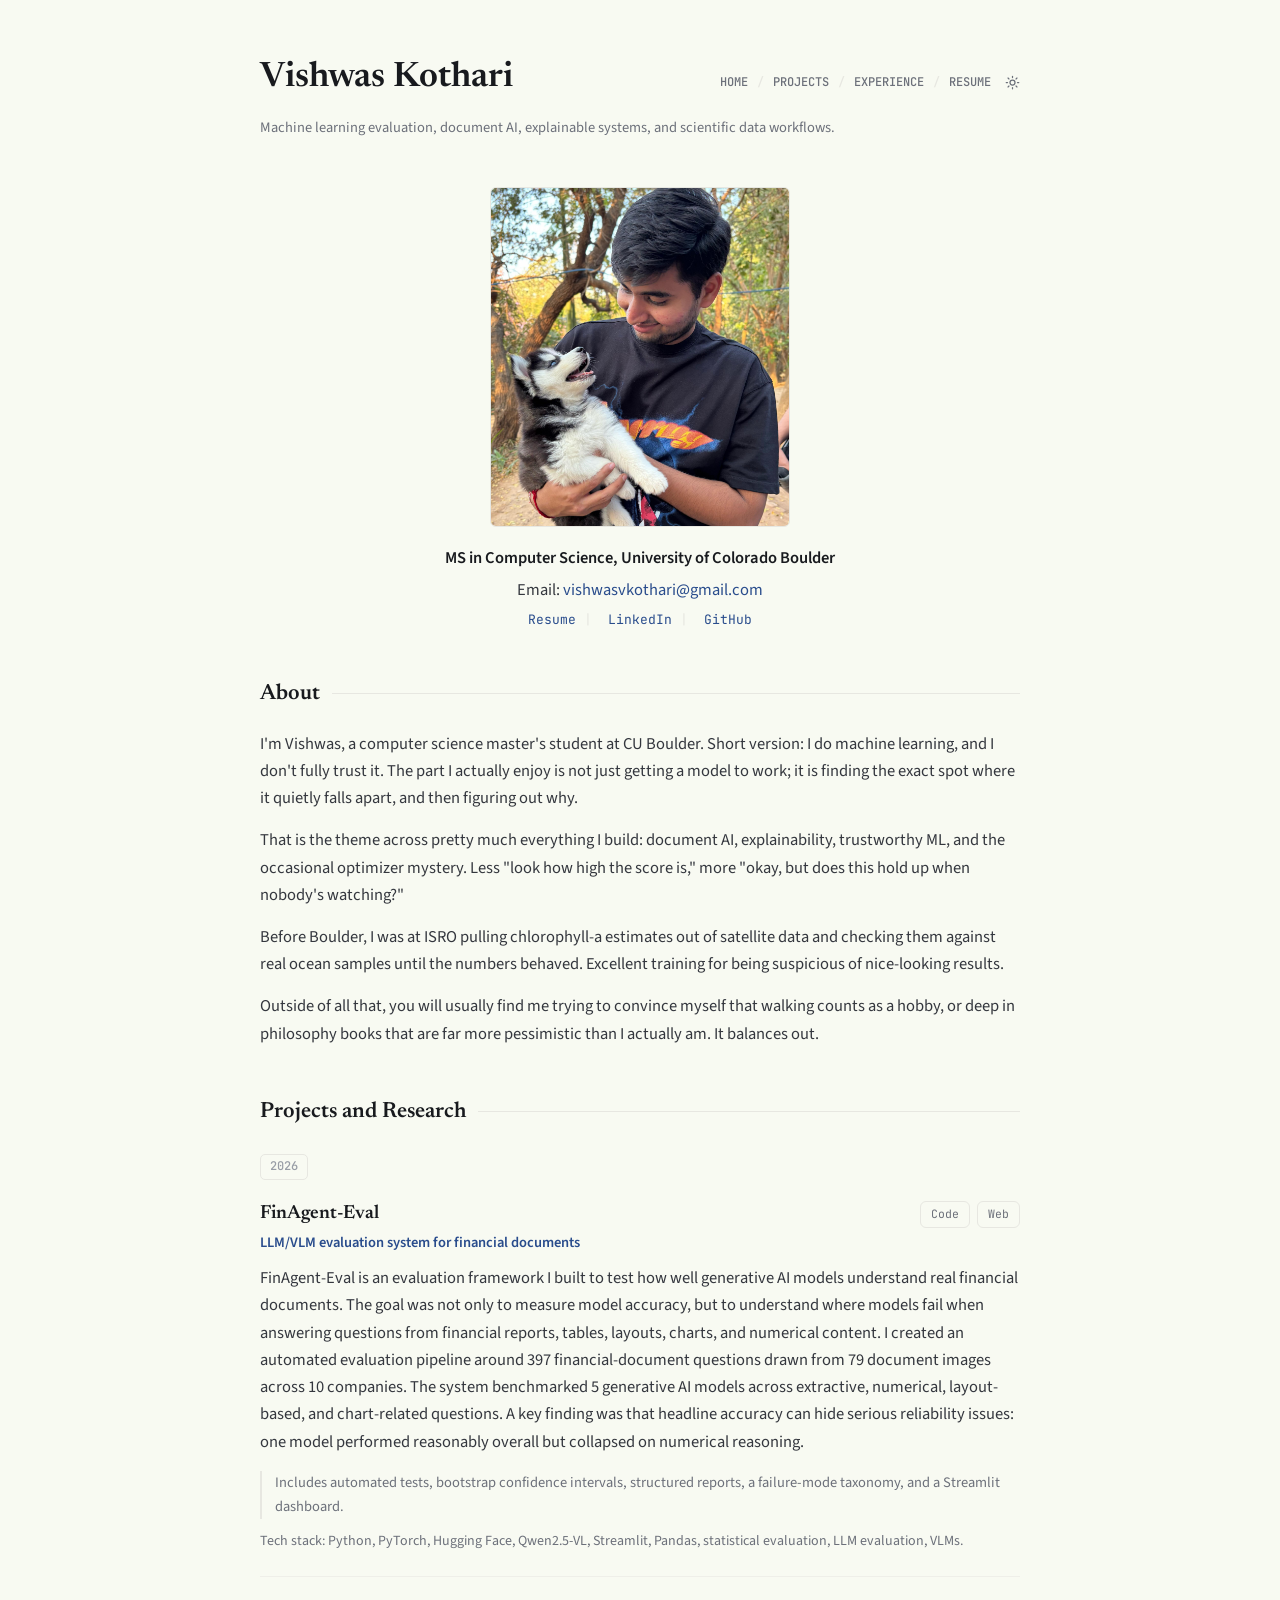
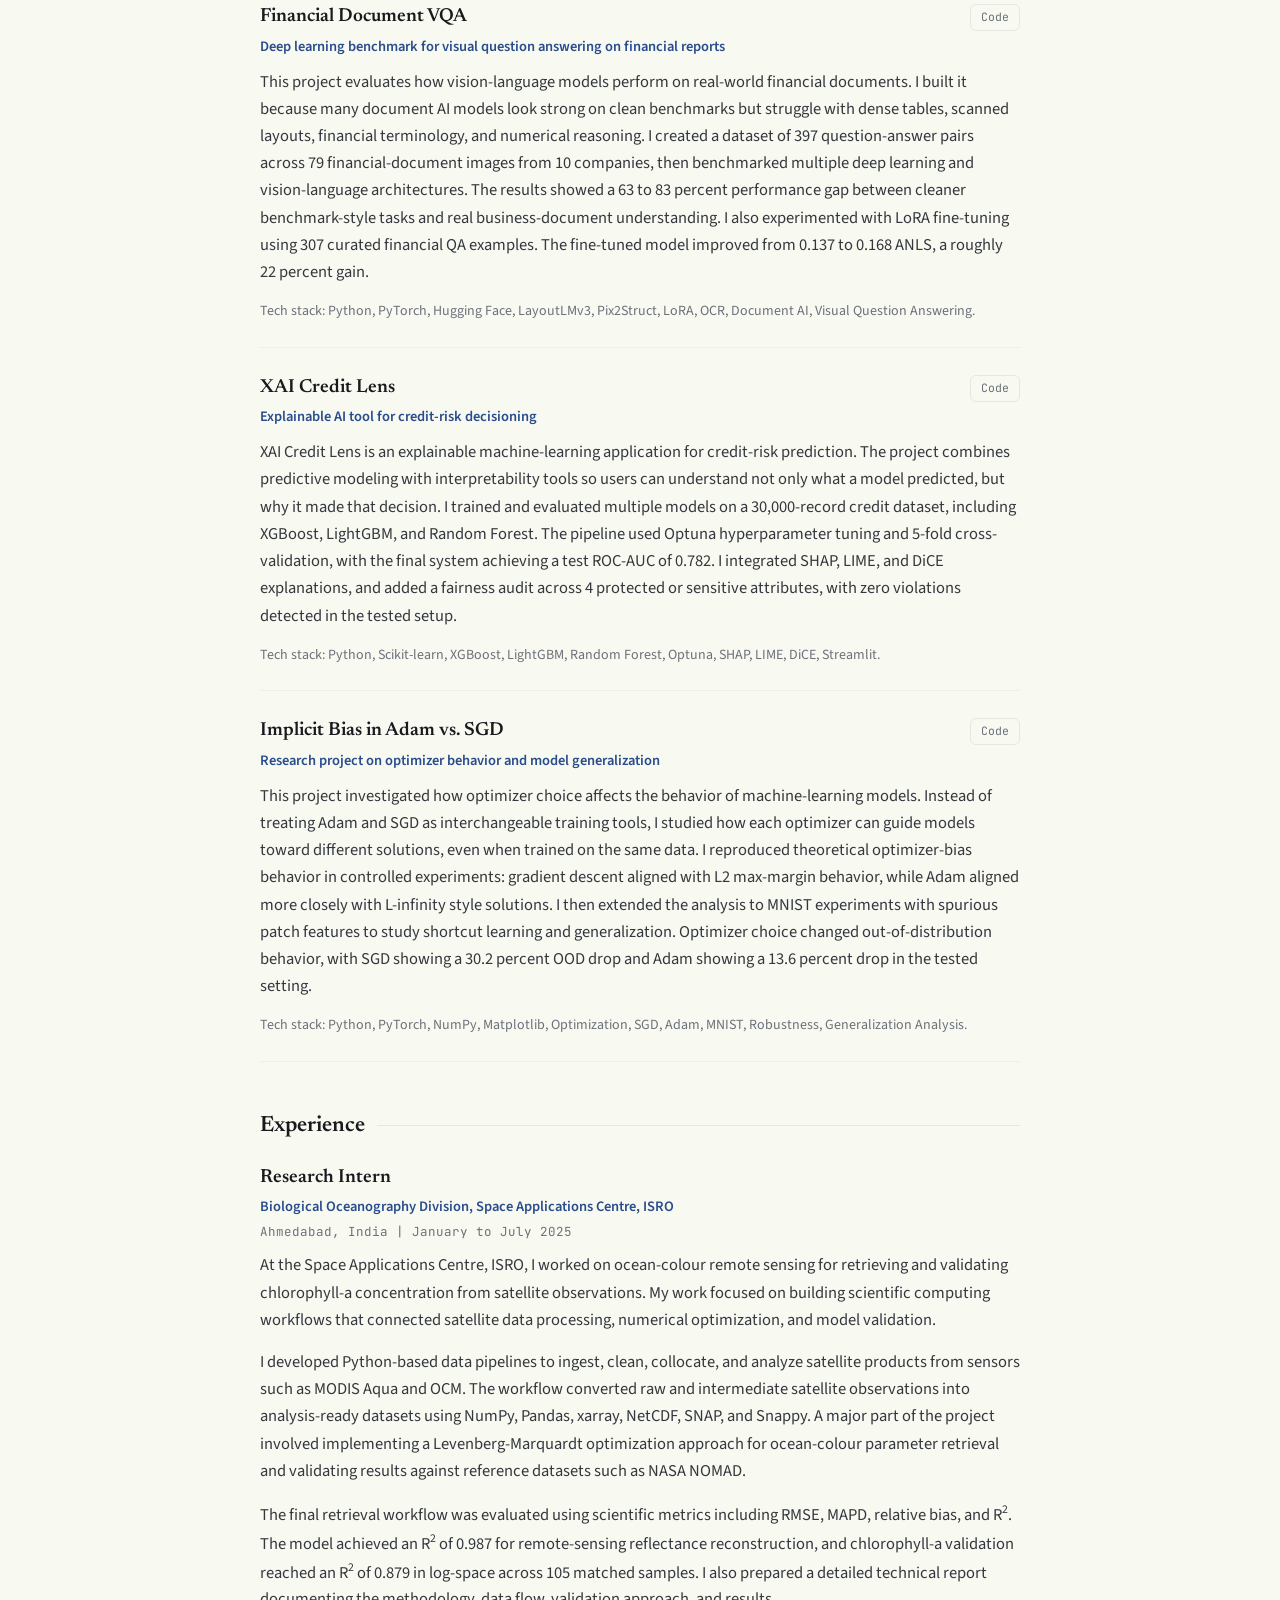
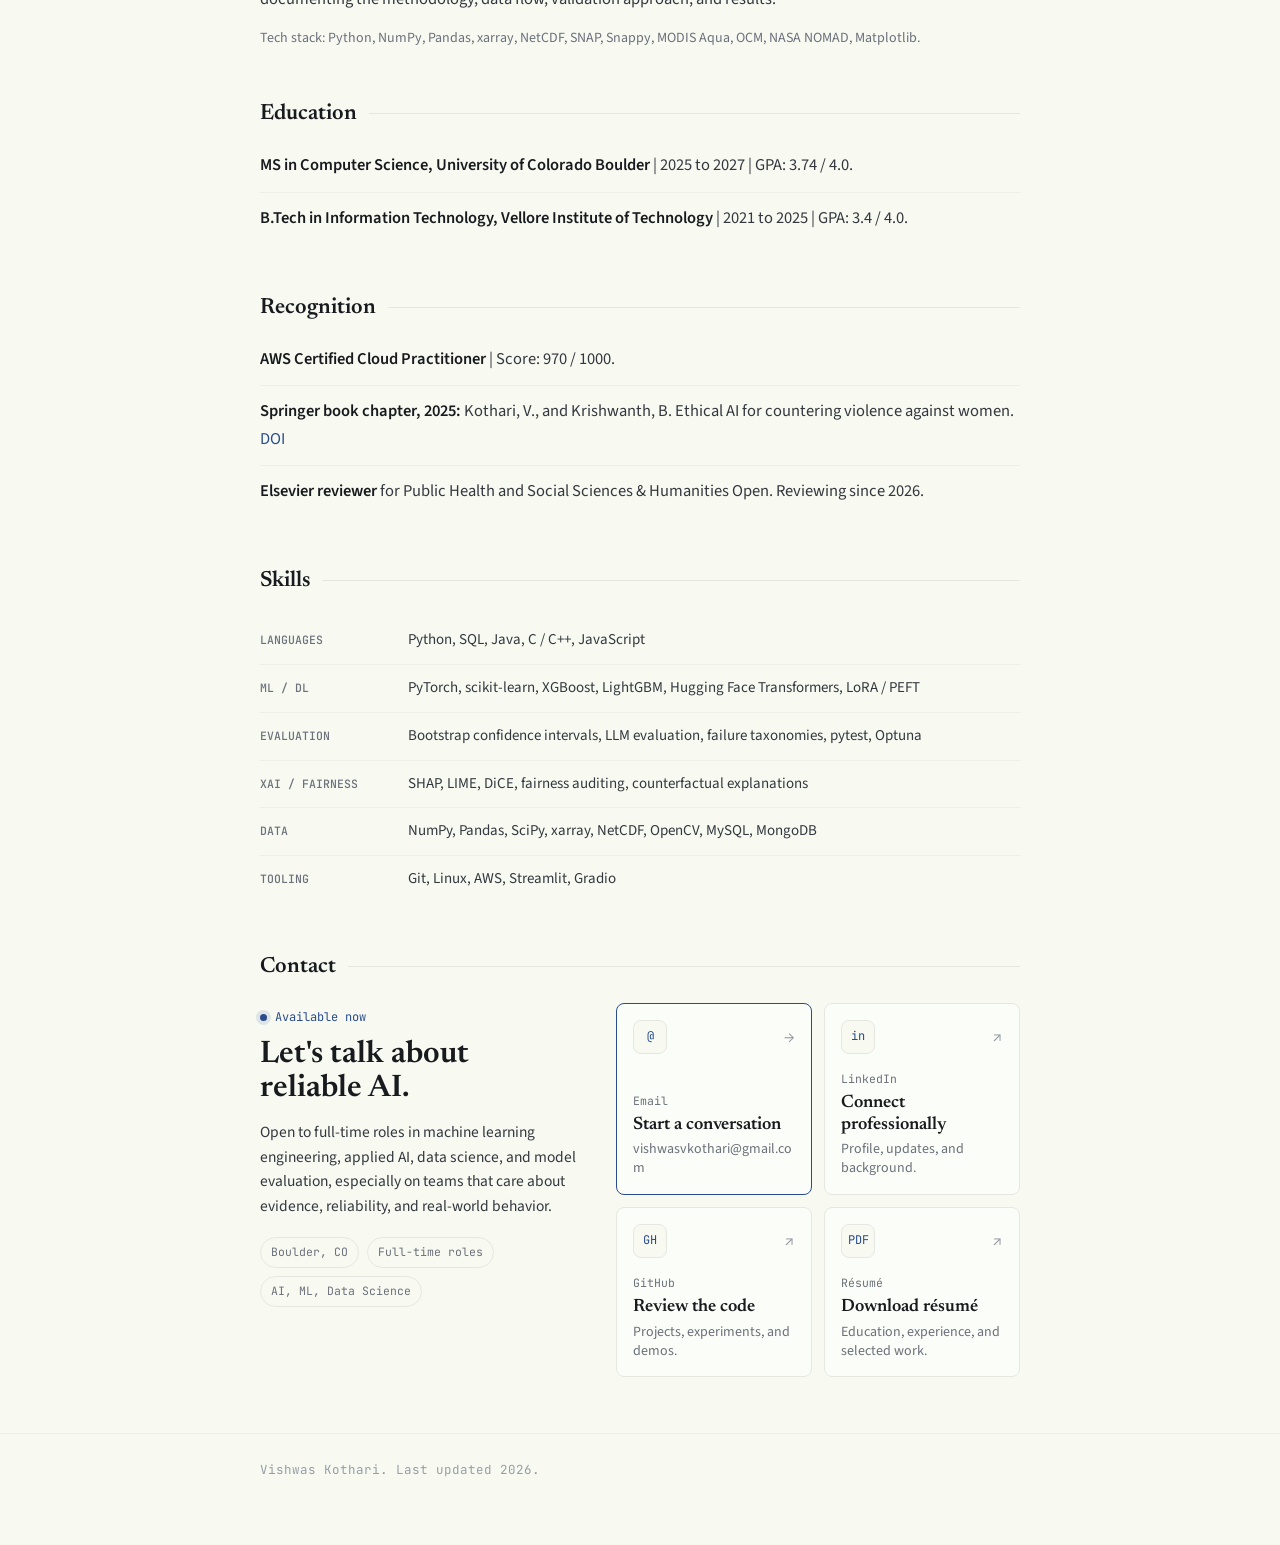
==== index.html @ 43fb2f76 "update Updated various text elements for clarity and consistency." ====
<!doctype html>
<html lang="en">
<head>
<meta charset="utf-8">
<meta name="viewport" content="width=device-width, initial-scale=1">
<title>Vishwas Kothari</title>
<meta name="description" content="Vishwas Kothari. MS Computer Science at CU Boulder. Machine learning, model evaluation, document intelligence, trustworthy AI, and scientific data systems.">
<meta property="og:title" content="Vishwas Kothari">
<meta property="og:description" content="Machine learning, model evaluation, document intelligence, trustworthy AI, and scientific data systems.">
<meta property="og:type" content="website">
<meta name="theme-color" content="#F8FAF2">
<link rel="preconnect" href="https://fonts.googleapis.com">
<link rel="preconnect" href="https://fonts.gstatic.com" crossorigin>
<link href="https://fonts.googleapis.com/css2?family=Newsreader:opsz,wght@6..72,400;6..72,500;6..72,600;6..72,700&family=Source+Sans+3:wght@400;500;600;700&family=JetBrains+Mono:wght@500&display=swap" rel="stylesheet">
<style>
  :root {
    --bg: #F8FAF2;
    --ink: #181a1e;
    --body: #34373e;
    --muted: #6c707a;
    --faint: #989da6;
    --line: #e7e7e1;
    --line-soft: #efefe9;
    --accent: #294c8c;
    --accent-hover: #1b3568;
    --card: rgba(255, 255, 255, 0.42);
    --card-hover: rgba(255, 255, 255, 0.72);

    --serif: "Newsreader", Georgia, "Times New Roman", serif;
    --sans: "Source Sans 3", -apple-system, BlinkMacSystemFont, "Segoe UI", Helvetica, Arial, sans-serif;
    --mono: "JetBrains Mono", ui-monospace, SFMono-Regular, Menlo, Consolas, monospace;
  }

  html[data-theme="dark"] {
    --bg: #111318;
    --ink: #ecedf0;
    --body: #bcc0c8;
    --muted: #8b909a;
    --faint: #6f747e;
    --line: #282c34;
    --line-soft: #20242b;
    --accent: #92aaff;
    --accent-hover: #b2c2ff;
    --card: rgba(255, 255, 255, 0.04);
    --card-hover: rgba(146, 170, 255, 0.08);
  }

  * { box-sizing: border-box; }

  html {
    scroll-behavior: smooth;
    -webkit-text-size-adjust: 100%;
    scroll-padding-top: 24px;
  }

  body {
    margin: 0;
    color: var(--body);
    background: var(--bg);
    font-family: var(--sans);
    font-size: 16.5px;
    line-height: 1.65;
    -webkit-font-smoothing: antialiased;
    text-rendering: optimizeLegibility;
    transition: background .25s ease, color .25s ease;
  }

  a { color: var(--accent); text-decoration: none; }
  a:hover { color: var(--accent-hover); text-decoration: underline; text-underline-offset: 2px; }

  p { margin: 0 0 15px; }
  sup { font-size: .72em; }

  :focus-visible { outline: 2px solid var(--accent); outline-offset: 3px; border-radius: 3px; }

  .wrapper { width: 760px; margin: 0 auto; }

  /* ---------- header ---------- */
  .site-header { padding-top: 60px; }
  .header-row {
    display: flex;
    align-items: baseline;
    justify-content: space-between;
    gap: 24px;
  }
  .site-title {
    color: var(--ink);
    font-family: var(--serif);
    font-size: 35px;
    font-weight: 600;
    line-height: 1.05;
    letter-spacing: 0;
  }
  .site-title:hover { color: var(--ink); text-decoration: none; }

  .site-nav {
    display: flex;
    align-items: center;
    gap: 0;
    font-family: var(--mono);
    font-size: 12px;
    font-weight: 500;
    letter-spacing: 0;
    text-transform: uppercase;
    white-space: nowrap;
    color: var(--faint);
  }
  .site-nav a { color: var(--muted); }
  .site-nav a:hover { color: var(--accent); text-decoration: none; }
  .site-nav .sep { margin: 0 9px; color: var(--line); }

  .theme-toggle {
    display: inline-flex;
    align-items: center;
    margin-left: 14px;
    padding: 0;
    color: var(--muted);
    background: none;
    border: 0;
    cursor: pointer;
    line-height: 0;
  }
  .theme-toggle:hover { color: var(--accent); }
  .theme-toggle svg { width: 15px; height: 15px; }

  .site-description {
    margin-top: 20px;
    color: var(--muted);
    font-size: 14.5px;
    line-height: 1.5;
  }

  /* ---------- intro ---------- */
  .intro { padding-top: 16px; padding-bottom: 56px; }

  .portrait {
    display: block;
    width: 300px;
    height: 340px;
    object-fit: cover;
    object-position: 50% 38%;
    margin: 32px auto 18px;
    border: 1px solid var(--line);
    border-radius: 6px;
    background: var(--line-soft);
  }
  .portrait-fallback {
    display: grid;
    place-items: center;
    width: 300px;
    height: 300px;
    color: var(--muted);
    font-family: var(--serif);
    font-size: 50px;
    font-weight: 600;
  }

  .profile-lines { text-align: center; margin-bottom: 6px; }
  .profile-lines p { margin-bottom: 5px; }
  .profile-lines .role { color: var(--ink); font-weight: 600; }
  .profile-links { color: var(--faint); font-family: var(--mono); font-size: 13px; }
  .profile-links span { margin: 0 8px; color: var(--line); }

  /* ---------- sections ---------- */
  .section-title {
    display: flex;
    align-items: baseline;
    gap: 12px;
    margin: 46px 0 18px;
    font-family: var(--serif);
    font-size: 22px;
    font-weight: 600;
    letter-spacing: 0;
    color: var(--ink);
  }
  .section-title::after {
    content: "";
    flex: 1;
    height: 1px;
    background: var(--line);
    transform: translateY(-5px);
  }

  .about-lead { color: var(--body); }

  .year {
    display: inline-block;
    margin: 6px 0 18px;
    font-family: var(--mono);
    font-size: 12px;
    font-weight: 500;
    letter-spacing: 0;
    color: var(--faint);
    padding: 2px 9px;
    border: 1px solid var(--line);
    border-radius: 5px;
  }

  /* project / work entries */
  .work-item { margin: 0 0 24px; padding-bottom: 24px; border-bottom: 1px solid var(--line-soft); }
  .work-item:last-of-type { border-bottom: 0; }

  .work-heading {
    display: flex;
    align-items: baseline;
    justify-content: space-between;
    gap: 16px;
    flex-wrap: wrap;
    margin-bottom: 2px;
  }
  .work-title { font-family: var(--serif); font-size: 19px; font-weight: 600; color: var(--ink); letter-spacing: 0; }

  .work-links { display: inline-flex; gap: 7px; flex: none; }
  .work-links a {
    font-family: var(--mono);
    font-size: 11.5px;
    color: var(--muted);
    border: 1px solid var(--line);
    border-radius: 6px;
    padding: 3px 10px;
    transition: color .15s ease, border-color .15s ease;
  }
  .work-links a:hover { color: var(--accent); border-color: var(--accent); text-decoration: none; }

  .project-subtitle { display: block; margin: 0 0 10px; color: var(--accent); font-weight: 600; font-size: 14.5px; }

  .work-body { color: var(--body); }

  .work-venue {
    display: block;
    margin: 10px 0 0;
    padding-left: 13px;
    border-left: 2px solid var(--line);
    color: var(--muted);
    font-size: 14.5px;
  }

  .tech-stack {
    display: block;
    margin-top: 12px;
    color: var(--muted);
    font-size: 14px;
    line-height: 1.55;
  }

  /* experience block */
  .xp-head { margin-bottom: 10px; }
  .xp-title { display: block; color: var(--ink); font-family: var(--serif); font-size: 19px; font-weight: 600; }
  .xp-org { display: block; margin-top: 1px; color: var(--accent); font-weight: 600; font-size: 14.5px; }
  .xp-meta { display: block; margin-top: 3px; color: var(--muted); font-family: var(--mono); font-size: 12.5px; }

  /* simple lists */
  .plain-list { margin: 0; padding: 0; list-style: none; }
  .plain-list li {
    padding: 12px 0;
    border-bottom: 1px solid var(--line-soft);
    color: var(--body);
  }
  .plain-list li:first-child { padding-top: 2px; }
  .plain-list li:last-child { border-bottom: 0; }
  .plain-list .li-strong { color: var(--ink); font-weight: 600; }

  /* skills */
  .skills { margin: 0; padding: 0; list-style: none; }
  .skills li {
    display: grid;
    grid-template-columns: 132px 1fr;
    gap: 16px;
    padding: 11px 0;
    border-bottom: 1px solid var(--line-soft);
    align-items: baseline;
  }
  .skills li:last-child { border-bottom: 0; }
  .skills strong {
    font-family: var(--mono);
    font-size: 11.5px;
    font-weight: 500;
    letter-spacing: 0;
    text-transform: uppercase;
    color: var(--muted);
  }
  .skills .skill-val { color: var(--body); font-size: 15px; }

  /* contact */
  .contact-layout {
    display: grid;
    grid-template-columns: minmax(0, 0.9fr) minmax(320px, 1.1fr);
    gap: 26px;
    align-items: start;
  }
  .contact-kicker {
    display: inline-flex;
    align-items: center;
    gap: 8px;
    margin-bottom: 10px;
    color: var(--accent);
    font-family: var(--mono);
    font-size: 12px;
  }
  .live-dot {
    width: 7px;
    height: 7px;
    border-radius: 50%;
    background: var(--accent);
    box-shadow: 0 0 0 4px rgba(41, 76, 140, 0.12);
  }
  .contact-copy h3 {
    margin: 0;
    color: var(--ink);
    font-family: var(--serif);
    font-size: 31px;
    font-weight: 600;
    line-height: 1.1;
    letter-spacing: 0;
    max-width: 13ch;
  }
  .contact-intro {
    margin-top: 14px;
    color: var(--body);
    font-size: 15.5px;
    line-height: 1.6;
    max-width: 40ch;
  }
  .contact-availability {
    display: flex;
    flex-wrap: wrap;
    gap: 8px;
    margin-top: 18px;
  }
  .contact-availability span {
    display: inline-flex;
    align-items: center;
    border: 1px solid var(--line);
    border-radius: 999px;
    padding: 5px 10px;
    color: var(--muted);
    font-family: var(--mono);
    font-size: 11.5px;
  }
  .contact-actions {
    display: grid;
    grid-template-columns: repeat(2, minmax(0, 1fr));
    gap: 12px;
  }
  .contact-card {
    min-height: 142px;
    display: flex;
    flex-direction: column;
    justify-content: space-between;
    gap: 16px;
    padding: 16px;
    border: 1px solid var(--line);
    border-radius: 8px;
    color: var(--ink);
    background: var(--card);
    text-decoration: none;
    transition: transform .18s ease, border-color .18s ease, background .18s ease;
  }
  .contact-card.primary {
    border-color: var(--accent);
  }
  .contact-card:hover {
    transform: translateY(-2px);
    border-color: var(--accent);
    background: var(--card-hover);
    text-decoration: none;
  }
  .contact-card-top {
    display: flex;
    align-items: center;
    justify-content: space-between;
    gap: 12px;
  }
  .contact-icon {
    width: 34px;
    height: 34px;
    display: inline-grid;
    place-items: center;
    flex: none;
    border: 1px solid var(--line);
    border-radius: 8px;
    color: var(--accent);
    background: var(--bg);
    font-family: var(--mono);
    font-size: 12px;
  }
  .contact-arrow {
    color: var(--faint);
    font-size: 17px;
    transition: transform .18s ease, color .18s ease;
  }
  .contact-card:hover .contact-arrow {
    color: var(--accent);
    transform: translateX(3px);
  }
  .contact-label {
    display: block;
    margin-bottom: 4px;
    color: var(--muted);
    font-family: var(--mono);
    font-size: 11.5px;
  }
  .contact-title {
    display: block;
    color: var(--ink);
    font-family: var(--serif);
    font-size: 18px;
    font-weight: 600;
    line-height: 1.2;
  }
  .contact-note {
    display: block;
    margin-top: 4px;
    color: var(--muted);
    font-size: 14px;
    line-height: 1.35;
    overflow-wrap: anywhere;
  }

  /* footer */
  .site-footer {
    border-top: 1px solid var(--line-soft);
    padding: 26px 0 64px;
    color: var(--faint);
    font-family: var(--mono);
    font-size: 12.5px;
  }

  /* reveal */
  .reveal { opacity: 0; transform: translateY(12px); transition: opacity .55s ease, transform .55s ease; }
  .reveal.in { opacity: 1; transform: none; }
  @media (prefers-reduced-motion: reduce) {
    html { scroll-behavior: auto; }
    .reveal { opacity: 1; transform: none; transition: none; }
  }

  /* responsive */
  @media (max-width: 820px) {
    .wrapper { width: auto; margin: 0 26px; }
    .site-header { padding-top: 38px; }
    .header-row { display: block; }
    .site-nav { margin-top: 14px; flex-wrap: wrap; white-space: normal; }
    .portrait { width: 240px; height: 274px; }
    .portrait-fallback { width: 240px; height: 240px; }
    .contact-layout { grid-template-columns: 1fr; gap: 20px; }
  }

  @media (max-width: 460px) {
    .wrapper { margin: 0 18px; }
    .site-title { font-size: 29px; }
    .portrait { width: 190px; height: 220px; }
    .portrait-fallback { width: 190px; height: 190px; }
    .skills li { grid-template-columns: 1fr; gap: 5px; }
    .work-heading { gap: 8px; }
    .contact-actions { grid-template-columns: 1fr; }
    .contact-copy h3 { font-size: 28px; max-width: none; }
  }
</style>
</head>
<body>
  <header class="site-header">
    <div class="wrapper header-row">
      <a class="site-title" href="#top">Vishwas Kothari</a>
      <nav class="site-nav" aria-label="Primary navigation">
        <a href="#top">Home</a><span class="sep">/</span>
        <a href="#research">Projects</a><span class="sep">/</span>
        <a href="#experience">Experience</a><span class="sep">/</span>
        <a href="resume_vk.pdf" target="_blank" rel="noopener">Resume</a>
        <button class="theme-toggle" id="themeToggle" type="button" aria-label="Toggle dark mode">
          <svg id="themeIcon" viewBox="0 0 24 24" fill="none" stroke="currentColor" stroke-width="2" stroke-linecap="round" stroke-linejoin="round" aria-hidden="true"><circle cx="12" cy="12" r="4"></circle><path d="M12 2v2M12 20v2M4.9 4.9l1.4 1.4M17.7 17.7l1.4 1.4M2 12h2M20 12h2M4.9 19.1l1.4-1.4M17.7 6.3l1.4-1.4"></path></svg>
        </button>
      </nav>
    </div>
  </header>

  <div class="wrapper site-description">
    Machine learning evaluation, document AI, explainable systems, and scientific data workflows.
  </div>

  <main id="top" class="wrapper">
    <article class="intro">
      <img class="portrait" src="profile_pic.jpeg" alt="Vishwas Kothari"
           onerror="this.outerHTML='&lt;div class=&quot;portrait portrait-fallback&quot; aria-label=&quot;Vishwas Kothari&quot;&gt;VK&lt;/div&gt;'">

      <div class="profile-lines">
        <p class="role">MS in Computer Science, University of Colorado Boulder</p>
        <p>Email: <a href="mailto:vishwasvkothari@gmail.com">vishwasvkothari@gmail.com</a></p>
        <p class="profile-links">
          <a href="resume_vk.pdf" target="_blank" rel="noopener">Resume</a><span>|</span>
          <a href="https://linkedin.com/in/vishwas-kothari" target="_blank" rel="noopener">LinkedIn</a><span>|</span>
          <a href="https://github.com/vishwas182002" target="_blank" rel="noopener">GitHub</a>
        </p>
      </div>

      <h2 class="section-title" id="about">About</h2>
      <p class="about-lead">I'm Vishwas, a computer science master's student at CU Boulder. Short version: I do machine learning, and I don't fully trust it. The part I actually enjoy is not just getting a model to work; it is finding the exact spot where it quietly falls apart, and then figuring out why.</p>
      <p class="about-lead">That is the theme across pretty much everything I build: document AI, explainability, trustworthy ML, and the occasional optimizer mystery. Less "look how high the score is," more "okay, but does this hold up when nobody's watching?"</p>
      <p class="about-lead">Before Boulder, I was at ISRO pulling chlorophyll-a estimates out of satellite data and checking them against real ocean samples until the numbers behaved. Excellent training for being suspicious of nice-looking results.</p>
      <p class="about-lead">Outside of all that, you will usually find me trying to convince myself that walking counts as a hobby, or deep in philosophy books that are far more pessimistic than I actually am. It balances out.</p>

      <h2 class="section-title" id="research">Projects and Research</h2>
      <span class="year">2026</span>

      <div class="work-item reveal">
        <div class="work-heading">
          <span class="work-title">FinAgent-Eval</span>
          <span class="work-links">
            <a href="https://github.com/vishwas182002/FinAgent-Eval" target="_blank" rel="noopener">Code</a>
            <a href="https://finagent-eval.streamlit.app" target="_blank" rel="noopener">Web</a>
          </span>
        </div>
        <span class="project-subtitle">LLM/VLM evaluation system for financial documents</span>
        <p class="work-body">FinAgent-Eval is an evaluation framework I built to test how well generative AI models understand real financial documents. The goal was not only to measure model accuracy, but to understand where models fail when answering questions from financial reports, tables, layouts, charts, and numerical content.
        I created an automated evaluation pipeline around 397 financial-document questions drawn from 79 document images across 10 companies. The system benchmarked 5 generative AI models across extractive, numerical, layout-based, and chart-related questions. A key finding was that headline accuracy can hide serious reliability issues: one model performed reasonably overall but collapsed on numerical reasoning.</p>
        <span class="work-venue">Includes automated tests, bootstrap confidence intervals, structured reports, a failure-mode taxonomy, and a Streamlit dashboard.</span>
        <span class="tech-stack">Tech stack: Python, PyTorch, Hugging Face, Qwen2.5-VL, Streamlit, Pandas, statistical evaluation, LLM evaluation, VLMs.</span>
      </div>

      <div class="work-item reveal">
        <div class="work-heading">
          <span class="work-title">Financial Document VQA</span>
          <span class="work-links">
            <a href="https://github.com/vishwas182002/financial-document-vqa" target="_blank" rel="noopener">Code</a>
          </span>
        </div>
        <span class="project-subtitle">Deep learning benchmark for visual question answering on financial reports</span>
        <p class="work-body">This project evaluates how vision-language models perform on real-world financial documents. I built it because many document AI models look strong on clean benchmarks but struggle with dense tables, scanned layouts, financial terminology, and numerical reasoning.
        I created a dataset of 397 question-answer pairs across 79 financial-document images from 10 companies, then benchmarked multiple deep learning and vision-language architectures. The results showed a 63 to 83 percent performance gap between cleaner benchmark-style tasks and real business-document understanding.
        I also experimented with LoRA fine-tuning using 307 curated financial QA examples. The fine-tuned model improved from 0.137 to 0.168 ANLS, a roughly 22 percent gain.</p>
        <span class="tech-stack">Tech stack: Python, PyTorch, Hugging Face, LayoutLMv3, Pix2Struct, LoRA, OCR, Document AI, Visual Question Answering.</span>
      </div>

      <div class="work-item reveal">
        <div class="work-heading">
          <span class="work-title">XAI Credit Lens</span>
          <span class="work-links">
            <a href="https://github.com/vishwas182002/xai-credit-lens" target="_blank" rel="noopener">Code</a>
          </span>
        </div>
        <span class="project-subtitle">Explainable AI tool for credit-risk decisioning</span>
        <p class="work-body">XAI Credit Lens is an explainable machine-learning application for credit-risk prediction. The project combines predictive modeling with interpretability tools so users can understand not only what a model predicted, but why it made that decision.
        I trained and evaluated multiple models on a 30,000-record credit dataset, including XGBoost, LightGBM, and Random Forest. The pipeline used Optuna hyperparameter tuning and 5-fold cross-validation, with the final system achieving a test ROC-AUC of 0.782. I integrated SHAP, LIME, and DiCE explanations, and added a fairness audit across 4 protected or sensitive attributes, with zero violations detected in the tested setup.</p>
        <span class="tech-stack">Tech stack: Python, Scikit-learn, XGBoost, LightGBM, Random Forest, Optuna, SHAP, LIME, DiCE, Streamlit.</span>
      </div>

      <div class="work-item reveal">
        <div class="work-heading">
          <span class="work-title">Implicit Bias in Adam vs. SGD</span>
          <span class="work-links">
            <a href="https://github.com/vishwas182002/implicit-bias-adam-sgd" target="_blank" rel="noopener">Code</a>
          </span>
        </div>
        <span class="project-subtitle">Research project on optimizer behavior and model generalization</span>
        <p class="work-body">This project investigated how optimizer choice affects the behavior of machine-learning models. Instead of treating Adam and SGD as interchangeable training tools, I studied how each optimizer can guide models toward different solutions, even when trained on the same data.
        I reproduced theoretical optimizer-bias behavior in controlled experiments: gradient descent aligned with L2 max-margin behavior, while Adam aligned more closely with L-infinity style solutions. I then extended the analysis to MNIST experiments with spurious patch features to study shortcut learning and generalization. Optimizer choice changed out-of-distribution behavior, with SGD showing a 30.2 percent OOD drop and Adam showing a 13.6 percent drop in the tested setting.</p>
        <span class="tech-stack">Tech stack: Python, PyTorch, NumPy, Matplotlib, Optimization, SGD, Adam, MNIST, Robustness, Generalization Analysis.</span>
      </div>

      <h2 class="section-title" id="experience">Experience</h2>
      <div class="work-item reveal" style="border-bottom:0; padding-bottom:0;">
        <div class="xp-head">
          <span class="xp-title">Research Intern</span>
          <span class="xp-org">Biological Oceanography Division, Space Applications Centre, ISRO</span>
          <span class="xp-meta">Ahmedabad, India | January to July 2025</span>
        </div>
        <p>At the Space Applications Centre, ISRO, I worked on ocean-colour remote sensing for retrieving and validating chlorophyll-a concentration from satellite observations. My work focused on building scientific computing workflows that connected satellite data processing, numerical optimization, and model validation.</p>
        <p>I developed Python-based data pipelines to ingest, clean, collocate, and analyze satellite products from sensors such as MODIS Aqua and OCM. The workflow converted raw and intermediate satellite observations into analysis-ready datasets using NumPy, Pandas, xarray, NetCDF, SNAP, and Snappy. A major part of the project involved implementing a Levenberg-Marquardt optimization approach for ocean-colour parameter retrieval and validating results against reference datasets such as NASA NOMAD.</p>
        <p>The final retrieval workflow was evaluated using scientific metrics including RMSE, MAPD, relative bias, and R<sup>2</sup>. The model achieved an R<sup>2</sup> of 0.987 for remote-sensing reflectance reconstruction, and chlorophyll-a validation reached an R<sup>2</sup> of 0.879 in log-space across 105 matched samples. I also prepared a detailed technical report documenting the methodology, data flow, validation approach, and results.</p>
        <span class="tech-stack">Tech stack: Python, NumPy, Pandas, xarray, NetCDF, SNAP, Snappy, MODIS Aqua, OCM, NASA NOMAD, Matplotlib.</span>
      </div>

      <h2 class="section-title" id="education">Education</h2>
      <ul class="plain-list reveal">
        <li><span class="li-strong">MS in Computer Science, University of Colorado Boulder</span> | 2025 to 2027 | GPA: 3.74 / 4.0.</li>
        <li><span class="li-strong">B.Tech in Information Technology, Vellore Institute of Technology</span> | 2021 to 2025 | GPA: 3.4 / 4.0.</li>
      </ul>

      <h2 class="section-title" id="recognition">Recognition</h2>
      <ul class="plain-list reveal">
        <li><span class="li-strong">AWS Certified Cloud Practitioner</span> | Score: 970 / 1000.</li>
        <li><span class="li-strong">Springer book chapter, 2025:</span> Kothari, V., and Krishwanth, B. Ethical AI for countering violence against women. <a href="https://doi.org/10.1007/978-981-96-6046-9_26" target="_blank" rel="noopener">DOI</a></li>
        <li><span class="li-strong">Elsevier reviewer</span> for Public Health and Social Sciences &amp; Humanities Open. Reviewing since 2026.</li>
      </ul>

      <h2 class="section-title" id="skills">Skills</h2>
      <ul class="skills reveal">
        <li><strong>Languages</strong><span class="skill-val">Python, SQL, Java, C / C++, JavaScript</span></li>
        <li><strong>ML / DL</strong><span class="skill-val">PyTorch, scikit-learn, XGBoost, LightGBM, Hugging Face Transformers, LoRA / PEFT</span></li>
        <li><strong>Evaluation</strong><span class="skill-val">Bootstrap confidence intervals, LLM evaluation, failure taxonomies, pytest, Optuna</span></li>
        <li><strong>XAI / Fairness</strong><span class="skill-val">SHAP, LIME, DiCE, fairness auditing, counterfactual explanations</span></li>
        <li><strong>Data</strong><span class="skill-val">NumPy, Pandas, SciPy, xarray, NetCDF, OpenCV, MySQL, MongoDB</span></li>
        <li><strong>Tooling</strong><span class="skill-val">Git, Linux, AWS, Streamlit, Gradio</span></li>
      </ul>

      <h2 class="section-title" id="contact">Contact</h2>
      <div class="contact-layout reveal">
        <div class="contact-copy">
          <span class="contact-kicker"><span class="live-dot" aria-hidden="true"></span>Available now</span>
          <h3>Let's talk about reliable AI.</h3>
          <p class="contact-intro">Open to full-time roles in machine learning engineering, applied AI, data science, and model evaluation, especially on teams that care about evidence, reliability, and real-world behavior.</p>
          <div class="contact-availability" aria-label="Availability">
            <span>Boulder, CO</span>
            <span>Full-time roles</span>
            <span>AI, ML, Data Science</span>
          </div>
        </div>

        <div class="contact-actions" aria-label="Contact links">
          <a class="contact-card primary" href="mailto:vishwasvkothari@gmail.com">
            <span class="contact-card-top"><span class="contact-icon" aria-hidden="true">@</span><span class="contact-arrow" aria-hidden="true">→</span></span>
            <span><span class="contact-label">Email</span><span class="contact-title">Start a conversation</span><span class="contact-note">vishwasvkothari@gmail.com</span></span>
          </a>

          <a class="contact-card" href="https://linkedin.com/in/vishwas-kothari" target="_blank" rel="noopener">
            <span class="contact-card-top"><span class="contact-icon" aria-hidden="true">in</span><span class="contact-arrow" aria-hidden="true">↗</span></span>
            <span><span class="contact-label">LinkedIn</span><span class="contact-title">Connect professionally</span><span class="contact-note">Profile, updates, and background.</span></span>
          </a>

          <a class="contact-card" href="https://github.com/vishwas182002" target="_blank" rel="noopener">
            <span class="contact-card-top"><span class="contact-icon" aria-hidden="true">GH</span><span class="contact-arrow" aria-hidden="true">↗</span></span>
            <span><span class="contact-label">GitHub</span><span class="contact-title">Review the code</span><span class="contact-note">Projects, experiments, and demos.</span></span>
          </a>

          <a class="contact-card" href="resume_vk.pdf" target="_blank" rel="noopener">
            <span class="contact-card-top"><span class="contact-icon" aria-hidden="true">PDF</span><span class="contact-arrow" aria-hidden="true">↗</span></span>
            <span><span class="contact-label">Résumé</span><span class="contact-title">Download résumé</span><span class="contact-note">Education, experience, and selected work.</span></span>
          </a>
        </div>
      </div>
    </article>
  </main>

  <footer class="site-footer">
    <div class="wrapper">
      Vishwas Kothari. Last updated 2026.
    </div>
  </footer>

  <script>
    (function () {
      var root = document.documentElement;
      var stored = null;
      try { stored = localStorage.getItem("theme"); } catch (e) {}
      apply(stored || "light");
      document.getElementById("themeToggle").addEventListener("click", function () {
        var t = (root.getAttribute("data-theme") === "dark") ? "light" : "dark";
        apply(t);
        try { localStorage.setItem("theme", t); } catch (e) {}
      });
      function apply(t) {
        root.setAttribute("data-theme", t);
        var icon = document.getElementById("themeIcon");
        if (t === "dark") {
          icon.innerHTML = '<path d="M21 12.8A9 9 0 1 1 11.2 3a7 7 0 0 0 9.8 9.8z"></path>';
        } else {
          icon.innerHTML = '<circle cx="12" cy="12" r="4"></circle><path d="M12 2v2M12 20v2M4.9 4.9l1.4 1.4M17.7 17.7l1.4 1.4M2 12h2M20 12h2M4.9 19.1l1.4-1.4M17.7 6.3l1.4-1.4"></path>';
        }
        var meta = document.querySelector('meta[name="theme-color"]');
        if (meta) meta.setAttribute("content", t === "dark" ? "#111318" : "#F8FAF2");
      }
    })();

    (function () {
      var els = document.querySelectorAll(".reveal");
      if (!("IntersectionObserver" in window)) { els.forEach(function (el){ el.classList.add("in"); }); return; }
      var io = new IntersectionObserver(function (entries) {
        entries.forEach(function (e) { if (e.isIntersecting) { e.target.classList.add("in"); io.unobserve(e.target); } });
      }, { rootMargin: "0px 0px -8% 0px", threshold: 0.06 });
      els.forEach(function (el) { io.observe(el); });
    })();
  </script>
</body>
</html>
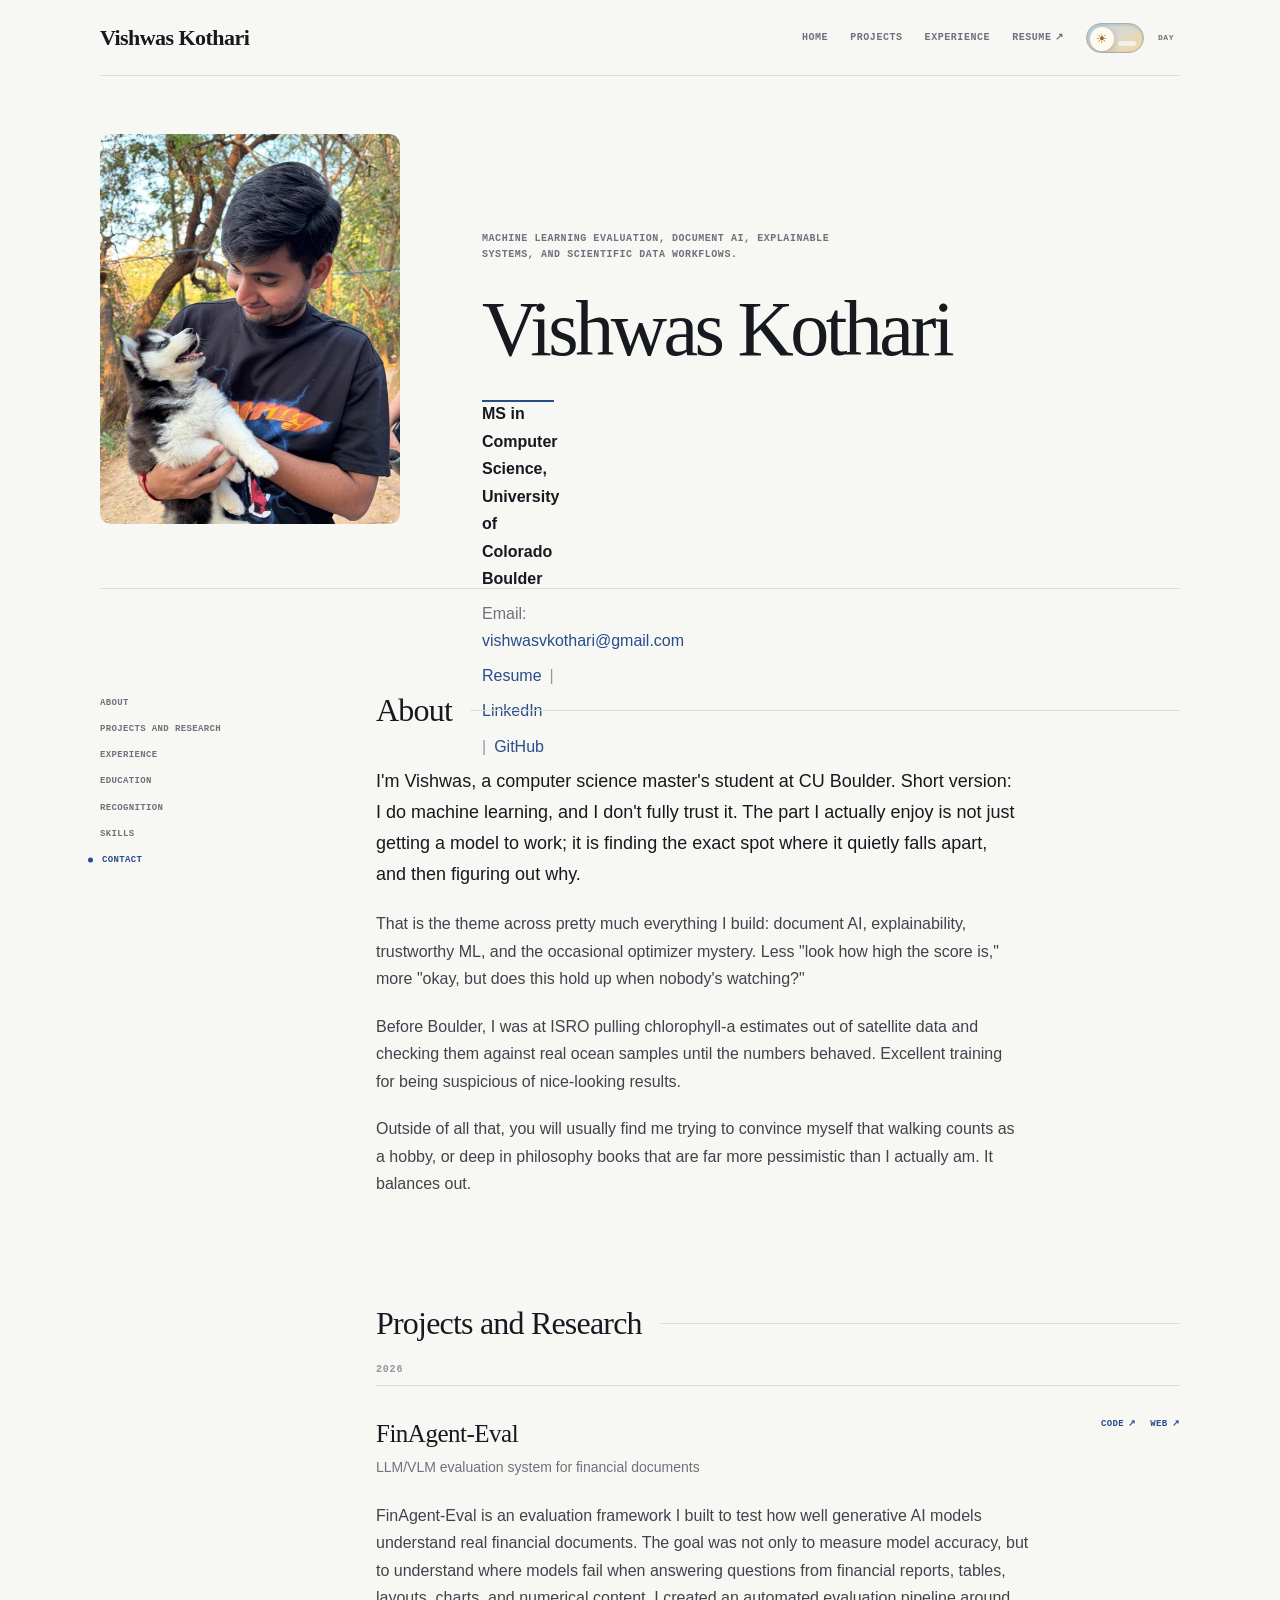
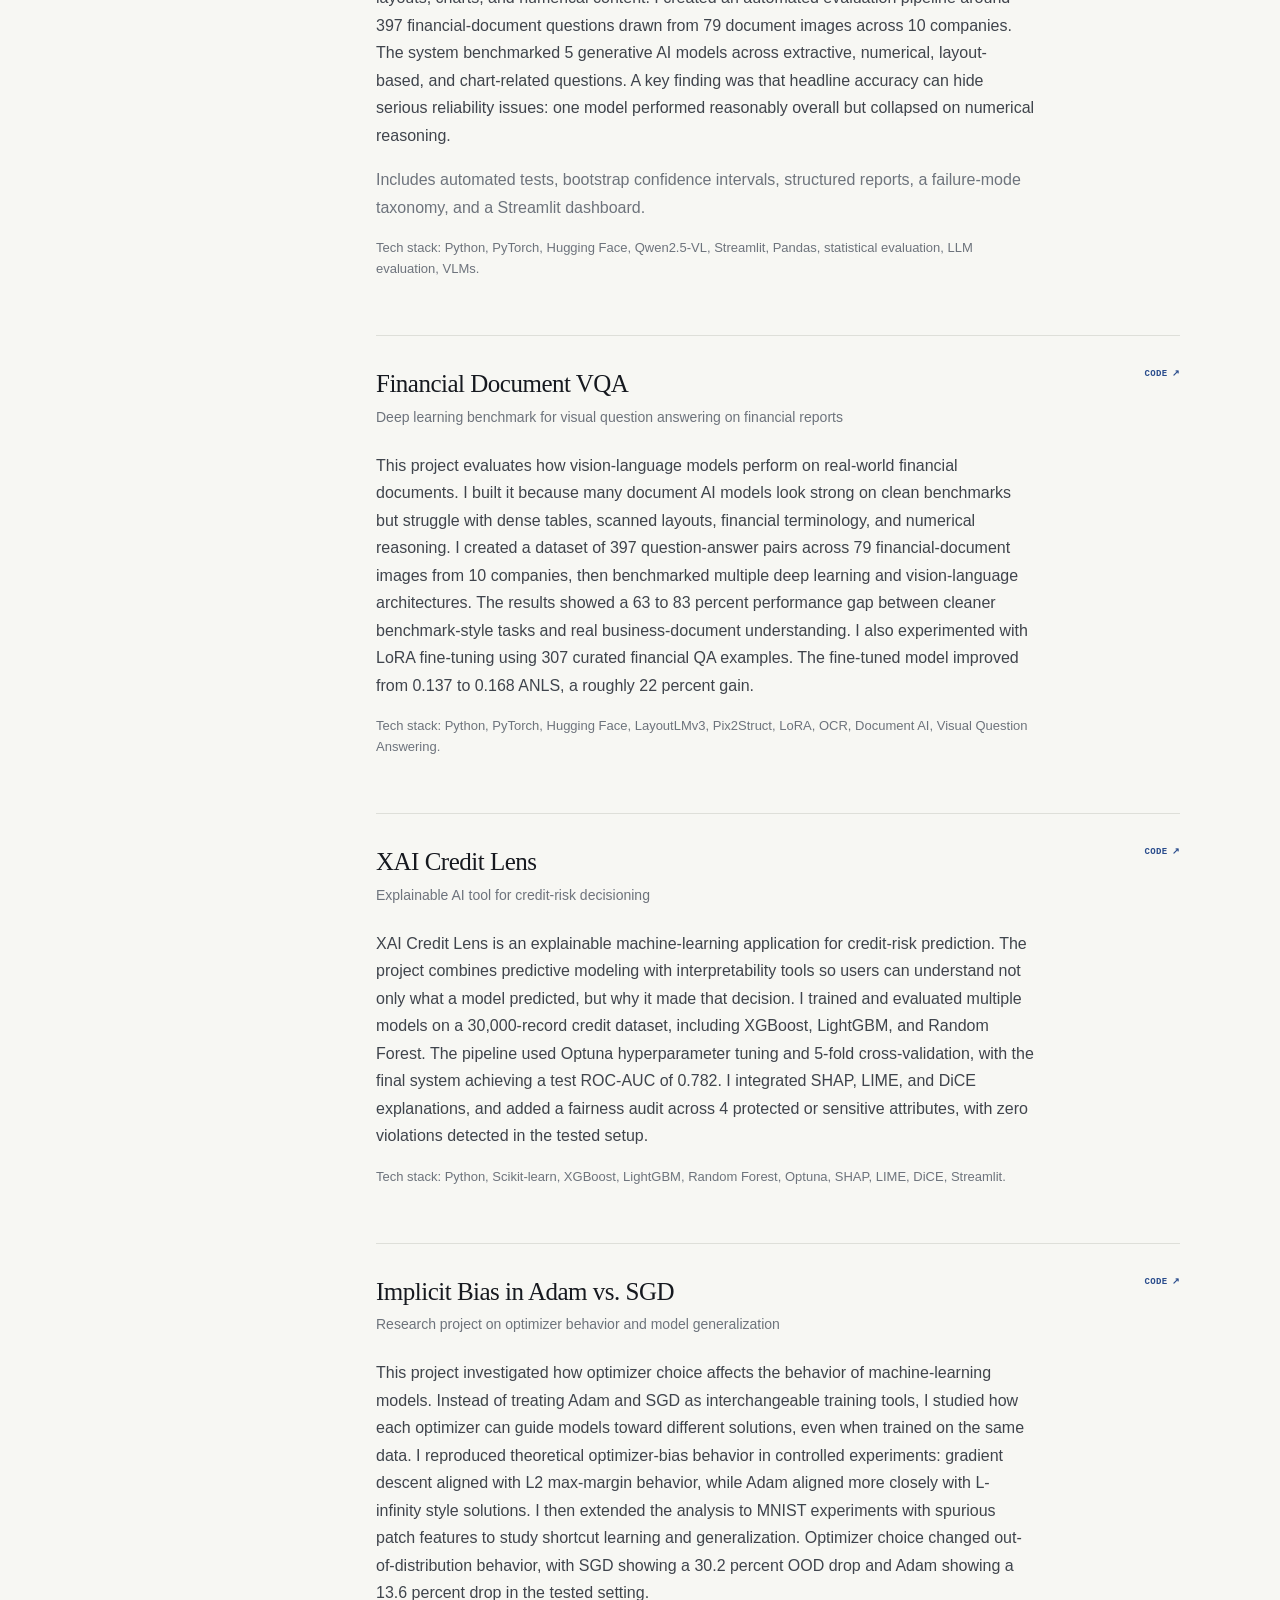
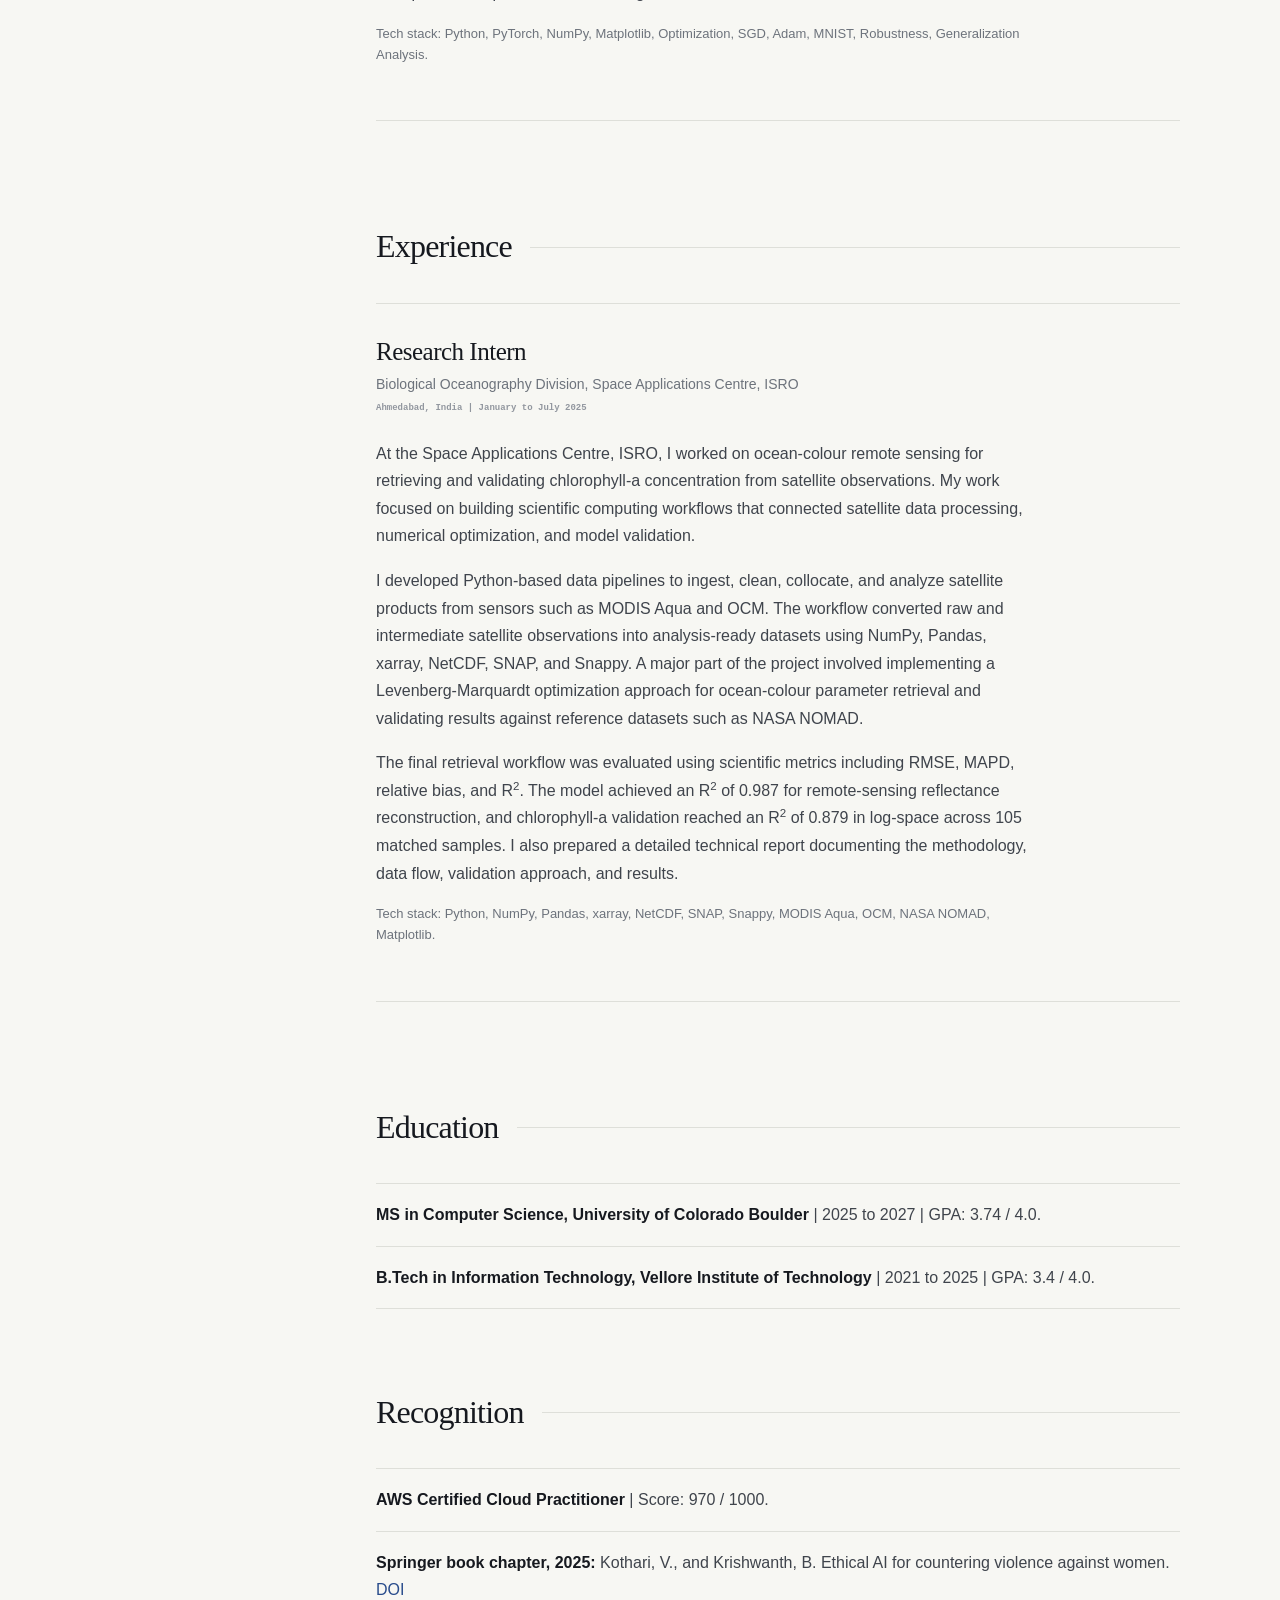
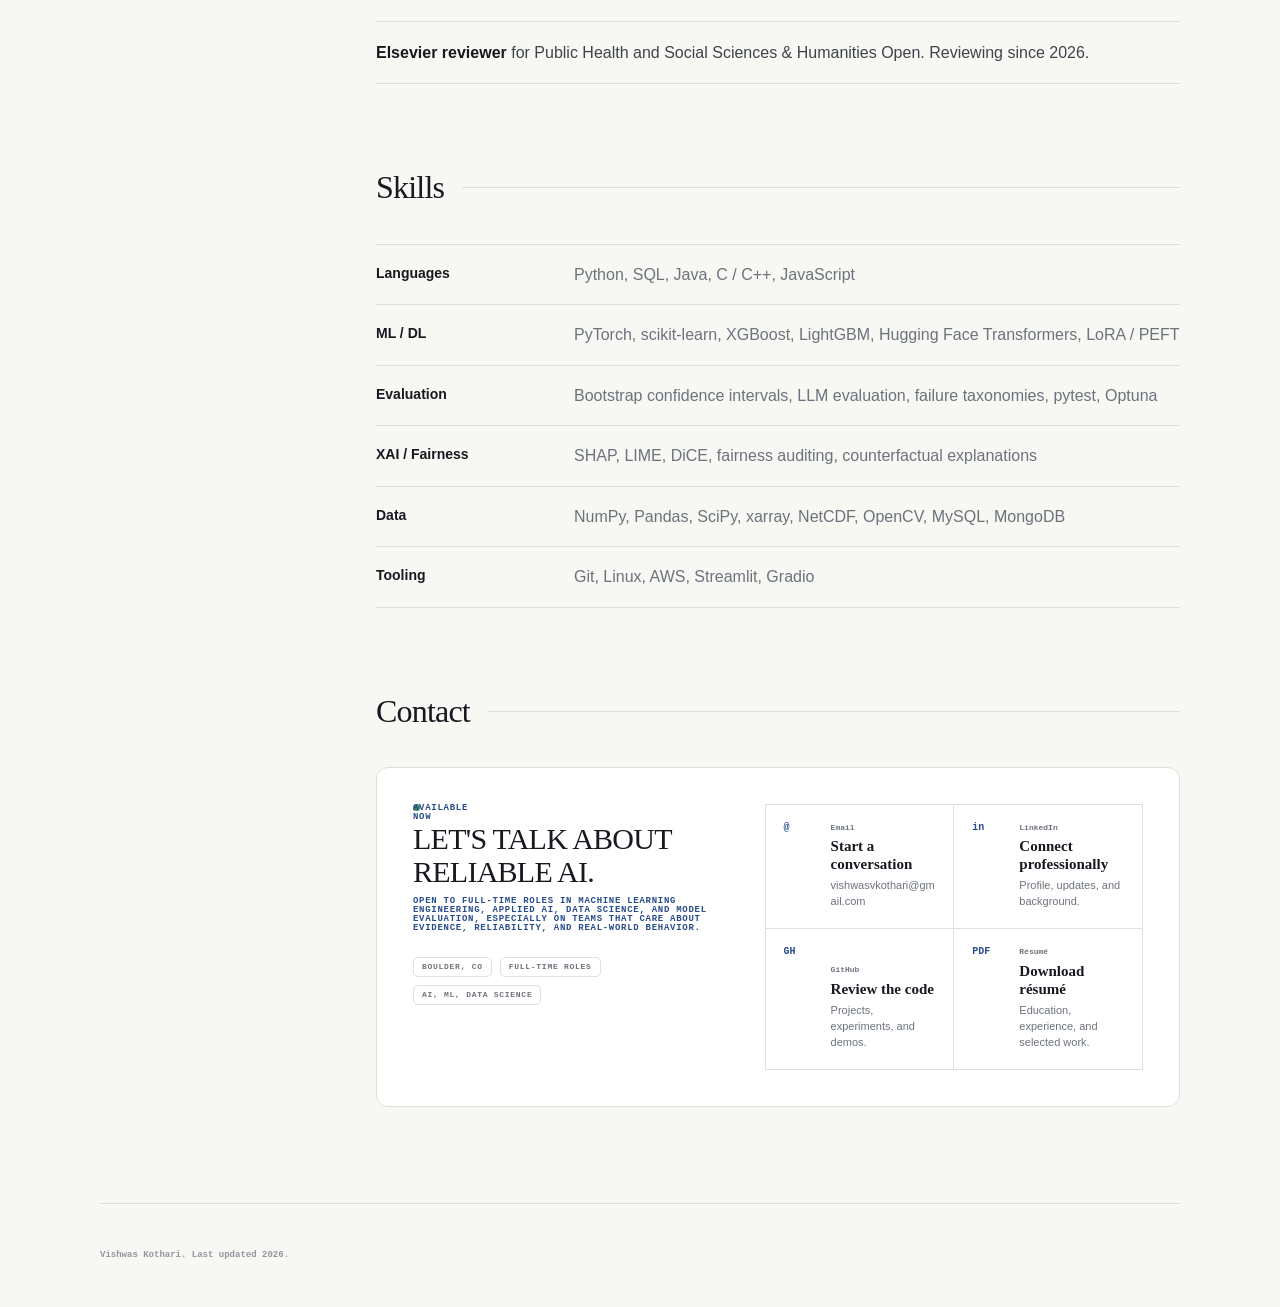
==== commit 154ccf9c: "Update index.html" ====
--- a/index.html
+++ b/index.html
@@ -1,673 +1,1231 @@
 <!doctype html>
 <html lang="en">
 <head>
-<meta charset="utf-8">
-<meta name="viewport" content="width=device-width, initial-scale=1">
-<title>Vishwas Kothari</title>
-<meta name="description" content="Vishwas Kothari. MS Computer Science at CU Boulder. Machine learning, model evaluation, document intelligence, trustworthy AI, and scientific data systems.">
-<meta property="og:title" content="Vishwas Kothari">
-<meta property="og:description" content="Machine learning, model evaluation, document intelligence, trustworthy AI, and scientific data systems.">
-<meta property="og:type" content="website">
-<meta name="theme-color" content="#F8FAF2">
-<link rel="preconnect" href="https://fonts.googleapis.com">
-<link rel="preconnect" href="https://fonts.gstatic.com" crossorigin>
-<link href="https://fonts.googleapis.com/css2?family=Newsreader:opsz,wght@6..72,400;6..72,500;6..72,600;6..72,700&family=Source+Sans+3:wght@400;500;600;700&family=JetBrains+Mono:wght@500&display=swap" rel="stylesheet">
-<style>
-  :root {
-    --bg: #F8FAF2;
-    --ink: #181a1e;
-    --body: #34373e;
-    --muted: #6c707a;
-    --faint: #989da6;
-    --line: #e7e7e1;
-    --line-soft: #efefe9;
-    --accent: #294c8c;
-    --accent-hover: #1b3568;
-    --card: rgba(255, 255, 255, 0.42);
-    --card-hover: rgba(255, 255, 255, 0.72);
-
-    --serif: "Newsreader", Georgia, "Times New Roman", serif;
-    --sans: "Source Sans 3", -apple-system, BlinkMacSystemFont, "Segoe UI", Helvetica, Arial, sans-serif;
-    --mono: "JetBrains Mono", ui-monospace, SFMono-Regular, Menlo, Consolas, monospace;
-  }
-
-  html[data-theme="dark"] {
-    --bg: #111318;
-    --ink: #ecedf0;
-    --body: #bcc0c8;
-    --muted: #8b909a;
-    --faint: #6f747e;
-    --line: #282c34;
-    --line-soft: #20242b;
-    --accent: #92aaff;
-    --accent-hover: #b2c2ff;
-    --card: rgba(255, 255, 255, 0.04);
-    --card-hover: rgba(146, 170, 255, 0.08);
-  }
-
-  * { box-sizing: border-box; }
-
+  <meta charset="utf-8">
+  <meta name="viewport" content="width=device-width, initial-scale=1">
+  <title>Vishwas Kothari — ML Engineer &amp; Researcher</title>
+  <meta name="description" content="Vishwas Kothari. MS Computer Science at CU Boulder. Machine learning, model evaluation, document intelligence, trustworthy AI, and scientific data systems.">
+  <meta name="theme-color" content="#f7f7f3">
+  <script>
+    try {
+      const stored = localStorage.getItem('theme');
+      const dark = stored ? stored === 'dark' : matchMedia('(prefers-color-scheme: dark)').matches;
+      document.documentElement.dataset.theme = dark ? 'dark' : 'light';
+    } catch (_) {}
+  </script>
+  <style>
+:root {
+  --page: #f7f7f3;
+  --surface: #ffffff;
+  --ink: #16191f;
+  --body: #3f444c;
+  --muted: #6d737c;
+  --faint: #92979f;
+  --line: #dedfd9;
+  --soft: #ecece7;
+  --accent: #294c8c;
+  --serif: Georgia, 'Times New Roman', serif;
+  --sans: Arial, Helvetica, sans-serif;
+  --mono: ui-monospace, SFMono-Regular, Menlo, Consolas, monospace;
+}
+
+html[data-theme='dark'] {
+  color-scheme: dark;
+  --page: #111318;
+  --surface: #181b21;
+  --ink: #eef0f3;
+  --body: #c5c9cf;
+  --muted: #9ca2ab;
+  --faint: #747b85;
+  --line: #30343c;
+  --soft: #20242b;
+  --accent: #9eb5ff;
+}
+
+* {
+  box-sizing: border-box;
+}
+
+html {
+  scroll-padding-top: 96px;
+}
+
+body {
+  margin: 0;
+  background: var(--page);
+  color: var(--body);
+  font-family: var(--sans);
+  font-size: 16px;
+  line-height: 1.72;
+  -webkit-font-smoothing: antialiased;
+  text-rendering: optimizeLegibility;
+  transition: background-color .35s ease, color .35s ease;
+}
+
+::view-transition-old(root),
+::view-transition-new(root) {
+  animation: none;
+  mix-blend-mode: normal;
+}
+
+::view-transition-new(root) {
+  z-index: 999;
+  animation: theme-reveal .58s cubic-bezier(.2, .75, .2, 1) both;
+}
+
+@keyframes theme-reveal {
+  from { clip-path: circle(0 at var(--theme-x, 92%) var(--theme-y, 38px)); }
+  to { clip-path: circle(150vmax at var(--theme-x, 92%) var(--theme-y, 38px)); }
+}
+
+a {
+  color: var(--accent);
+  text-decoration: none;
+}
+
+a:hover {
+  text-decoration: underline;
+  text-underline-offset: 3px;
+}
+
+a:focus-visible {
+  outline: 2px solid var(--accent);
+  outline-offset: 4px;
+}
+
+sup {
+  font-size: .72em;
+}
+
+.shell {
+  width: min(1080px, calc(100% - 48px));
+  margin-inline: auto;
+}
+
+.site-header {
+  position: sticky;
+  z-index: 20;
+  top: 0;
+  width: min(1080px, calc(100% - 48px));
+  min-height: 76px;
+  display: flex;
+  align-items: center;
+  justify-content: space-between;
+  gap: 24px;
+  margin-inline: auto;
+  border-bottom: 1px solid var(--line);
+  background: color-mix(in srgb, var(--page) 94%, transparent);
+  backdrop-filter: blur(14px);
+  transition: border-color .35s ease, background-color .35s ease;
+}
+
+.wordmark {
+  color: var(--ink);
+  font: 600 22px/1 var(--serif);
+  letter-spacing: -.025em;
+}
+
+.wordmark:hover {
+  text-decoration: none;
+}
+
+.site-header nav {
+  display: flex;
+  align-items: center;
+  gap: 22px;
+}
+
+.site-header nav > a {
+  position: relative;
+  color: var(--muted);
+  font: 600 10px/1 var(--mono);
+  letter-spacing: .055em;
+  text-transform: uppercase;
+}
+
+.site-header nav > a::after {
+  content: '';
+  position: absolute;
+  right: 0;
+  bottom: -7px;
+  left: 0;
+  height: 1px;
+  background: var(--accent);
+  transform: scaleX(0);
+  transform-origin: left;
+  transition: transform .28s ease;
+}
+
+.site-header nav > a:hover {
+  color: var(--accent);
+  text-decoration: none;
+}
+
+.site-header nav > a:hover::after {
+  transform: scaleX(1);
+}
+
+.nav-resume {
+  display: inline-flex;
+  align-items: center;
+  gap: 4px;
+}
+
+.theme-toggle {
+  display: inline-flex;
+  align-items: center;
+  gap: 8px;
+  padding: 0;
+  color: var(--muted);
+  border: 0;
+  background: transparent;
+  cursor: pointer;
+}
+
+.toggle-track {
+  position: relative;
+  width: 58px;
+  height: 30px;
+  overflow: hidden;
+  border: 1px solid color-mix(in srgb, var(--line) 75%, var(--ink));
+  border-radius: 999px;
+  background: linear-gradient(145deg, #bfdcf0, #f6d7a4);
+  box-shadow: inset 0 1px 3px rgba(30, 45, 65, .18);
+  transition: background .45s ease, border-color .35s ease, box-shadow .35s ease;
+}
+
+.toggle-sky {
+  position: absolute;
+  inset: 0;
+  background: linear-gradient(145deg, #151c31, #34466f);
+  opacity: 0;
+  transition: opacity .45s ease;
+}
+
+.toggle-star {
+  position: absolute;
+  width: 2px;
+  height: 2px;
+  border-radius: 50%;
+  background: #fff;
+  box-shadow: 0 0 4px #fff;
+}
+
+.toggle-star:nth-child(1) { top: 8px; left: 11px; }
+.toggle-star:nth-child(2) { top: 19px; left: 17px; }
+.toggle-star:nth-child(3) { top: 7px; left: 28px; }
+.toggle-star:nth-child(4) { top: 20px; left: 35px; }
+
+.toggle-cloud {
+  position: absolute;
+  right: 7px;
+  bottom: 6px;
+  width: 18px;
+  height: 5px;
+  border-radius: 999px;
+  background: rgba(255, 255, 255, .62);
+  transition: opacity .3s ease, transform .45s ease;
+}
+
+.toggle-knob {
+  position: absolute;
+  top: 3px;
+  left: 3px;
+  width: 24px;
+  height: 24px;
+  display: grid;
+  place-items: center;
+  color: #9d651b;
+  border-radius: 50%;
+  background: #fffaf0;
+  box-shadow: 0 2px 7px rgba(20, 30, 50, .22);
+  transform: translateX(0) rotate(0);
+  transition: transform .52s cubic-bezier(.2, .8, .2, 1), color .35s ease, background .35s ease;
+}
+
+.toggle-label {
+  min-width: 28px;
+  font: 600 8px/1 var(--mono);
+  letter-spacing: .06em;
+  text-transform: uppercase;
+}
+
+.theme-toggle:hover .toggle-knob {
+  transform: translateX(2px) rotate(18deg);
+}
+
+[data-theme='dark'] .toggle-sky { opacity: 1; }
+[data-theme='dark'] .toggle-cloud { opacity: 0; transform: translateX(10px); }
+[data-theme='dark'] .toggle-knob {
+  color: #d8e2ff;
+  background: #222a3c;
+  transform: translateX(28px) rotate(155deg);
+}
+[data-theme='dark'] .theme-toggle:hover .toggle-knob {
+  transform: translateX(26px) rotate(138deg);
+}
+
+.dossier {
+  display: grid;
+  grid-template-columns: minmax(220px, 300px) minmax(0, 1fr);
+  align-items: center;
+  gap: clamp(42px, 7vw, 82px);
+  margin-top: 58px;
+  margin-bottom: 104px;
+  padding: 0 0 64px;
+  border-bottom: 1px solid var(--line);
+  animation: hero-shell-in .72s ease-out both;
+}
+
+.dossier-photo {
+  position: relative;
+  min-width: 0;
+  overflow: hidden;
+  border-radius: 10px;
+  animation: portrait-in .78s .08s cubic-bezier(.2, .75, .2, 1) both;
+}
+
+.dossier-photo::after {
+  content: '';
+  position: absolute;
+  inset: -30% auto -30% -55%;
+  width: 34%;
+  pointer-events: none;
+  background: linear-gradient(90deg, transparent, rgba(255,255,255,.23), transparent);
+  transform: skewX(-18deg);
+  transition: left .7s ease;
+}
+
+.dossier-photo:hover::after { left: 125%; }
+
+.dossier-photo img {
+  width: 100%;
+  height: 390px;
+  display: block;
+  border-radius: 10px;
+  object-fit: cover;
+  object-position: 50% 28%;
+  background: var(--soft);
+  transition: transform .55s cubic-bezier(.2, .75, .2, 1), filter .35s ease;
+}
+
+.dossier-photo:hover img {
+  transform: scale(1.025);
+  filter: saturate(1.04) contrast(1.015);
+}
+
+.dossier-copy {
+  max-width: 690px;
+  animation: hero-copy-in .78s .16s cubic-bezier(.2, .75, .2, 1) both;
+}
+
+.dossier-kicker {
+  max-width: 58ch;
+  margin: 0 0 28px;
+  color: var(--muted);
+  font: 600 10px/1.6 var(--mono);
+  letter-spacing: .055em;
+  text-transform: uppercase;
+}
+
+.dossier h1 {
+  margin: 0;
+  color: var(--ink);
+  font: 500 clamp(48px, 7vw, 78px)/.98 var(--serif);
+  letter-spacing: -.045em;
+}
+
+.dossier-rule {
+  width: 72px;
+  height: 2px;
+  margin: 32px 0 25px;
+  background: var(--accent);
+  transform-origin: left;
+  animation: rule-in .68s .46s cubic-bezier(.2, .75, .2, 1) both;
+}
+
+@keyframes hero-shell-in {
+  from { opacity: 0; }
+  to { opacity: 1; }
+}
+
+@keyframes portrait-in {
+  from { opacity: 0; transform: translateY(20px) scale(.975); }
+  to { opacity: 1; transform: translateY(0) scale(1); }
+}
+
+@keyframes hero-copy-in {
+  from { opacity: 0; transform: translateY(18px); }
+  to { opacity: 1; transform: translateY(0); }
+}
+
+@keyframes rule-in {
+  from { transform: scaleX(0); }
+  to { transform: scaleX(1); }
+}
+
+.dossier-details p {
+  margin: 7px 0;
+  color: var(--muted);
+}
+
+.dossier-details .role {
+  color: var(--ink);
+  font-weight: 600;
+}
+
+.profile-links {
+  display: flex;
+  flex-wrap: wrap;
+  gap: 8px;
+}
+
+.profile-links span {
+  color: var(--faint);
+}
+
+.editorial-shell {
+  display: grid;
+  grid-template-columns: 180px minmax(0, 1fr);
+  align-items: start;
+  gap: clamp(52px, 8vw, 96px);
+}
+
+.section-index {
+  position: sticky;
+  top: 104px;
+  display: flex;
+  flex-direction: column;
+  gap: 14px;
+  padding-top: 4px;
+}
+
+.section-index a {
+  position: relative;
+  color: var(--muted);
+  font: 600 9px/1.35 var(--mono);
+  letter-spacing: .04em;
+  text-transform: uppercase;
+  transition: color .2s ease, transform .2s ease;
+}
+
+.section-index a::before {
+  content: '';
+  position: absolute;
+  top: 50%;
+  left: -14px;
+  width: 5px;
+  height: 5px;
+  border-radius: 50%;
+  background: var(--accent);
+  opacity: 0;
+  transform: translateY(-50%) scale(.4);
+  transition: opacity .2s ease, transform .2s ease;
+}
+
+.section-index a:hover {
+  color: var(--accent);
+  text-decoration: none;
+  transform: translateX(2px);
+}
+
+.section-index a[aria-current='true'] {
+  color: var(--accent);
+  transform: translateX(2px);
+}
+
+.section-index a[aria-current='true']::before {
+  opacity: 1;
+  transform: translateY(-50%) scale(1);
+}
+
+.document-content {
+  min-width: 0;
+}
+
+body.motion-ready [data-reveal] {
+  opacity: 0;
+  transform: translateY(22px);
+  transition:
+    opacity .62s var(--reveal-delay, 0ms) cubic-bezier(.2, .75, .2, 1),
+    transform .62s var(--reveal-delay, 0ms) cubic-bezier(.2, .75, .2, 1);
+}
+
+body.motion-ready [data-reveal].is-visible {
+  opacity: 1;
+  transform: translateY(0);
+}
+
+.text-section {
+  margin: 0 0 108px;
+  scroll-margin-top: 96px;
+}
+
+.text-section > h2 {
+  display: flex;
+  align-items: center;
+  gap: 18px;
+  margin: 0 0 38px;
+  color: var(--ink);
+  font: 500 32px/1.1 var(--serif);
+  letter-spacing: -.025em;
+}
+
+.text-section > h2::after {
+  content: '';
+  flex: 1;
+  height: 1px;
+  background: var(--line);
+}
+
+.prose {
+  max-width: 72ch;
+}
+
+.prose p {
+  margin: 0 0 20px;
+}
+
+.about-prose p:first-child {
+  color: var(--ink);
+  font-size: 18px;
+}
+
+.year {
+  display: block;
+  margin: -14px 0 10px;
+  color: var(--faint);
+  font: 600 10px/1 var(--mono);
+  letter-spacing: .08em;
+}
+
+.work-item {
+  position: relative;
+  padding: 34px 0 38px;
+  border-top: 1px solid var(--line);
+}
+
+.work-item::before {
+  content: '';
+  position: absolute;
+  top: 32px;
+  bottom: 36px;
+  left: -18px;
+  width: 2px;
+  border-radius: 2px;
+  background: var(--accent);
+  opacity: 0;
+  transform: scaleY(.25);
+  transition: opacity .28s ease, transform .32s cubic-bezier(.2, .75, .2, 1);
+}
+
+.work-item:hover::before {
+  opacity: 1;
+  transform: scaleY(1);
+}
+
+.work-item:last-child {
+  border-bottom: 1px solid var(--line);
+}
+
+.work-heading {
+  display: flex;
+  align-items: flex-start;
+  justify-content: space-between;
+  gap: 28px;
+}
+
+.work-heading h3 {
+  margin: 0;
+  color: var(--ink);
+  font: 500 25px/1.15 var(--serif);
+  letter-spacing: -.02em;
+  transition: color .22s ease, transform .28s ease;
+}
+
+.work-item:hover .work-heading h3 {
+  color: var(--accent);
+  transform: translateX(3px);
+}
+
+.project-subtitle {
+  margin: 8px 0 0;
+  color: var(--muted);
+  font-size: 14px;
+  line-height: 1.5;
+}
+
+.experience-meta {
+  margin: 7px 0 0;
+  color: var(--faint);
+  font: 600 9px/1.5 var(--mono);
+}
+
+.work-links {
+  display: flex;
+  flex: none;
+  gap: 14px;
+}
+
+.work-links a {
+  display: inline-flex;
+  align-items: center;
+  gap: 4px;
+  font: 600 9px/1 var(--mono);
+  letter-spacing: .04em;
+  text-transform: uppercase;
+}
+
+.work-links a svg {
+  transition: transform .25s ease;
+}
+
+.work-links a:hover svg {
+  transform: translate(2px, -2px);
+}
+
+.work-copy {
+  max-width: 74ch;
+  margin-top: 24px;
+}
+
+.work-copy p {
+  margin: 0 0 17px;
+}
+
+.work-venue {
+  color: var(--muted);
+}
+
+.tech-stack {
+  color: var(--muted);
+  font-size: 13px;
+  line-height: 1.6;
+}
+
+.compact-section {
+  margin-bottom: 86px;
+}
+
+.plain-list,
+.skills-list {
+  padding: 0;
+  margin: 0;
+  list-style: none;
+}
+
+.plain-list li {
+  padding: 17px 0;
+  border-top: 1px solid var(--line);
+}
+
+.plain-list li:last-child {
+  border-bottom: 1px solid var(--line);
+}
+
+.plain-list strong {
+  color: var(--ink);
+}
+
+.skills-list {
+  border-top: 1px solid var(--line);
+}
+
+.skills-list li {
+  display: grid;
+  grid-template-columns: 170px minmax(0, 1fr);
+  gap: 28px;
+  padding: 16px 0;
+  border-bottom: 1px solid var(--line);
+}
+
+.skills-list strong {
+  color: var(--ink);
+  font-size: 14px;
+}
+
+.skills-list span {
+  color: var(--muted);
+}
+
+.contact-section {
+  margin-bottom: 96px;
+}
+
+.contact-layout {
+  display: grid;
+  grid-template-columns: minmax(0, .9fr) minmax(330px, 1.1fr);
+  gap: 42px;
+  padding: 36px;
+  border: 1px solid var(--line);
+  border-radius: 12px;
+  background: var(--surface);
+  transition: border-color .25s ease, box-shadow .3s ease, transform .3s ease, background-color .35s ease;
+}
+
+.contact-layout:hover {
+  border-color: color-mix(in srgb, var(--accent) 36%, var(--line));
+  box-shadow: 0 18px 42px color-mix(in srgb, var(--ink) 8%, transparent);
+  transform: translateY(-3px);
+}
+
+.contact-kicker {
+  display: block;
+  margin-bottom: 17px;
+  color: var(--accent);
+  font: 600 9px/1 var(--mono);
+  letter-spacing: .08em;
+  text-transform: uppercase;
+}
+
+.contact-kicker > span {
+  display: inline-block;
+  width: 7px;
+  height: 7px;
+  margin-right: 8px;
+  border-radius: 50%;
+  background: #3d8a5b;
+}
+
+.contact-copy h3 {
+  margin: 0;
+  color: var(--ink);
+  font: 500 30px/1.1 var(--serif);
+  letter-spacing: -.025em;
+}
+
+.contact-copy > p {
+  margin: 18px 0 0;
+  color: var(--muted);
+  font-size: 14px;
+}
+
+.availability {
+  display: flex;
+  flex-wrap: wrap;
+  gap: 8px;
+  margin-top: 24px;
+}
+
+.availability span {
+  padding: 5px 8px;
+  color: var(--muted);
+  border: 1px solid var(--line);
+  border-radius: 5px;
+  font: 600 8px/1 var(--mono);
+}
+
+.contact-actions {
+  display: grid;
+  grid-template-columns: 1fr 1fr;
+  border-top: 1px solid var(--line);
+  border-left: 1px solid var(--line);
+}
+
+.contact-actions > a {
+  min-height: 116px;
+  display: grid;
+  grid-template-columns: 34px minmax(0, 1fr);
+  gap: 13px;
+  padding: 18px;
+  color: inherit;
+  border-right: 1px solid var(--line);
+  border-bottom: 1px solid var(--line);
+  transition: background-color .2s ease, color .2s ease;
+}
+
+.contact-actions > a:hover {
+  text-decoration: none;
+  background: var(--page);
+}
+
+.contact-mark {
+  color: var(--accent);
+  font: 700 10px/1 var(--mono);
+}
+
+.contact-actions a > span:last-child {
+  display: flex;
+  min-width: 0;
+  flex-direction: column;
+  justify-content: flex-end;
+}
+
+.contact-actions small {
+  color: var(--muted);
+  font: 600 8px/1.2 var(--mono);
+}
+
+.contact-actions strong {
+  margin-top: 5px;
+  color: var(--ink);
+  font: 600 15px/1.2 var(--serif);
+}
+
+.contact-actions em {
+  margin-top: 5px;
+  color: var(--muted);
+  font-size: 11px;
+  font-style: normal;
+  line-height: 1.45;
+  overflow-wrap: anywhere;
+}
+
+.site-footer {
+  min-height: 104px;
+  display: flex;
+  align-items: center;
+  color: var(--faint);
+  border-top: 1px solid var(--line);
+  font: 600 9px/1.4 var(--mono);
+}
+
+@media (max-width: 900px) {
+  .dossier {
+    grid-template-columns: minmax(200px, 250px) minmax(0, 1fr);
+    gap: 44px;
+  }
+
+  .dossier-photo img {
+    height: 350px;
+  }
+
+  .editorial-shell {
+    grid-template-columns: 1fr;
+    gap: 48px;
+  }
+
+  .section-index {
+    position: sticky;
+    top: 76px;
+    z-index: 10;
+    flex-direction: row;
+    gap: 18px;
+    overflow-x: auto;
+    padding: 15px 0;
+    background: var(--page);
+  }
+
+  .section-index a {
+    flex: none;
+  }
+
+  .contact-layout {
+    grid-template-columns: 1fr;
+  }
+}
+
+@media (max-width: 680px) {
   html {
-    scroll-behavior: smooth;
-    -webkit-text-size-adjust: 100%;
-    scroll-padding-top: 24px;
-  }
-
-  body {
-    margin: 0;
-    color: var(--body);
-    background: var(--bg);
-    font-family: var(--sans);
-    font-size: 16.5px;
-    line-height: 1.65;
-    -webkit-font-smoothing: antialiased;
-    text-rendering: optimizeLegibility;
-    transition: background .25s ease, color .25s ease;
-  }
-
-  a { color: var(--accent); text-decoration: none; }
-  a:hover { color: var(--accent-hover); text-decoration: underline; text-underline-offset: 2px; }
-
-  p { margin: 0 0 15px; }
-  sup { font-size: .72em; }
-
-  :focus-visible { outline: 2px solid var(--accent); outline-offset: 3px; border-radius: 3px; }
-
-  .wrapper { width: 760px; margin: 0 auto; }
-
-  /* ---------- header ---------- */
-  .site-header { padding-top: 60px; }
-  .header-row {
-    display: flex;
-    align-items: baseline;
-    justify-content: space-between;
-    gap: 24px;
-  }
-  .site-title {
-    color: var(--ink);
-    font-family: var(--serif);
-    font-size: 35px;
-    font-weight: 600;
-    line-height: 1.05;
-    letter-spacing: 0;
-  }
-  .site-title:hover { color: var(--ink); text-decoration: none; }
-
-  .site-nav {
-    display: flex;
-    align-items: center;
-    gap: 0;
-    font-family: var(--mono);
-    font-size: 12px;
-    font-weight: 500;
-    letter-spacing: 0;
-    text-transform: uppercase;
-    white-space: nowrap;
-    color: var(--faint);
-  }
-  .site-nav a { color: var(--muted); }
-  .site-nav a:hover { color: var(--accent); text-decoration: none; }
-  .site-nav .sep { margin: 0 9px; color: var(--line); }
-
-  .theme-toggle {
-    display: inline-flex;
-    align-items: center;
-    margin-left: 14px;
-    padding: 0;
-    color: var(--muted);
-    background: none;
-    border: 0;
-    cursor: pointer;
-    line-height: 0;
-  }
-  .theme-toggle:hover { color: var(--accent); }
-  .theme-toggle svg { width: 15px; height: 15px; }
-
-  .site-description {
-    margin-top: 20px;
-    color: var(--muted);
-    font-size: 14.5px;
-    line-height: 1.5;
-  }
-
-  /* ---------- intro ---------- */
-  .intro { padding-top: 16px; padding-bottom: 56px; }
-
-  .portrait {
+    scroll-padding-top: 78px;
+  }
+
+  .shell,
+  .site-header {
+    width: min(100% - 30px, 1080px);
+  }
+
+  .site-header {
+    min-height: 68px;
+  }
+
+  .site-header nav {
+    gap: 13px;
+  }
+
+  .site-header nav > a:not(.nav-resume) {
+    display: none;
+  }
+
+  .nav-resume {
+    font-size: 0 !important;
+  }
+
+  .nav-resume svg {
+    width: 16px;
+    height: 16px;
+  }
+
+  .toggle-label {
+    display: none;
+  }
+
+  .toggle-track {
+    width: 54px;
+  }
+
+  [data-theme='dark'] .toggle-knob {
+    transform: translateX(24px) rotate(155deg);
+  }
+
+  [data-theme='dark'] .theme-toggle:hover .toggle-knob {
+    transform: translateX(22px) rotate(138deg);
+  }
+
+  .dossier {
+    grid-template-columns: 1fr;
+    gap: 30px;
+    margin-top: 26px;
+    margin-bottom: 72px;
+    padding-bottom: 46px;
+  }
+
+  .dossier-photo {
+    max-width: 250px;
+  }
+
+  .dossier-photo img {
+    height: 330px;
+  }
+
+  .dossier h1 {
+    font-size: clamp(46px, 15vw, 64px);
+  }
+
+  .dossier-kicker {
+    margin-bottom: 22px;
+  }
+
+  .dossier-rule {
+    margin: 26px 0 21px;
+  }
+
+  .section-index {
+    margin-inline: -15px;
+    padding-inline: 15px;
+  }
+
+  .text-section {
+    margin-bottom: 78px;
+  }
+
+  .text-section > h2 {
+    font-size: 28px;
+  }
+
+  .work-heading {
     display: block;
-    width: 300px;
-    height: 340px;
-    object-fit: cover;
-    object-position: 50% 38%;
-    margin: 32px auto 18px;
-    border: 1px solid var(--line);
-    border-radius: 6px;
-    background: var(--line-soft);
-  }
-  .portrait-fallback {
-    display: grid;
-    place-items: center;
-    width: 300px;
-    height: 300px;
-    color: var(--muted);
-    font-family: var(--serif);
-    font-size: 50px;
-    font-weight: 600;
-  }
-
-  .profile-lines { text-align: center; margin-bottom: 6px; }
-  .profile-lines p { margin-bottom: 5px; }
-  .profile-lines .role { color: var(--ink); font-weight: 600; }
-  .profile-links { color: var(--faint); font-family: var(--mono); font-size: 13px; }
-  .profile-links span { margin: 0 8px; color: var(--line); }
-
-  /* ---------- sections ---------- */
-  .section-title {
-    display: flex;
-    align-items: baseline;
-    gap: 12px;
-    margin: 46px 0 18px;
-    font-family: var(--serif);
-    font-size: 22px;
-    font-weight: 600;
-    letter-spacing: 0;
-    color: var(--ink);
-  }
-  .section-title::after {
-    content: "";
-    flex: 1;
-    height: 1px;
-    background: var(--line);
-    transform: translateY(-5px);
-  }
-
-  .about-lead { color: var(--body); }
-
-  .year {
-    display: inline-block;
-    margin: 6px 0 18px;
-    font-family: var(--mono);
-    font-size: 12px;
-    font-weight: 500;
-    letter-spacing: 0;
-    color: var(--faint);
-    padding: 2px 9px;
-    border: 1px solid var(--line);
-    border-radius: 5px;
-  }
-
-  /* project / work entries */
-  .work-item { margin: 0 0 24px; padding-bottom: 24px; border-bottom: 1px solid var(--line-soft); }
-  .work-item:last-of-type { border-bottom: 0; }
-
-  .work-heading {
-    display: flex;
-    align-items: baseline;
-    justify-content: space-between;
-    gap: 16px;
-    flex-wrap: wrap;
-    margin-bottom: 2px;
-  }
-  .work-title { font-family: var(--serif); font-size: 19px; font-weight: 600; color: var(--ink); letter-spacing: 0; }
-
-  .work-links { display: inline-flex; gap: 7px; flex: none; }
-  .work-links a {
-    font-family: var(--mono);
-    font-size: 11.5px;
-    color: var(--muted);
-    border: 1px solid var(--line);
-    border-radius: 6px;
-    padding: 3px 10px;
-    transition: color .15s ease, border-color .15s ease;
-  }
-  .work-links a:hover { color: var(--accent); border-color: var(--accent); text-decoration: none; }
-
-  .project-subtitle { display: block; margin: 0 0 10px; color: var(--accent); font-weight: 600; font-size: 14.5px; }
-
-  .work-body { color: var(--body); }
-
-  .work-venue {
-    display: block;
-    margin: 10px 0 0;
-    padding-left: 13px;
-    border-left: 2px solid var(--line);
-    color: var(--muted);
-    font-size: 14.5px;
-  }
-
-  .tech-stack {
-    display: block;
-    margin-top: 12px;
-    color: var(--muted);
-    font-size: 14px;
-    line-height: 1.55;
-  }
-
-  /* experience block */
-  .xp-head { margin-bottom: 10px; }
-  .xp-title { display: block; color: var(--ink); font-family: var(--serif); font-size: 19px; font-weight: 600; }
-  .xp-org { display: block; margin-top: 1px; color: var(--accent); font-weight: 600; font-size: 14.5px; }
-  .xp-meta { display: block; margin-top: 3px; color: var(--muted); font-family: var(--mono); font-size: 12.5px; }
-
-  /* simple lists */
-  .plain-list { margin: 0; padding: 0; list-style: none; }
-  .plain-list li {
-    padding: 12px 0;
-    border-bottom: 1px solid var(--line-soft);
-    color: var(--body);
-  }
-  .plain-list li:first-child { padding-top: 2px; }
-  .plain-list li:last-child { border-bottom: 0; }
-  .plain-list .li-strong { color: var(--ink); font-weight: 600; }
-
-  /* skills */
-  .skills { margin: 0; padding: 0; list-style: none; }
-  .skills li {
-    display: grid;
-    grid-template-columns: 132px 1fr;
-    gap: 16px;
-    padding: 11px 0;
-    border-bottom: 1px solid var(--line-soft);
-    align-items: baseline;
-  }
-  .skills li:last-child { border-bottom: 0; }
-  .skills strong {
-    font-family: var(--mono);
-    font-size: 11.5px;
-    font-weight: 500;
-    letter-spacing: 0;
-    text-transform: uppercase;
-    color: var(--muted);
-  }
-  .skills .skill-val { color: var(--body); font-size: 15px; }
-
-  /* contact */
-  .contact-layout {
-    display: grid;
-    grid-template-columns: minmax(0, 0.9fr) minmax(320px, 1.1fr);
-    gap: 26px;
-    align-items: start;
-  }
-  .contact-kicker {
-    display: inline-flex;
-    align-items: center;
-    gap: 8px;
-    margin-bottom: 10px;
-    color: var(--accent);
-    font-family: var(--mono);
-    font-size: 12px;
-  }
-  .live-dot {
-    width: 7px;
-    height: 7px;
-    border-radius: 50%;
-    background: var(--accent);
-    box-shadow: 0 0 0 4px rgba(41, 76, 140, 0.12);
-  }
-  .contact-copy h3 {
-    margin: 0;
-    color: var(--ink);
-    font-family: var(--serif);
-    font-size: 31px;
-    font-weight: 600;
-    line-height: 1.1;
-    letter-spacing: 0;
-    max-width: 13ch;
-  }
-  .contact-intro {
-    margin-top: 14px;
-    color: var(--body);
-    font-size: 15.5px;
-    line-height: 1.6;
-    max-width: 40ch;
-  }
-  .contact-availability {
-    display: flex;
-    flex-wrap: wrap;
-    gap: 8px;
-    margin-top: 18px;
-  }
-  .contact-availability span {
-    display: inline-flex;
-    align-items: center;
-    border: 1px solid var(--line);
-    border-radius: 999px;
-    padding: 5px 10px;
-    color: var(--muted);
-    font-family: var(--mono);
-    font-size: 11.5px;
-  }
-  .contact-actions {
-    display: grid;
-    grid-template-columns: repeat(2, minmax(0, 1fr));
-    gap: 12px;
-  }
-  .contact-card {
-    min-height: 142px;
-    display: flex;
-    flex-direction: column;
-    justify-content: space-between;
-    gap: 16px;
-    padding: 16px;
-    border: 1px solid var(--line);
-    border-radius: 8px;
-    color: var(--ink);
-    background: var(--card);
-    text-decoration: none;
-    transition: transform .18s ease, border-color .18s ease, background .18s ease;
-  }
-  .contact-card.primary {
-    border-color: var(--accent);
-  }
-  .contact-card:hover {
-    transform: translateY(-2px);
-    border-color: var(--accent);
-    background: var(--card-hover);
-    text-decoration: none;
-  }
-  .contact-card-top {
-    display: flex;
-    align-items: center;
-    justify-content: space-between;
-    gap: 12px;
-  }
-  .contact-icon {
-    width: 34px;
-    height: 34px;
-    display: inline-grid;
-    place-items: center;
-    flex: none;
-    border: 1px solid var(--line);
-    border-radius: 8px;
-    color: var(--accent);
-    background: var(--bg);
-    font-family: var(--mono);
-    font-size: 12px;
-  }
-  .contact-arrow {
-    color: var(--faint);
-    font-size: 17px;
-    transition: transform .18s ease, color .18s ease;
-  }
-  .contact-card:hover .contact-arrow {
-    color: var(--accent);
-    transform: translateX(3px);
-  }
-  .contact-label {
-    display: block;
-    margin-bottom: 4px;
-    color: var(--muted);
-    font-family: var(--mono);
-    font-size: 11.5px;
-  }
-  .contact-title {
-    display: block;
-    color: var(--ink);
-    font-family: var(--serif);
-    font-size: 18px;
-    font-weight: 600;
-    line-height: 1.2;
-  }
-  .contact-note {
-    display: block;
-    margin-top: 4px;
-    color: var(--muted);
-    font-size: 14px;
-    line-height: 1.35;
-    overflow-wrap: anywhere;
-  }
-
-  /* footer */
-  .site-footer {
-    border-top: 1px solid var(--line-soft);
-    padding: 26px 0 64px;
-    color: var(--faint);
-    font-family: var(--mono);
-    font-size: 12.5px;
-  }
-
-  /* reveal */
-  .reveal { opacity: 0; transform: translateY(12px); transition: opacity .55s ease, transform .55s ease; }
-  .reveal.in { opacity: 1; transform: none; }
-  @media (prefers-reduced-motion: reduce) {
-    html { scroll-behavior: auto; }
-    .reveal { opacity: 1; transform: none; transition: none; }
-  }
-
-  /* responsive */
-  @media (max-width: 820px) {
-    .wrapper { width: auto; margin: 0 26px; }
-    .site-header { padding-top: 38px; }
-    .header-row { display: block; }
-    .site-nav { margin-top: 14px; flex-wrap: wrap; white-space: normal; }
-    .portrait { width: 240px; height: 274px; }
-    .portrait-fallback { width: 240px; height: 240px; }
-    .contact-layout { grid-template-columns: 1fr; gap: 20px; }
-  }
-
-  @media (max-width: 460px) {
-    .wrapper { margin: 0 18px; }
-    .site-title { font-size: 29px; }
-    .portrait { width: 190px; height: 220px; }
-    .portrait-fallback { width: 190px; height: 190px; }
-    .skills li { grid-template-columns: 1fr; gap: 5px; }
-    .work-heading { gap: 8px; }
-    .contact-actions { grid-template-columns: 1fr; }
-    .contact-copy h3 { font-size: 28px; max-width: none; }
-  }
-</style>
+  }
+
+  .work-links {
+    margin-top: 15px;
+  }
+
+  .work-copy {
+    margin-top: 21px;
+  }
+
+
+.theme-toggle { font-family: var(--sans); }
+.toggle-knob { font-size: 14px; line-height: 1; }
+
+  </style>
 </head>
 <body>
-  <header class="site-header">
-    <div class="wrapper header-row">
-      <a class="site-title" href="#top">Vishwas Kothari</a>
-      <nav class="site-nav" aria-label="Primary navigation">
-        <a href="#top">Home</a><span class="sep">/</span>
-        <a href="#research">Projects</a><span class="sep">/</span>
-        <a href="#experience">Experience</a><span class="sep">/</span>
-        <a href="resume_vk.pdf" target="_blank" rel="noopener">Resume</a>
-        <button class="theme-toggle" id="themeToggle" type="button" aria-label="Toggle dark mode">
-          <svg id="themeIcon" viewBox="0 0 24 24" fill="none" stroke="currentColor" stroke-width="2" stroke-linecap="round" stroke-linejoin="round" aria-hidden="true"><circle cx="12" cy="12" r="4"></circle><path d="M12 2v2M12 20v2M4.9 4.9l1.4 1.4M17.7 17.7l1.4 1.4M2 12h2M20 12h2M4.9 19.1l1.4-1.4M17.7 6.3l1.4-1.4"></path></svg>
-        </button>
-      </nav>
-    </div>
-  </header>
-
-  <div class="wrapper site-description">
-    Machine learning evaluation, document AI, explainable systems, and scientific data workflows.
-  </div>
-
-  <main id="top" class="wrapper">
-    <article class="intro">
-      <img class="portrait" src="profile_pic.jpeg" alt="Vishwas Kothari"
-           onerror="this.outerHTML='&lt;div class=&quot;portrait portrait-fallback&quot; aria-label=&quot;Vishwas Kothari&quot;&gt;VK&lt;/div&gt;'">
-
-      <div class="profile-lines">
-        <p class="role">MS in Computer Science, University of Colorado Boulder</p>
-        <p>Email: <a href="mailto:vishwasvkothari@gmail.com">vishwasvkothari@gmail.com</a></p>
-        <p class="profile-links">
-          <a href="resume_vk.pdf" target="_blank" rel="noopener">Resume</a><span>|</span>
-          <a href="https://linkedin.com/in/vishwas-kothari" target="_blank" rel="noopener">LinkedIn</a><span>|</span>
-          <a href="https://github.com/vishwas182002" target="_blank" rel="noopener">GitHub</a>
-        </p>
-      </div>
-
-      <h2 class="section-title" id="about">About</h2>
-      <p class="about-lead">I'm Vishwas, a computer science master's student at CU Boulder. Short version: I do machine learning, and I don't fully trust it. The part I actually enjoy is not just getting a model to work; it is finding the exact spot where it quietly falls apart, and then figuring out why.</p>
-      <p class="about-lead">That is the theme across pretty much everything I build: document AI, explainability, trustworthy ML, and the occasional optimizer mystery. Less "look how high the score is," more "okay, but does this hold up when nobody's watching?"</p>
-      <p class="about-lead">Before Boulder, I was at ISRO pulling chlorophyll-a estimates out of satellite data and checking them against real ocean samples until the numbers behaved. Excellent training for being suspicious of nice-looking results.</p>
-      <p class="about-lead">Outside of all that, you will usually find me trying to convince myself that walking counts as a hobby, or deep in philosophy books that are far more pessimistic than I actually am. It balances out.</p>
-
-      <h2 class="section-title" id="research">Projects and Research</h2>
-      <span class="year">2026</span>
-
-      <div class="work-item reveal">
-        <div class="work-heading">
-          <span class="work-title">FinAgent-Eval</span>
-          <span class="work-links">
-            <a href="https://github.com/vishwas182002/FinAgent-Eval" target="_blank" rel="noopener">Code</a>
-            <a href="https://finagent-eval.streamlit.app" target="_blank" rel="noopener">Web</a>
-          </span>
+<main id="top">
+      <header class="site-header">
+        <a class="wordmark" href="#top">Vishwas Kothari</a>
+        <nav aria-label="Primary navigation">
+          <a href="#top">Home</a>
+          <a href="#research">Projects</a>
+          <a href="#experience">Experience</a>
+          <a
+            class="nav-resume"
+            href="https://vishwas182002.github.io/vishwas-kothari-portfolio/resume_vk.pdf"
+            target="_blank"
+            rel="noreferrer"
+          >
+            Resume <span aria-hidden="true">↗</span>
+          </a>
+          <button class="theme-toggle" id="theme-toggle" type="button" aria-label="Switch to dark mode" aria-pressed="false">
+            <span class="toggle-track" aria-hidden="true">
+              <span class="toggle-sky">
+                <b class="toggle-star"></b><b class="toggle-star"></b><b class="toggle-star"></b><b class="toggle-star"></b>
+              </span>
+              <span class="toggle-cloud"></span>
+              <span class="toggle-knob" id="theme-icon">☀</span>
+            </span>
+            <span class="toggle-label" id="theme-label">Day</span>
+          </button>
+        </nav>
+      </header>
+
+      <section class="dossier shell" aria-label="Profile">
+        <div class="dossier-photo">
+          <img
+            src="[data-uri]"
+            width="562"
+            height="1000"
+            alt="Vishwas Kothari"
+            fetchpriority="high"
+          />
         </div>
-        <span class="project-subtitle">LLM/VLM evaluation system for financial documents</span>
-        <p class="work-body">FinAgent-Eval is an evaluation framework I built to test how well generative AI models understand real financial documents. The goal was not only to measure model accuracy, but to understand where models fail when answering questions from financial reports, tables, layouts, charts, and numerical content.
-        I created an automated evaluation pipeline around 397 financial-document questions drawn from 79 document images across 10 companies. The system benchmarked 5 generative AI models across extractive, numerical, layout-based, and chart-related questions. A key finding was that headline accuracy can hide serious reliability issues: one model performed reasonably overall but collapsed on numerical reasoning.</p>
-        <span class="work-venue">Includes automated tests, bootstrap confidence intervals, structured reports, a failure-mode taxonomy, and a Streamlit dashboard.</span>
-        <span class="tech-stack">Tech stack: Python, PyTorch, Hugging Face, Qwen2.5-VL, Streamlit, Pandas, statistical evaluation, LLM evaluation, VLMs.</span>
-      </div>
-
-      <div class="work-item reveal">
-        <div class="work-heading">
-          <span class="work-title">Financial Document VQA</span>
-          <span class="work-links">
-            <a href="https://github.com/vishwas182002/financial-document-vqa" target="_blank" rel="noopener">Code</a>
-          </span>
-        </div>
-        <span class="project-subtitle">Deep learning benchmark for visual question answering on financial reports</span>
-        <p class="work-body">This project evaluates how vision-language models perform on real-world financial documents. I built it because many document AI models look strong on clean benchmarks but struggle with dense tables, scanned layouts, financial terminology, and numerical reasoning.
-        I created a dataset of 397 question-answer pairs across 79 financial-document images from 10 companies, then benchmarked multiple deep learning and vision-language architectures. The results showed a 63 to 83 percent performance gap between cleaner benchmark-style tasks and real business-document understanding.
-        I also experimented with LoRA fine-tuning using 307 curated financial QA examples. The fine-tuned model improved from 0.137 to 0.168 ANLS, a roughly 22 percent gain.</p>
-        <span class="tech-stack">Tech stack: Python, PyTorch, Hugging Face, LayoutLMv3, Pix2Struct, LoRA, OCR, Document AI, Visual Question Answering.</span>
-      </div>
-
-      <div class="work-item reveal">
-        <div class="work-heading">
-          <span class="work-title">XAI Credit Lens</span>
-          <span class="work-links">
-            <a href="https://github.com/vishwas182002/xai-credit-lens" target="_blank" rel="noopener">Code</a>
-          </span>
-        </div>
-        <span class="project-subtitle">Explainable AI tool for credit-risk decisioning</span>
-        <p class="work-body">XAI Credit Lens is an explainable machine-learning application for credit-risk prediction. The project combines predictive modeling with interpretability tools so users can understand not only what a model predicted, but why it made that decision.
-        I trained and evaluated multiple models on a 30,000-record credit dataset, including XGBoost, LightGBM, and Random Forest. The pipeline used Optuna hyperparameter tuning and 5-fold cross-validation, with the final system achieving a test ROC-AUC of 0.782. I integrated SHAP, LIME, and DiCE explanations, and added a fairness audit across 4 protected or sensitive attributes, with zero violations detected in the tested setup.</p>
-        <span class="tech-stack">Tech stack: Python, Scikit-learn, XGBoost, LightGBM, Random Forest, Optuna, SHAP, LIME, DiCE, Streamlit.</span>
-      </div>
-
-      <div class="work-item reveal">
-        <div class="work-heading">
-          <span class="work-title">Implicit Bias in Adam vs. SGD</span>
-          <span class="work-links">
-            <a href="https://github.com/vishwas182002/implicit-bias-adam-sgd" target="_blank" rel="noopener">Code</a>
-          </span>
-        </div>
-        <span class="project-subtitle">Research project on optimizer behavior and model generalization</span>
-        <p class="work-body">This project investigated how optimizer choice affects the behavior of machine-learning models. Instead of treating Adam and SGD as interchangeable training tools, I studied how each optimizer can guide models toward different solutions, even when trained on the same data.
-        I reproduced theoretical optimizer-bias behavior in controlled experiments: gradient descent aligned with L2 max-margin behavior, while Adam aligned more closely with L-infinity style solutions. I then extended the analysis to MNIST experiments with spurious patch features to study shortcut learning and generalization. Optimizer choice changed out-of-distribution behavior, with SGD showing a 30.2 percent OOD drop and Adam showing a 13.6 percent drop in the tested setting.</p>
-        <span class="tech-stack">Tech stack: Python, PyTorch, NumPy, Matplotlib, Optimization, SGD, Adam, MNIST, Robustness, Generalization Analysis.</span>
-      </div>
-
-      <h2 class="section-title" id="experience">Experience</h2>
-      <div class="work-item reveal" style="border-bottom:0; padding-bottom:0;">
-        <div class="xp-head">
-          <span class="xp-title">Research Intern</span>
-          <span class="xp-org">Biological Oceanography Division, Space Applications Centre, ISRO</span>
-          <span class="xp-meta">Ahmedabad, India | January to July 2025</span>
-        </div>
-        <p>At the Space Applications Centre, ISRO, I worked on ocean-colour remote sensing for retrieving and validating chlorophyll-a concentration from satellite observations. My work focused on building scientific computing workflows that connected satellite data processing, numerical optimization, and model validation.</p>
-        <p>I developed Python-based data pipelines to ingest, clean, collocate, and analyze satellite products from sensors such as MODIS Aqua and OCM. The workflow converted raw and intermediate satellite observations into analysis-ready datasets using NumPy, Pandas, xarray, NetCDF, SNAP, and Snappy. A major part of the project involved implementing a Levenberg-Marquardt optimization approach for ocean-colour parameter retrieval and validating results against reference datasets such as NASA NOMAD.</p>
-        <p>The final retrieval workflow was evaluated using scientific metrics including RMSE, MAPD, relative bias, and R<sup>2</sup>. The model achieved an R<sup>2</sup> of 0.987 for remote-sensing reflectance reconstruction, and chlorophyll-a validation reached an R<sup>2</sup> of 0.879 in log-space across 105 matched samples. I also prepared a detailed technical report documenting the methodology, data flow, validation approach, and results.</p>
-        <span class="tech-stack">Tech stack: Python, NumPy, Pandas, xarray, NetCDF, SNAP, Snappy, MODIS Aqua, OCM, NASA NOMAD, Matplotlib.</span>
-      </div>
-
-      <h2 class="section-title" id="education">Education</h2>
-      <ul class="plain-list reveal">
-        <li><span class="li-strong">MS in Computer Science, University of Colorado Boulder</span> | 2025 to 2027 | GPA: 3.74 / 4.0.</li>
-        <li><span class="li-strong">B.Tech in Information Technology, Vellore Institute of Technology</span> | 2021 to 2025 | GPA: 3.4 / 4.0.</li>
-      </ul>
-
-      <h2 class="section-title" id="recognition">Recognition</h2>
-      <ul class="plain-list reveal">
-        <li><span class="li-strong">AWS Certified Cloud Practitioner</span> | Score: 970 / 1000.</li>
-        <li><span class="li-strong">Springer book chapter, 2025:</span> Kothari, V., and Krishwanth, B. Ethical AI for countering violence against women. <a href="https://doi.org/10.1007/978-981-96-6046-9_26" target="_blank" rel="noopener">DOI</a></li>
-        <li><span class="li-strong">Elsevier reviewer</span> for Public Health and Social Sciences &amp; Humanities Open. Reviewing since 2026.</li>
-      </ul>
-
-      <h2 class="section-title" id="skills">Skills</h2>
-      <ul class="skills reveal">
-        <li><strong>Languages</strong><span class="skill-val">Python, SQL, Java, C / C++, JavaScript</span></li>
-        <li><strong>ML / DL</strong><span class="skill-val">PyTorch, scikit-learn, XGBoost, LightGBM, Hugging Face Transformers, LoRA / PEFT</span></li>
-        <li><strong>Evaluation</strong><span class="skill-val">Bootstrap confidence intervals, LLM evaluation, failure taxonomies, pytest, Optuna</span></li>
-        <li><strong>XAI / Fairness</strong><span class="skill-val">SHAP, LIME, DiCE, fairness auditing, counterfactual explanations</span></li>
-        <li><strong>Data</strong><span class="skill-val">NumPy, Pandas, SciPy, xarray, NetCDF, OpenCV, MySQL, MongoDB</span></li>
-        <li><strong>Tooling</strong><span class="skill-val">Git, Linux, AWS, Streamlit, Gradio</span></li>
-      </ul>
-
-      <h2 class="section-title" id="contact">Contact</h2>
-      <div class="contact-layout reveal">
-        <div class="contact-copy">
-          <span class="contact-kicker"><span class="live-dot" aria-hidden="true"></span>Available now</span>
-          <h3>Let's talk about reliable AI.</h3>
-          <p class="contact-intro">Open to full-time roles in machine learning engineering, applied AI, data science, and model evaluation, especially on teams that care about evidence, reliability, and real-world behavior.</p>
-          <div class="contact-availability" aria-label="Availability">
-            <span>Boulder, CO</span>
-            <span>Full-time roles</span>
-            <span>AI, ML, Data Science</span>
+        <div class="dossier-copy">
+          <p class="dossier-kicker">Machine learning evaluation, document AI, explainable systems, and scientific data workflows.</p>
+          <h1>Vishwas Kothari</h1>
+          <div class="dossier-rule" />
+          <div class="dossier-details">
+            <p class="role">MS in Computer Science, University of Colorado Boulder</p>
+            <p>Email: <a href="mailto:vishwasvkothari@gmail.com">vishwasvkothari@gmail.com</a></p>
+            <p class="profile-links">
+              <a href="https://vishwas182002.github.io/vishwas-kothari-portfolio/resume_vk.pdf" target="_blank" rel="noreferrer">Resume</a>
+              <span>|</span>
+              <a href="https://linkedin.com/in/vishwas-kothari" target="_blank" rel="noreferrer">LinkedIn</a>
+              <span>|</span>
+              <a href="https://github.com/vishwas182002" target="_blank" rel="noreferrer">GitHub</a>
+            </p>
           </div>
         </div>
-
-        <div class="contact-actions" aria-label="Contact links">
-          <a class="contact-card primary" href="mailto:vishwasvkothari@gmail.com">
-            <span class="contact-card-top"><span class="contact-icon" aria-hidden="true">@</span><span class="contact-arrow" aria-hidden="true">→</span></span>
-            <span><span class="contact-label">Email</span><span class="contact-title">Start a conversation</span><span class="contact-note">vishwasvkothari@gmail.com</span></span>
-          </a>
-
-          <a class="contact-card" href="https://linkedin.com/in/vishwas-kothari" target="_blank" rel="noopener">
-            <span class="contact-card-top"><span class="contact-icon" aria-hidden="true">in</span><span class="contact-arrow" aria-hidden="true">↗</span></span>
-            <span><span class="contact-label">LinkedIn</span><span class="contact-title">Connect professionally</span><span class="contact-note">Profile, updates, and background.</span></span>
-          </a>
-
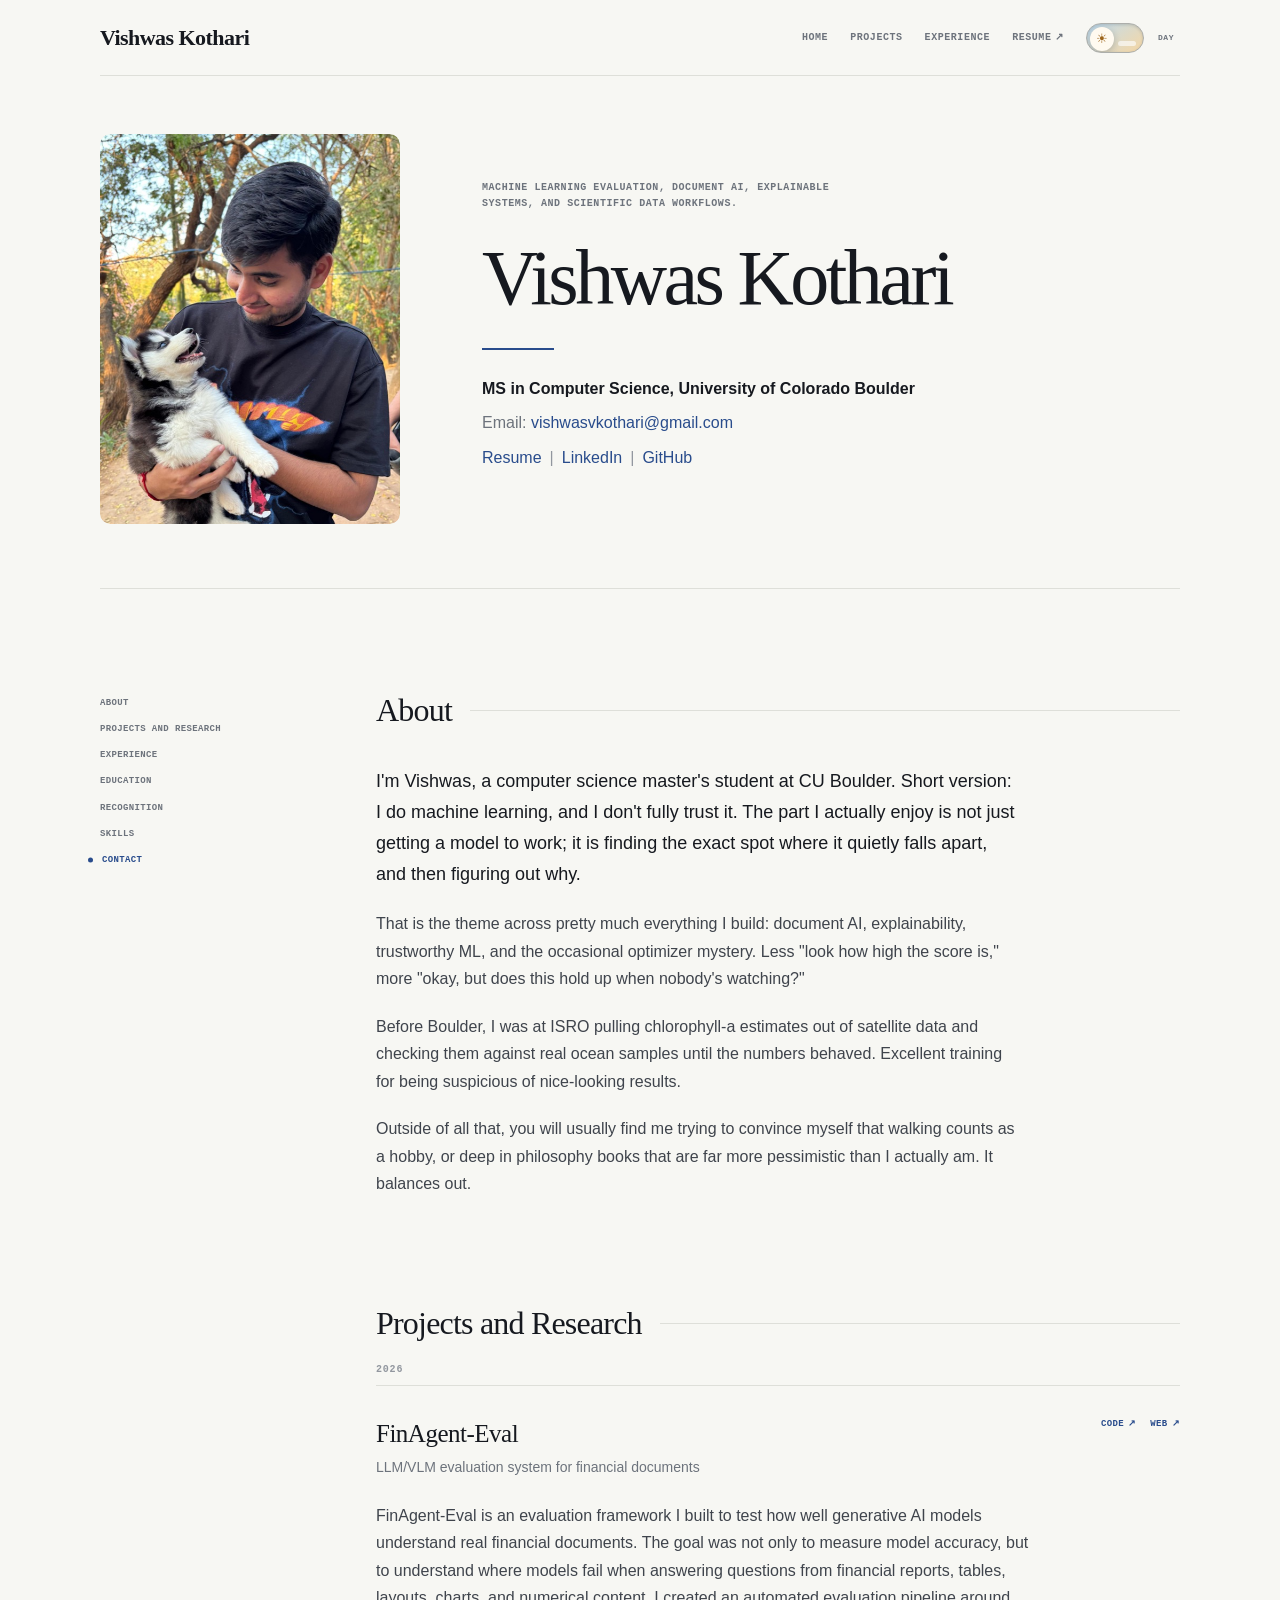
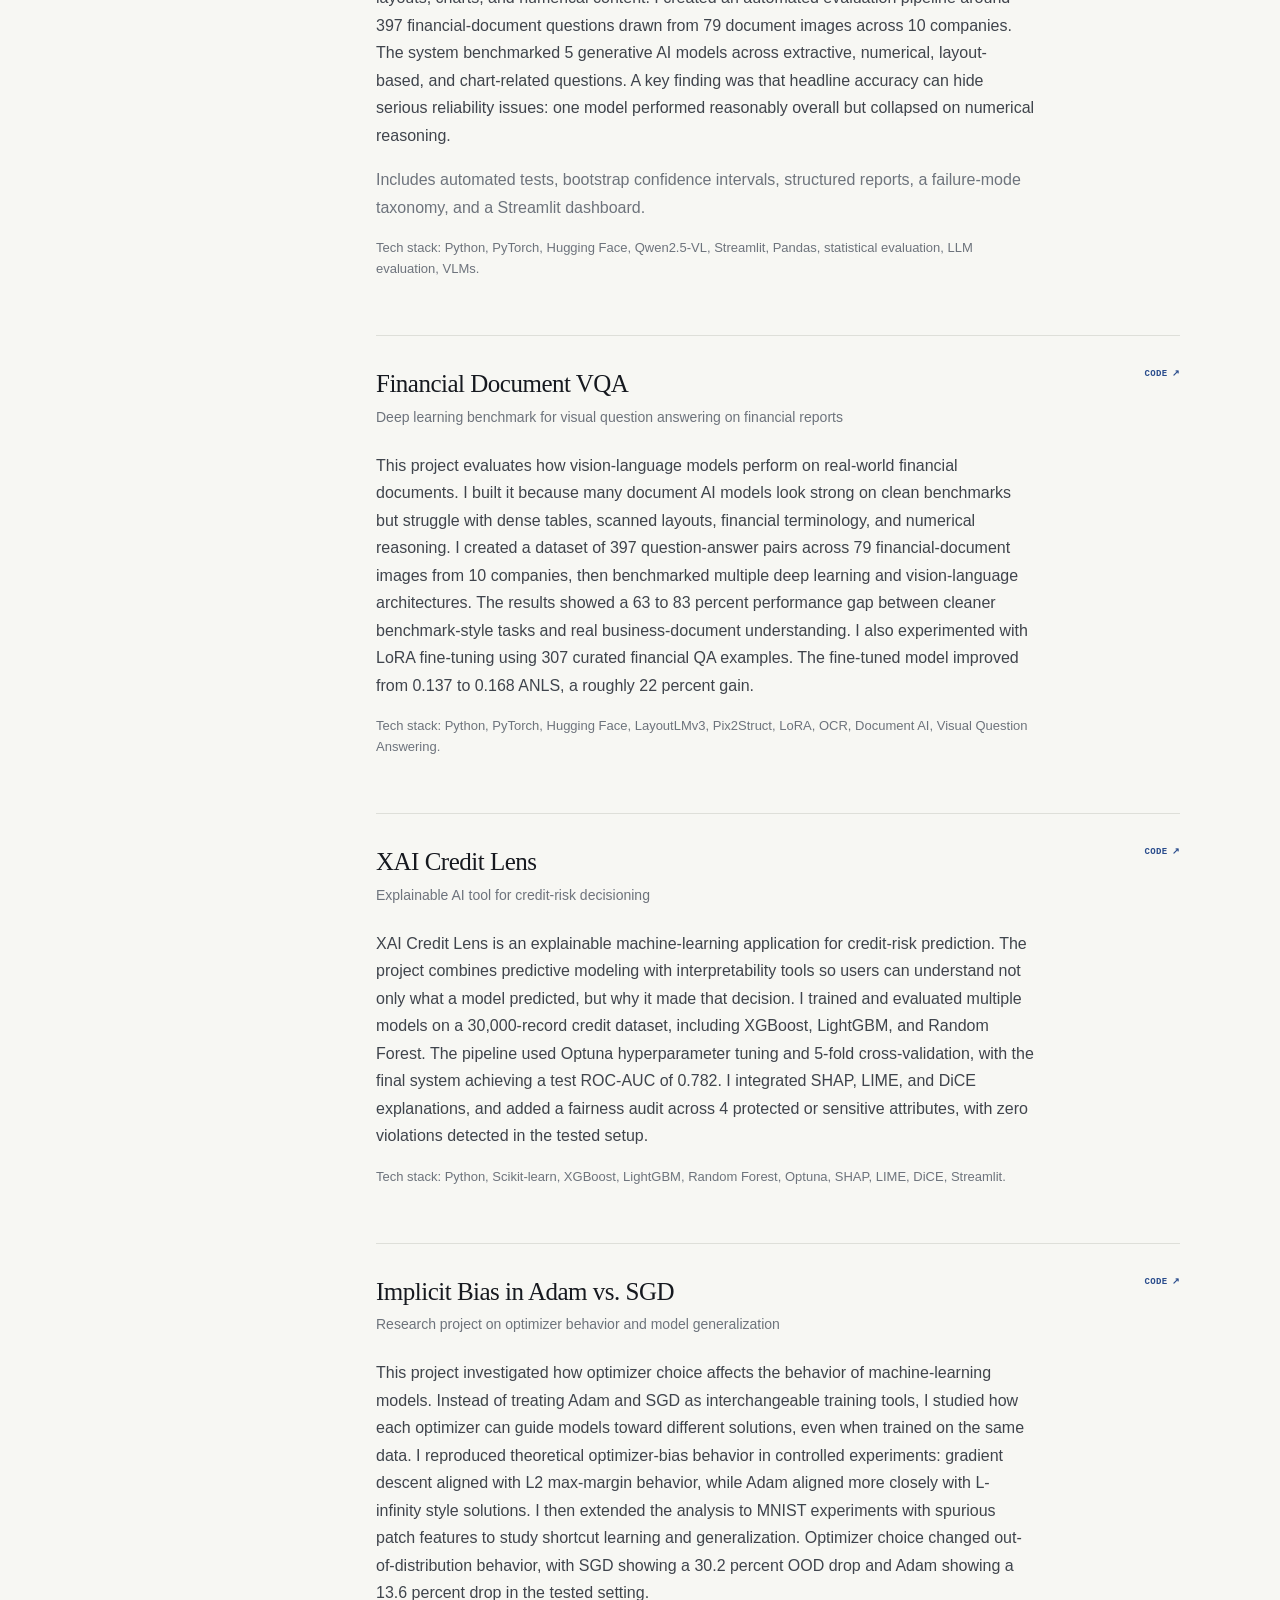
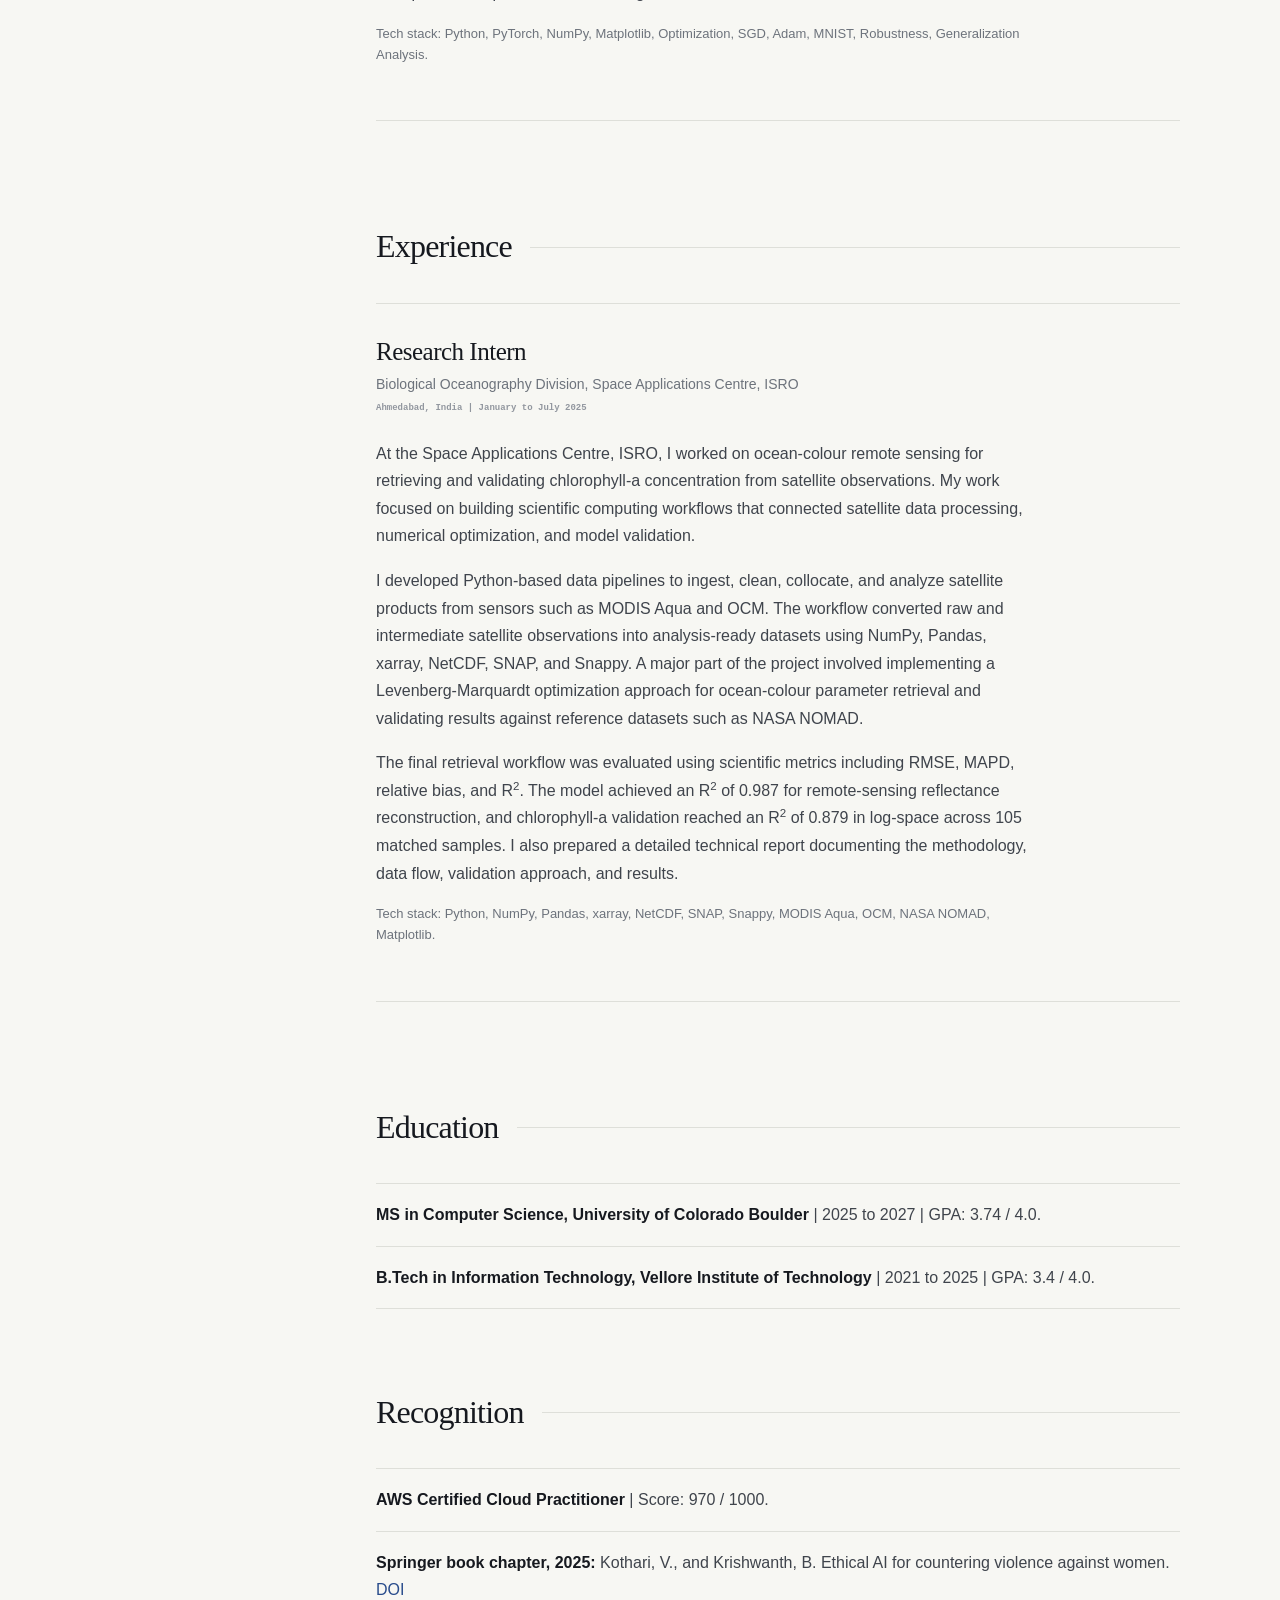
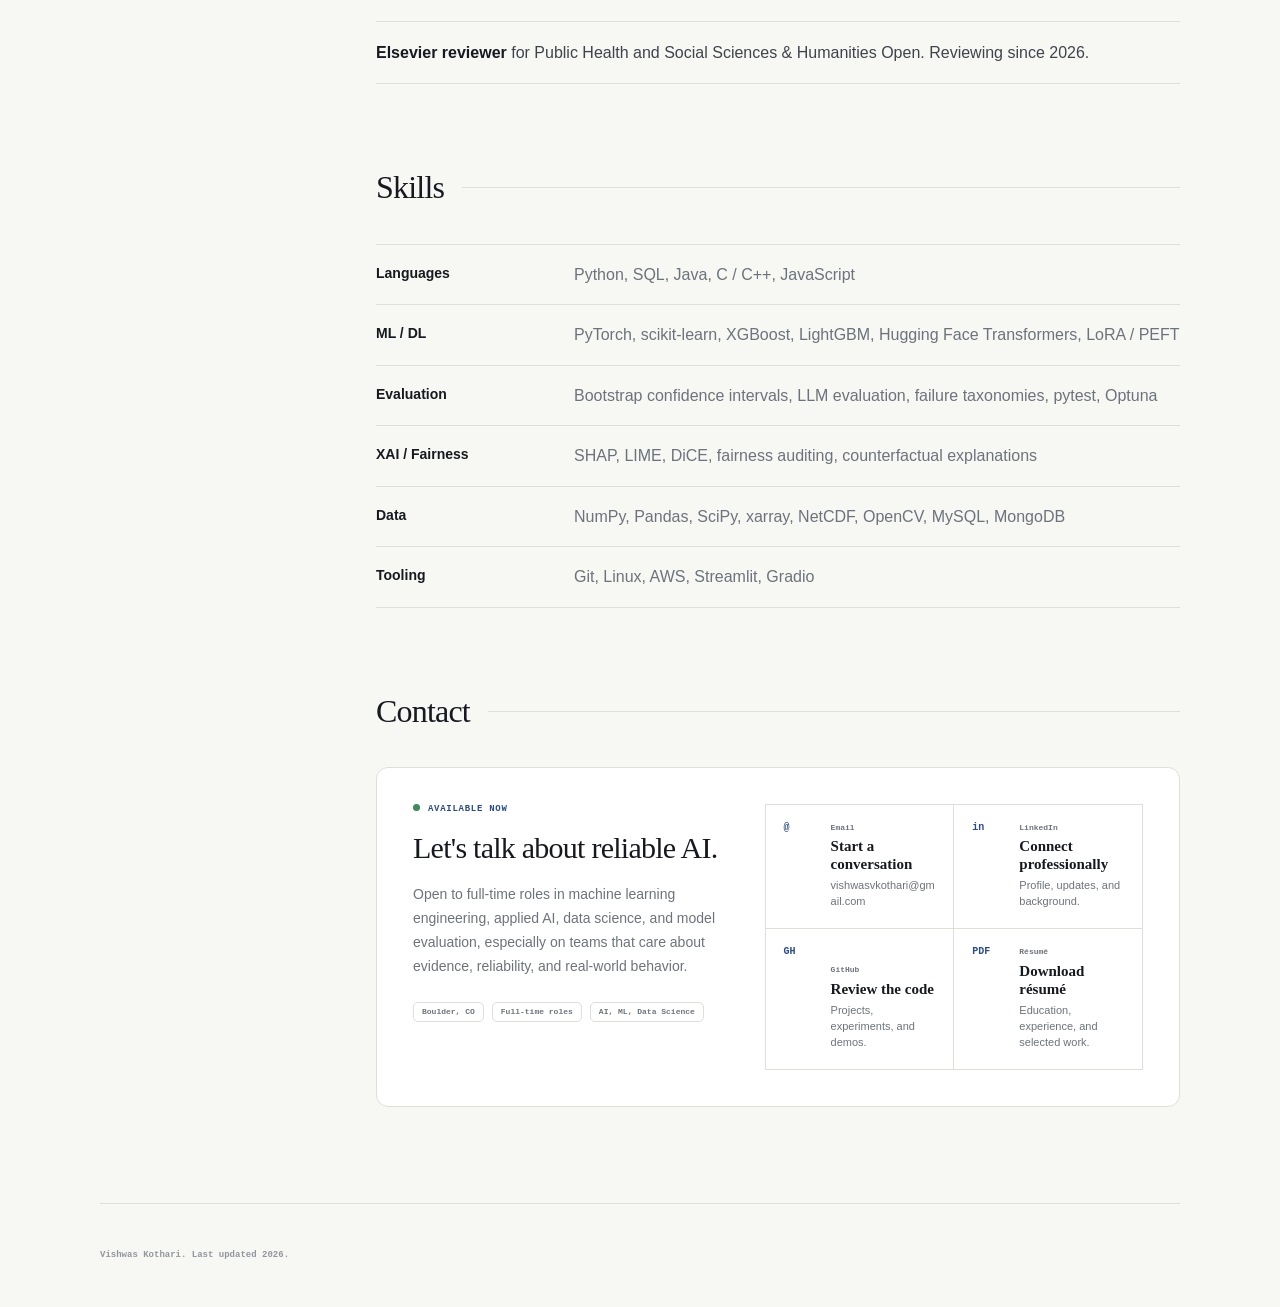
==== commit 4beedf76: "update" ====
--- a/index.html
+++ b/index.html
@@ -963,7 +963,7 @@
         <div class="dossier-copy">
           <p class="dossier-kicker">Machine learning evaluation, document AI, explainable systems, and scientific data workflows.</p>
           <h1>Vishwas Kothari</h1>
-          <div class="dossier-rule" />
+          <div class="dossier-rule"></div>
           <div class="dossier-details">
             <p class="role">MS in Computer Science, University of Colorado Boulder</p>
             <p>Email: <a href="mailto:vishwasvkothari@gmail.com">vishwasvkothari@gmail.com</a></p>
@@ -1123,7 +1123,7 @@
             <h2>Contact</h2>
             <div class="contact-layout">
               <div class="contact-copy">
-                <span class="contact-kicker"><span aria-hidden="true" />Available now</span>
+                <span class="contact-kicker"><span aria-hidden="true"></span>Available now</span>
                 <h3>Let&apos;s talk about reliable AI.</h3>
                 <p>Open to full-time roles in machine learning engineering, applied AI, data science, and model evaluation, especially on teams that care about evidence, reliability, and real-world behavior.</p>
                 <div class="availability" aria-label="Availability">
@@ -1228,4 +1228,3 @@
   </script>
 </body>
 </html>
-
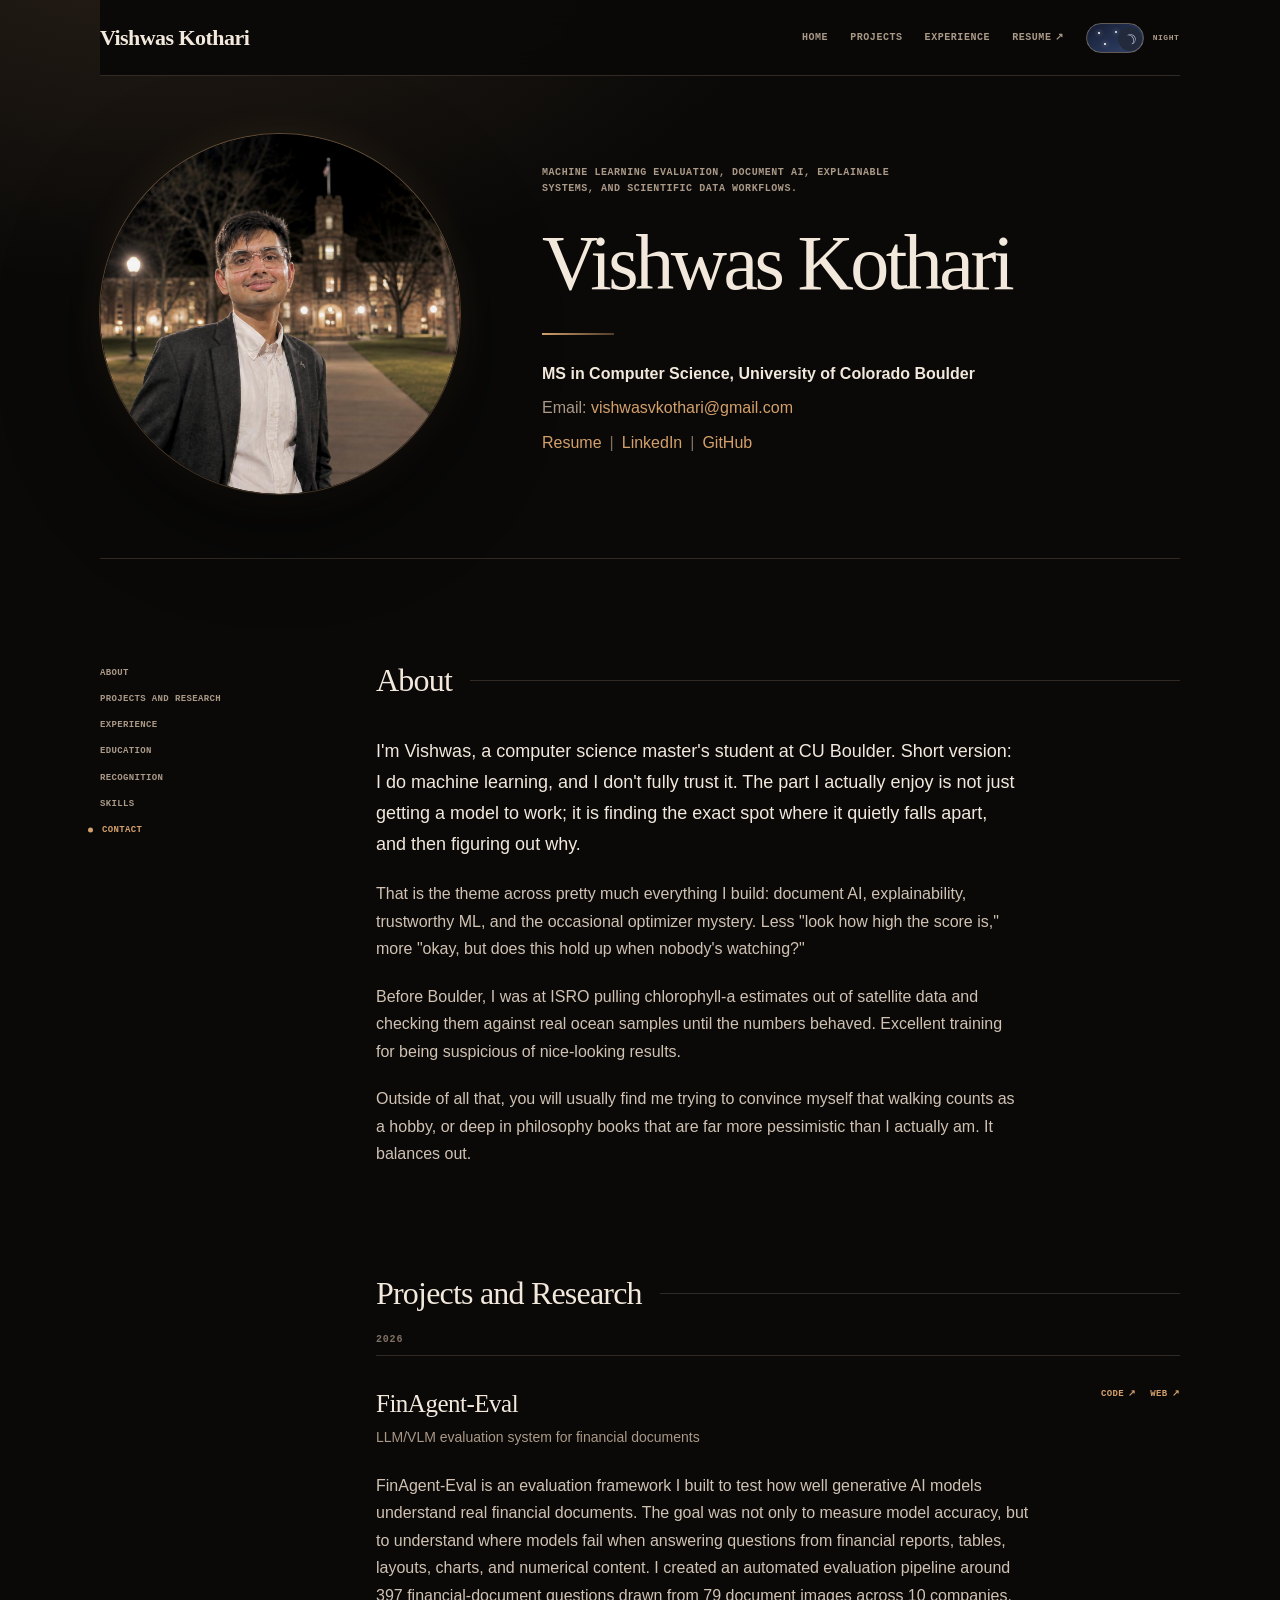
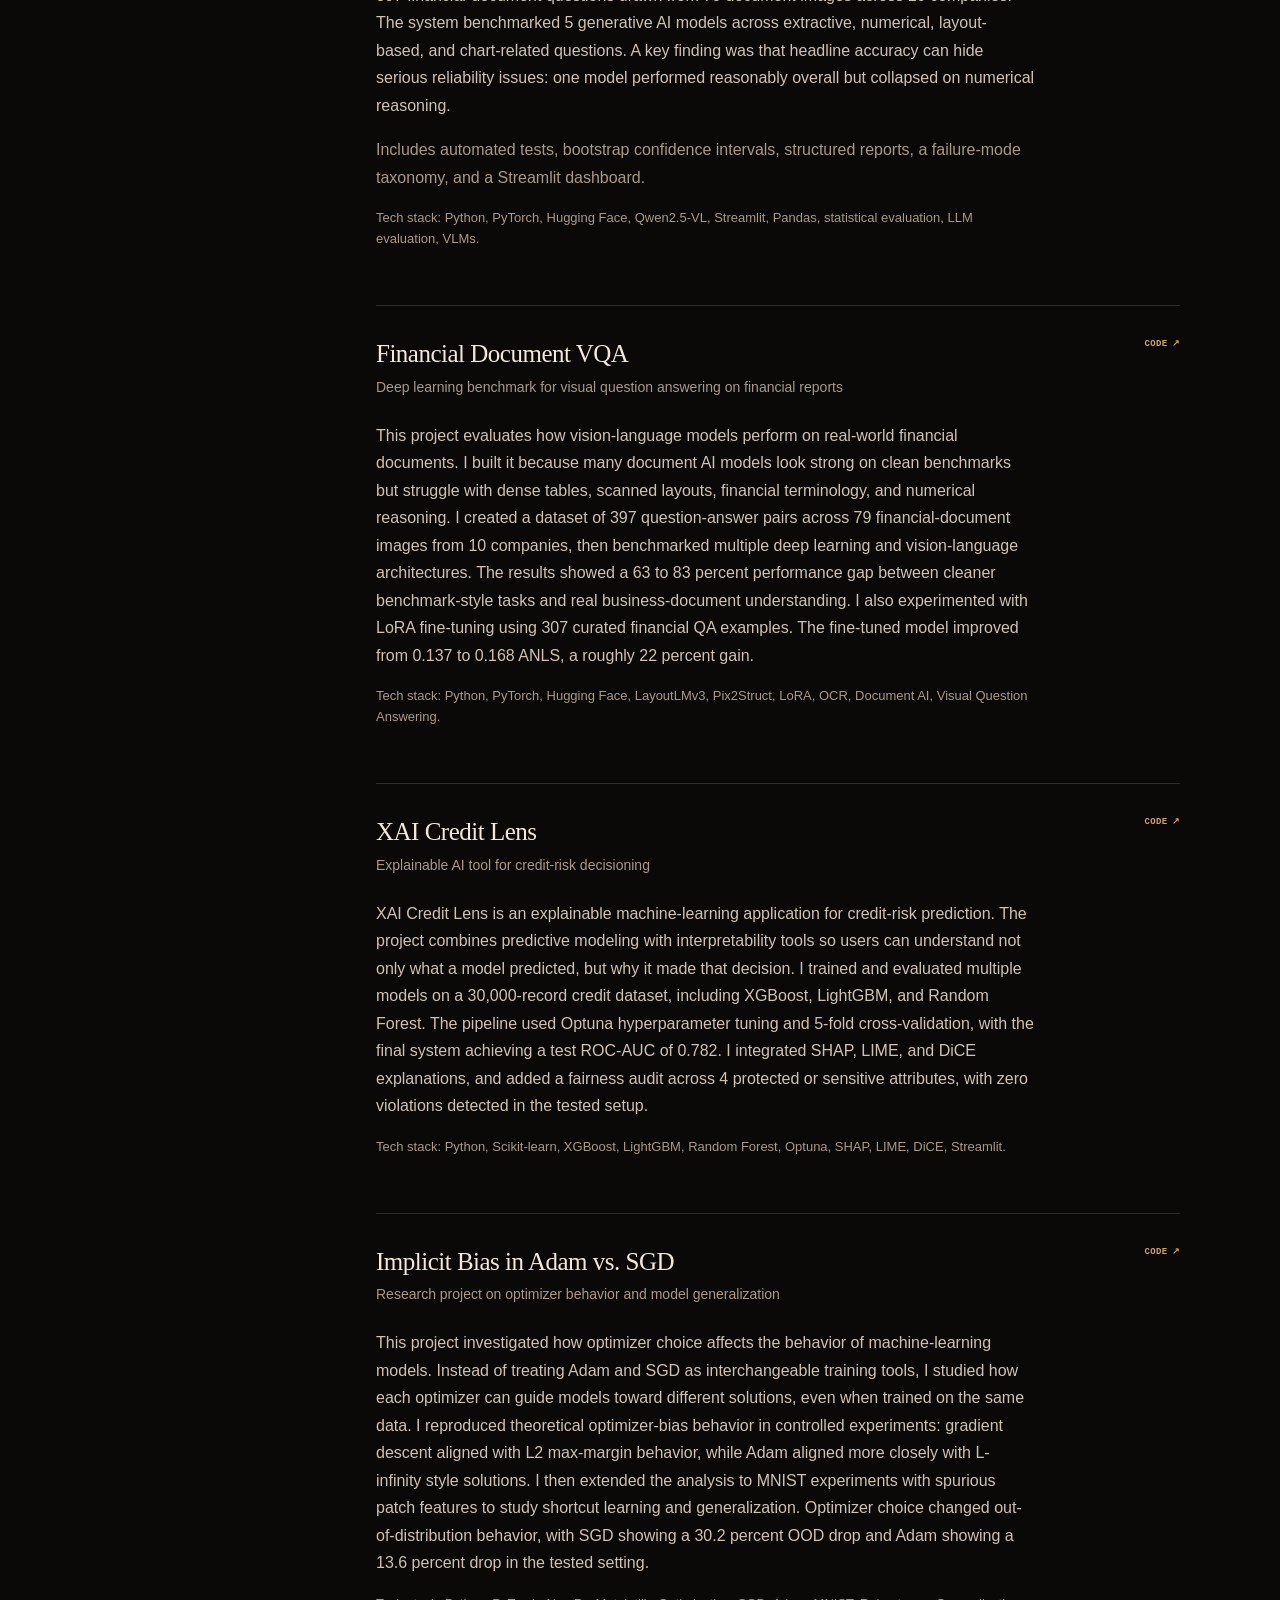
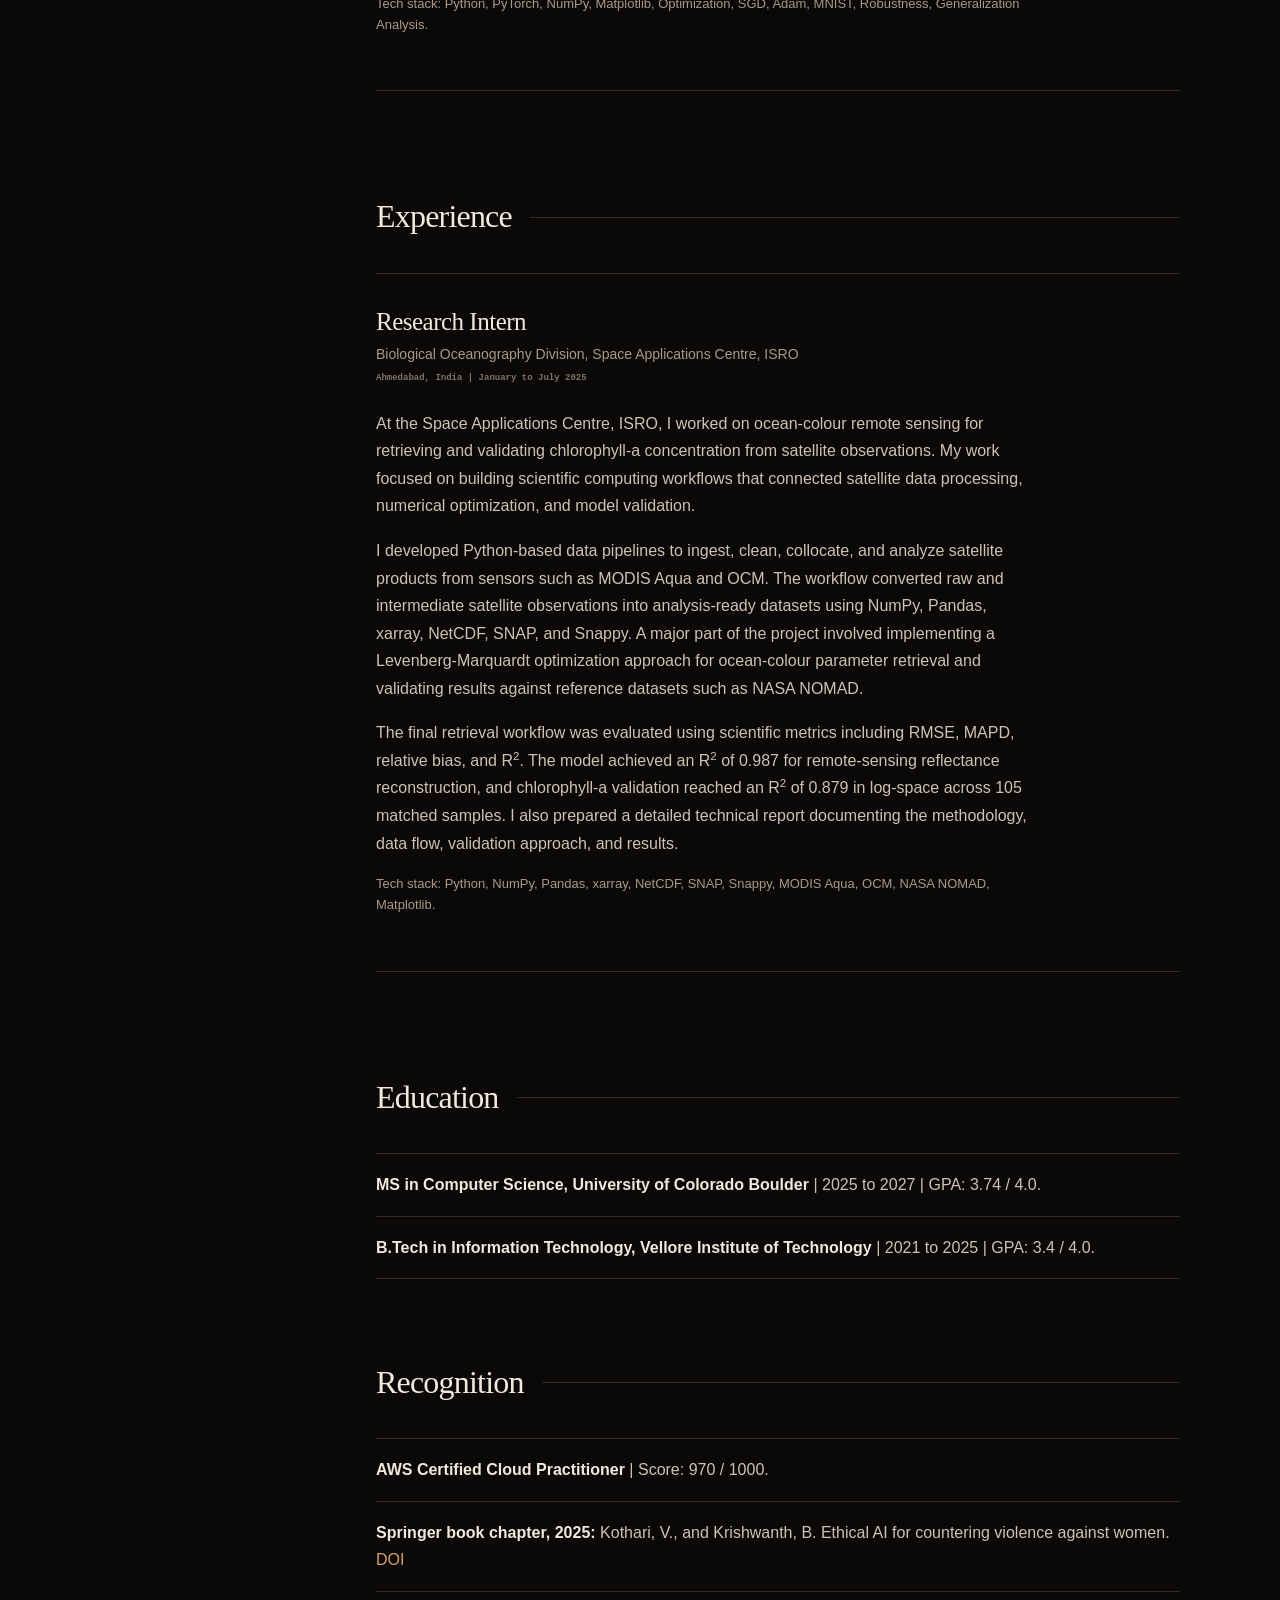
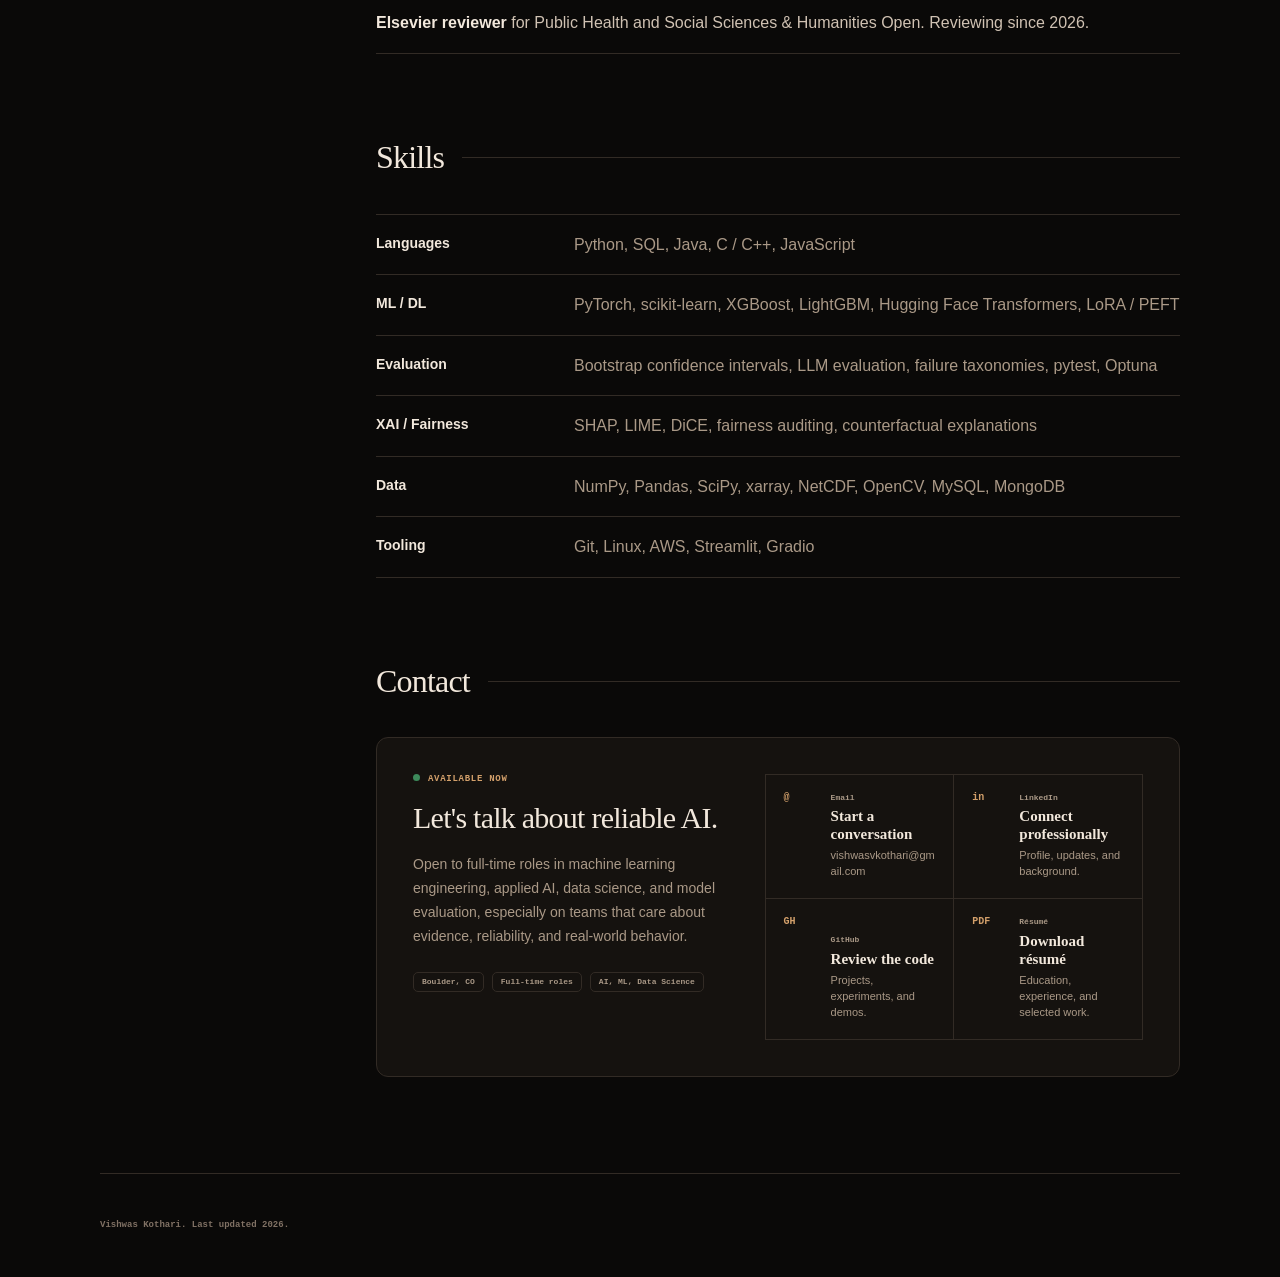
==== commit 63b58897: "Update" ====
--- a/index.html
+++ b/index.html
@@ -5,11 +5,11 @@
   <meta name="viewport" content="width=device-width, initial-scale=1">
   <title>Vishwas Kothari — ML Engineer &amp; Researcher</title>
   <meta name="description" content="Vishwas Kothari. MS Computer Science at CU Boulder. Machine learning, model evaluation, document intelligence, trustworthy AI, and scientific data systems.">
-  <meta name="theme-color" content="#f7f7f3">
+  <meta name="theme-color" content="#0a0908">
   <script>
     try {
       const stored = localStorage.getItem('theme');
-      const dark = stored ? stored === 'dark' : matchMedia('(prefers-color-scheme: dark)').matches;
+      const dark = stored ? stored === 'dark' : true;
       document.documentElement.dataset.theme = dark ? 'dark' : 'light';
     } catch (_) {}
   </script>
@@ -915,10 +915,182 @@
     margin-top: 21px;
   }
 
+  .skills-list li {
+    grid-template-columns: 1fr;
+    gap: 5px;
+  }
+
+  .contact-layout {
+    gap: 30px;
+    padding: 24px;
+  }
+
+  .contact-actions {
+    grid-template-columns: 1fr;
+  }
+
+  .contact-actions > a {
+    min-height: 105px;
+  }
+}
+
+@media (prefers-reduced-motion: reduce) {
+  *,
+  *::before,
+  *::after {
+    scroll-behavior: auto !important;
+    animation-duration: .01ms !important;
+    animation-iteration-count: 1 !important;
+    transition-duration: .01ms !important;
+  }
+
+  body.motion-ready [data-reveal] {
+    opacity: 1;
+    transform: none;
+  }
+}
+
 
 .theme-toggle { font-family: var(--sans); }
 .toggle-knob { font-size: 14px; line-height: 1; }
 
+/* Night portrait theme — tuned to the warm campus lighting */
+:root {
+  --page: #f3eee7;
+  --surface: #fbf8f2;
+  --ink: #211b17;
+  --body: #4a4039;
+  --muted: #77685e;
+  --faint: #9a8d83;
+  --line: #ded2c5;
+  --soft: #e7dbcf;
+  --accent: #8a5631;
+}
+
+html[data-theme='dark'] {
+  --page: #0a0908;
+  --surface: #15120f;
+  --ink: #f2e8dc;
+  --body: #d0c2b3;
+  --muted: #aa9987;
+  --faint: #807164;
+  --line: #322b25;
+  --soft: #201b16;
+  --accent: #d3a06b;
+}
+
+body {
+  background:
+    radial-gradient(900px 520px at 12% -10%, color-mix(in srgb, var(--accent) 15%, transparent), transparent 72%),
+    var(--page);
+  background-attachment: fixed;
+}
+
+.dossier {
+  grid-template-columns: minmax(290px, 360px) minmax(0, 1fr);
+}
+
+.dossier-photo {
+  width: 100%;
+  border-radius: 50%;
+  background: #020202;
+  box-shadow:
+    0 28px 72px rgba(57, 38, 24, .18),
+    0 0 0 1px color-mix(in srgb, var(--accent) 24%, var(--line));
+}
+
+html[data-theme='dark'] .dossier-photo {
+  box-shadow:
+    0 30px 90px rgba(0, 0, 0, .58),
+    0 0 42px color-mix(in srgb, var(--accent) 13%, transparent),
+    0 0 0 1px color-mix(in srgb, var(--accent) 34%, var(--line));
+}
+
+.dossier-photo img {
+  width: 100%;
+  height: auto;
+  aspect-ratio: 1;
+  border-radius: 50%;
+  object-fit: cover;
+  object-position: center;
+  background: #020202;
+  filter: saturate(.92) contrast(1.025);
+}
+
+.dossier-photo:hover img {
+  transform: scale(1.018);
+  filter: saturate(1) contrast(1.035);
+}
+
+.dossier-rule {
+  background: linear-gradient(90deg, var(--accent), color-mix(in srgb, var(--accent) 35%, transparent));
+}
+
+.contact-layout,
+.contact-copy,
+.contact-actions,
+.contact-actions > a,
+.contact-actions a > span:last-child {
+  min-width: 0;
+  max-width: 100%;
+}
+
+.contact-actions {
+  width: 100%;
+}
+
+@media (max-width: 900px) {
+  .dossier {
+    grid-template-columns: minmax(240px, 300px) minmax(0, 1fr);
+  }
+}
+
+@media (max-width: 680px) {
+  .dossier {
+    grid-template-columns: minmax(0, 1fr);
+  }
+
+  .dossier-photo {
+    width: min(82vw, 300px);
+    max-width: none;
+    margin-inline: auto;
+  }
+
+  .contact-layout {
+    width: 100%;
+    max-width: 100%;
+    min-width: 0;
+    gap: 24px;
+    overflow: hidden;
+    padding: 20px 16px;
+  }
+
+  .contact-actions {
+    width: 100%;
+    min-width: 0;
+    grid-template-columns: minmax(0, 1fr);
+    border-left: 0;
+  }
+
+  .contact-actions > a {
+    width: 100%;
+    min-width: 0;
+    grid-template-columns: 30px minmax(0, 1fr);
+    gap: 11px;
+    padding: 16px 14px;
+    border-left: 1px solid var(--line);
+  }
+
+  .contact-actions strong,
+  .contact-actions em {
+    max-width: 100%;
+    overflow-wrap: anywhere;
+  }
+
+  .availability span {
+    max-width: 100%;
+  }
+}
   </style>
 </head>
 <body>
@@ -953,7 +1125,7 @@
       <section class="dossier shell" aria-label="Profile">
         <div class="dossier-photo">
           <img
-            src="[data-uri]"
+            src="[data-uri]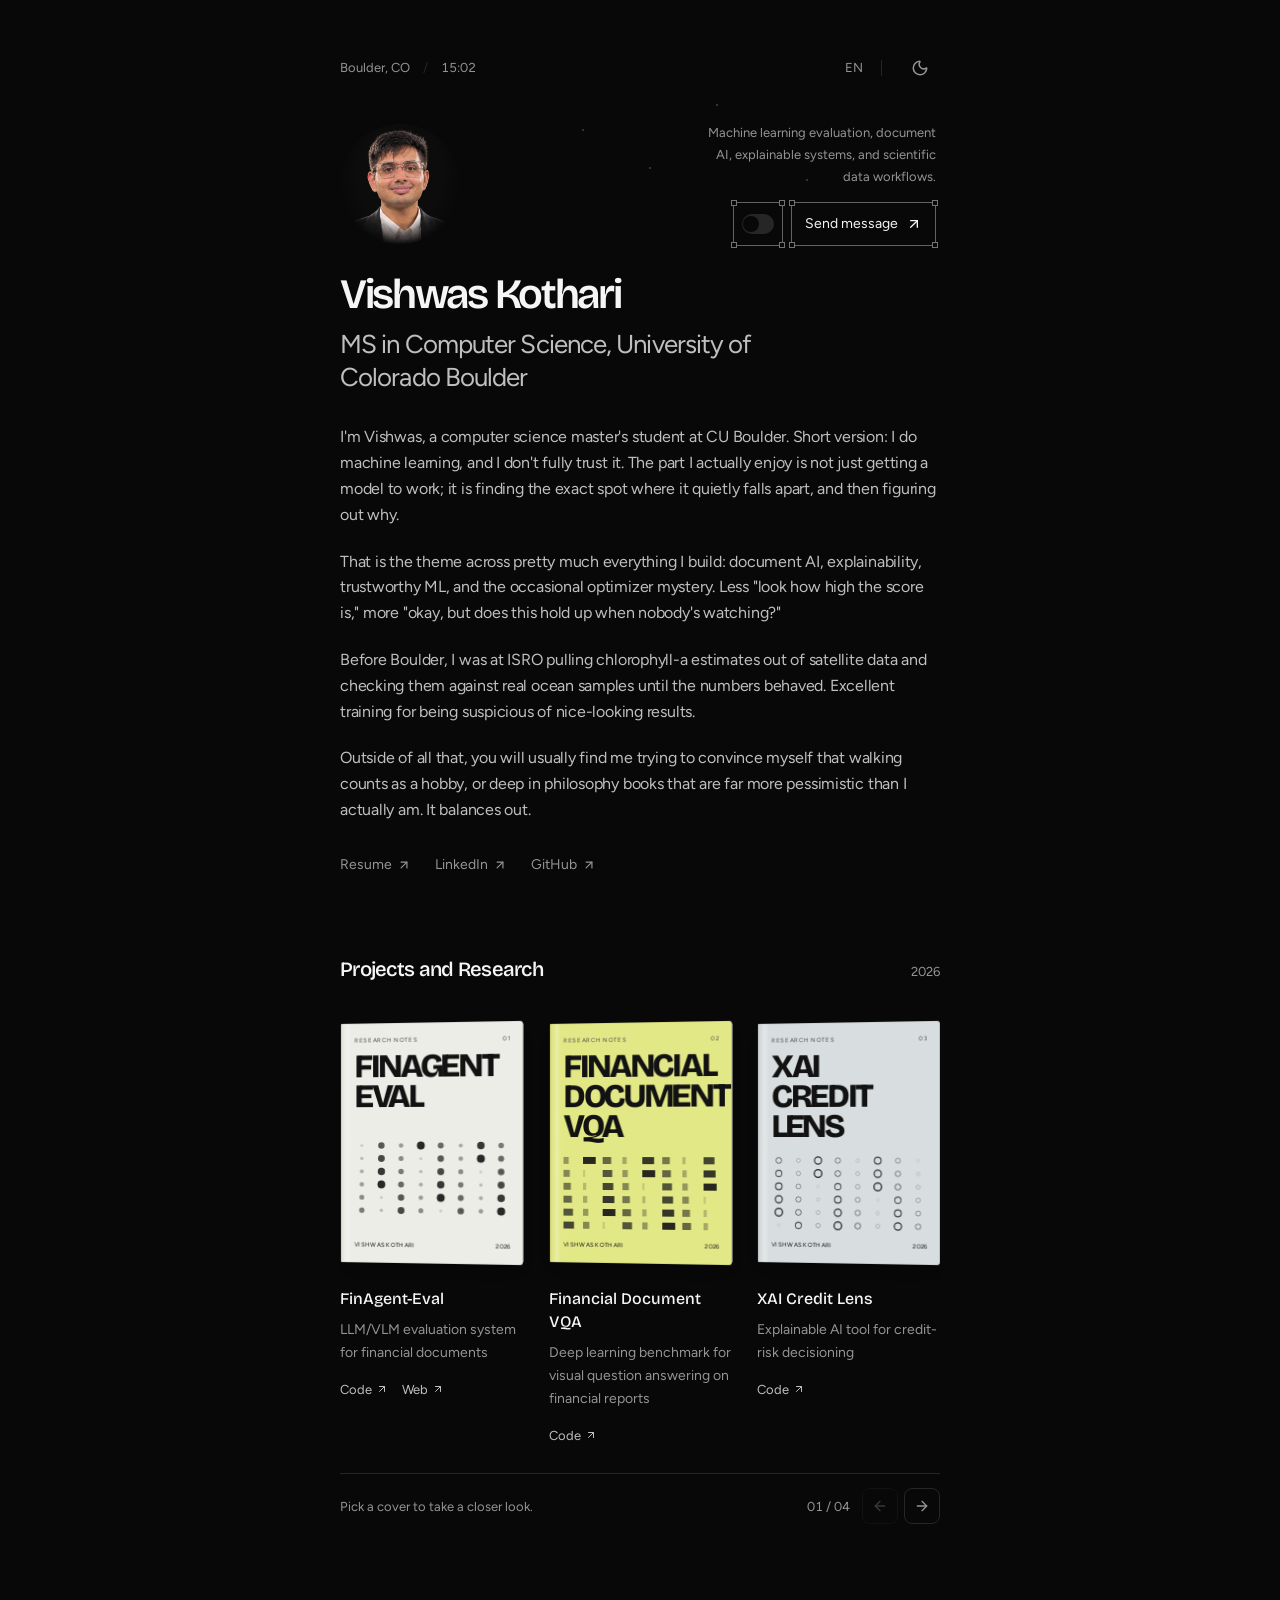
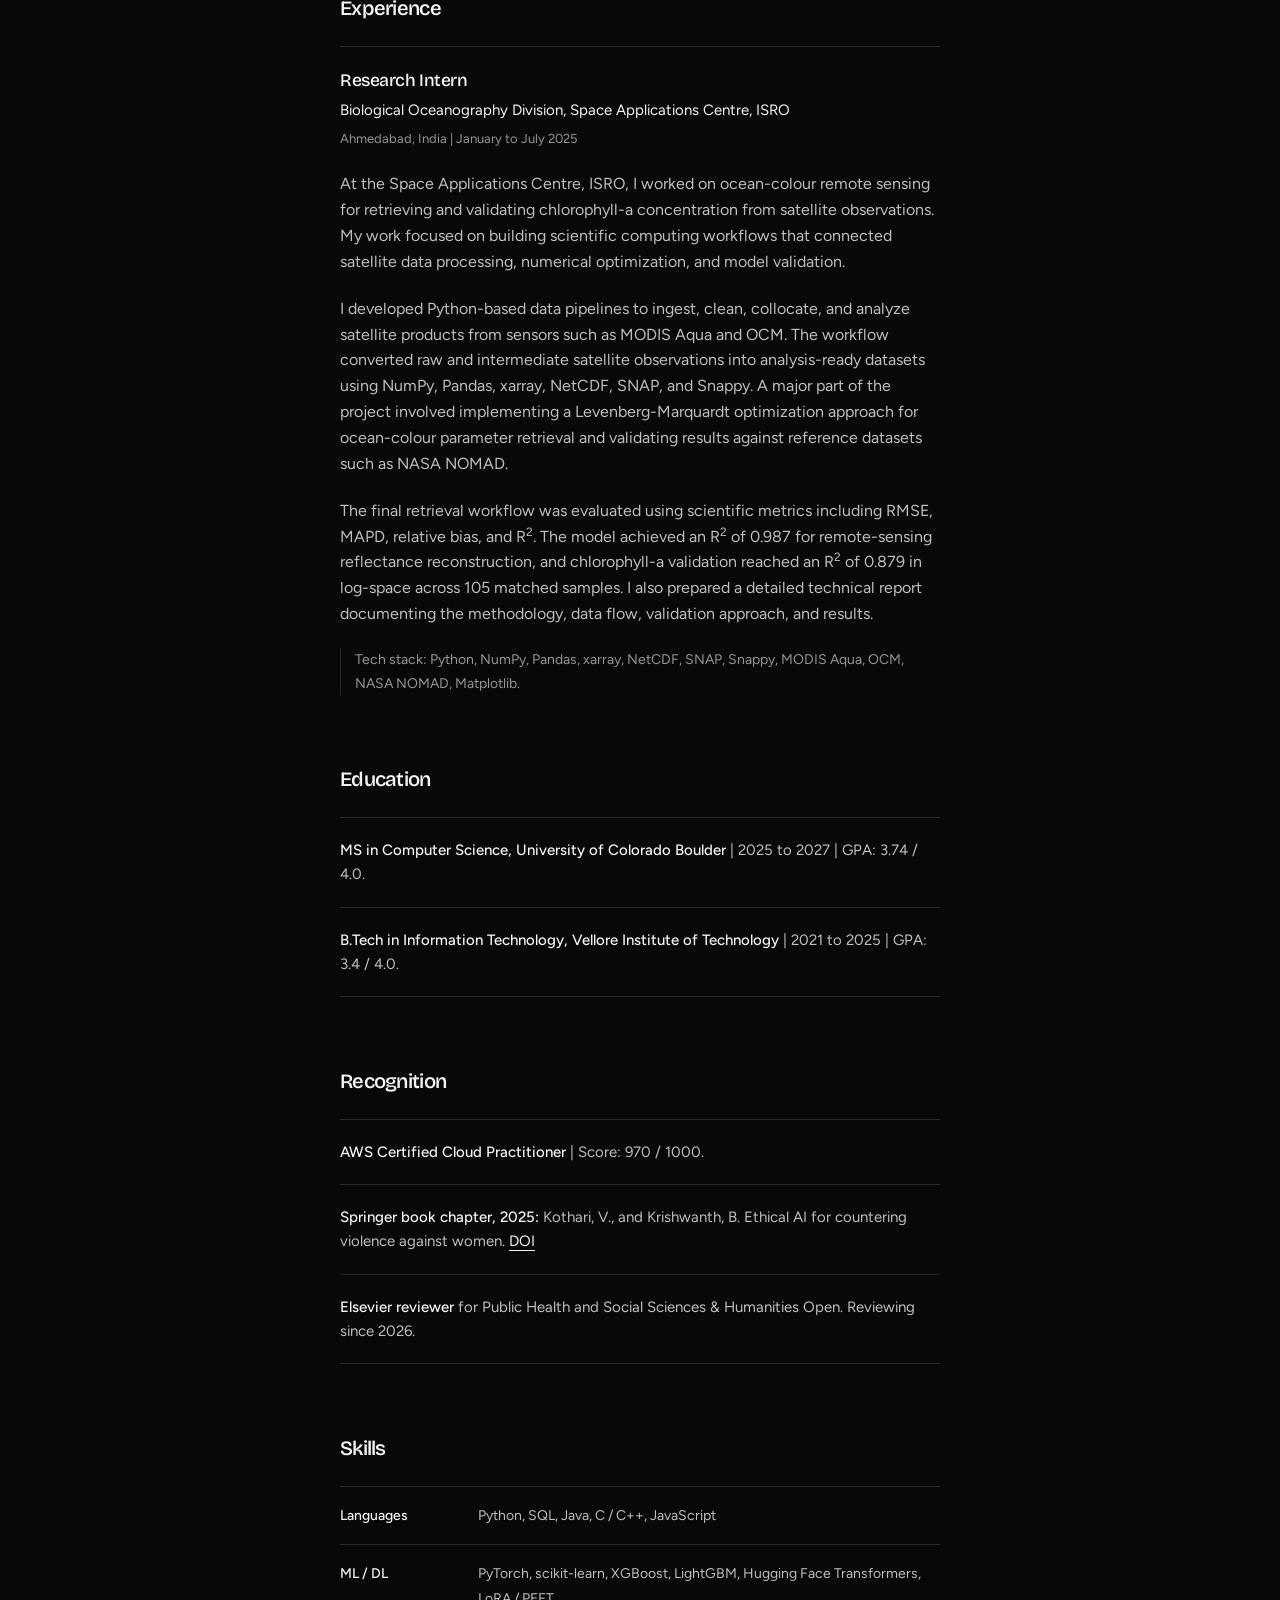
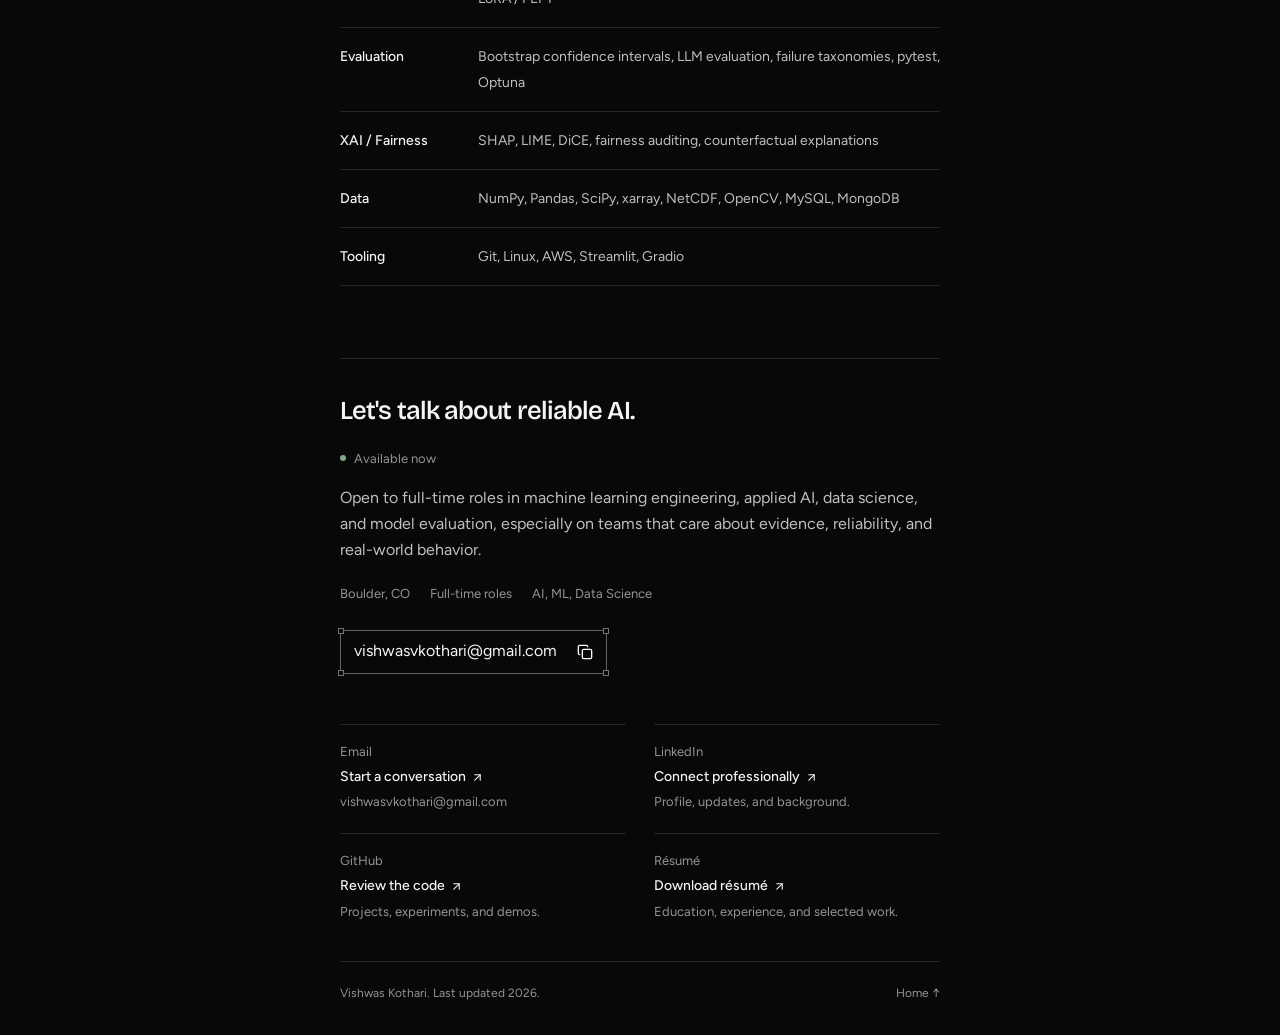
==== commit 96b0c892: "Redesign portfolio with interactive project covers and Creative mode Preserve original English conte" ====
--- a/index.html
+++ b/index.html
@@ -1,1405 +1,1227 @@
 <!doctype html>
-<html lang="en">
-<head>
-  <meta charset="utf-8">
-  <meta name="viewport" content="width=device-width, initial-scale=1">
-  <title>Vishwas Kothari — ML Engineer &amp; Researcher</title>
-  <meta name="description" content="Vishwas Kothari. MS Computer Science at CU Boulder. Machine learning, model evaluation, document intelligence, trustworthy AI, and scientific data systems.">
-  <meta name="theme-color" content="#0a0908">
-  <script>
-    try {
-      const stored = localStorage.getItem('theme');
-      const dark = stored ? stored === 'dark' : true;
-      document.documentElement.dataset.theme = dark ? 'dark' : 'light';
-    } catch (_) {}
-  </script>
-  <style>
-:root {
-  --page: #f7f7f3;
-  --surface: #ffffff;
-  --ink: #16191f;
-  --body: #3f444c;
-  --muted: #6d737c;
-  --faint: #92979f;
-  --line: #dedfd9;
-  --soft: #ecece7;
-  --accent: #294c8c;
-  --serif: Georgia, 'Times New Roman', serif;
-  --sans: Arial, Helvetica, sans-serif;
-  --mono: ui-monospace, SFMono-Regular, Menlo, Consolas, monospace;
-}
-
-html[data-theme='dark'] {
-  color-scheme: dark;
-  --page: #111318;
-  --surface: #181b21;
-  --ink: #eef0f3;
-  --body: #c5c9cf;
-  --muted: #9ca2ab;
-  --faint: #747b85;
-  --line: #30343c;
-  --soft: #20242b;
-  --accent: #9eb5ff;
-}
-
-* {
-  box-sizing: border-box;
-}
-
-html {
-  scroll-padding-top: 96px;
-}
-
-body {
-  margin: 0;
-  background: var(--page);
-  color: var(--body);
-  font-family: var(--sans);
-  font-size: 16px;
-  line-height: 1.72;
-  -webkit-font-smoothing: antialiased;
-  text-rendering: optimizeLegibility;
-  transition: background-color .35s ease, color .35s ease;
-}
-
-::view-transition-old(root),
-::view-transition-new(root) {
-  animation: none;
-  mix-blend-mode: normal;
-}
-
-::view-transition-new(root) {
-  z-index: 999;
-  animation: theme-reveal .58s cubic-bezier(.2, .75, .2, 1) both;
-}
-
-@keyframes theme-reveal {
-  from { clip-path: circle(0 at var(--theme-x, 92%) var(--theme-y, 38px)); }
-  to { clip-path: circle(150vmax at var(--theme-x, 92%) var(--theme-y, 38px)); }
-}
-
-a {
-  color: var(--accent);
-  text-decoration: none;
-}
-
-a:hover {
-  text-decoration: underline;
-  text-underline-offset: 3px;
-}
-
-a:focus-visible {
-  outline: 2px solid var(--accent);
-  outline-offset: 4px;
-}
-
-sup {
-  font-size: .72em;
-}
-
-.shell {
-  width: min(1080px, calc(100% - 48px));
-  margin-inline: auto;
-}
-
-.site-header {
-  position: sticky;
-  z-index: 20;
-  top: 0;
-  width: min(1080px, calc(100% - 48px));
-  min-height: 76px;
-  display: flex;
-  align-items: center;
-  justify-content: space-between;
-  gap: 24px;
-  margin-inline: auto;
-  border-bottom: 1px solid var(--line);
-  background: color-mix(in srgb, var(--page) 94%, transparent);
-  backdrop-filter: blur(14px);
-  transition: border-color .35s ease, background-color .35s ease;
-}
-
-.wordmark {
-  color: var(--ink);
-  font: 600 22px/1 var(--serif);
-  letter-spacing: -.025em;
-}
-
-.wordmark:hover {
-  text-decoration: none;
-}
-
-.site-header nav {
-  display: flex;
-  align-items: center;
-  gap: 22px;
-}
-
-.site-header nav > a {
-  position: relative;
-  color: var(--muted);
-  font: 600 10px/1 var(--mono);
-  letter-spacing: .055em;
-  text-transform: uppercase;
-}
-
-.site-header nav > a::after {
-  content: '';
-  position: absolute;
-  right: 0;
-  bottom: -7px;
-  left: 0;
-  height: 1px;
-  background: var(--accent);
-  transform: scaleX(0);
-  transform-origin: left;
-  transition: transform .28s ease;
-}
-
-.site-header nav > a:hover {
-  color: var(--accent);
-  text-decoration: none;
-}
-
-.site-header nav > a:hover::after {
-  transform: scaleX(1);
-}
-
-.nav-resume {
-  display: inline-flex;
-  align-items: center;
-  gap: 4px;
-}
-
-.theme-toggle {
-  display: inline-flex;
-  align-items: center;
-  gap: 8px;
-  padding: 0;
-  color: var(--muted);
-  border: 0;
-  background: transparent;
-  cursor: pointer;
-}
-
-.toggle-track {
-  position: relative;
-  width: 58px;
-  height: 30px;
-  overflow: hidden;
-  border: 1px solid color-mix(in srgb, var(--line) 75%, var(--ink));
-  border-radius: 999px;
-  background: linear-gradient(145deg, #bfdcf0, #f6d7a4);
-  box-shadow: inset 0 1px 3px rgba(30, 45, 65, .18);
-  transition: background .45s ease, border-color .35s ease, box-shadow .35s ease;
-}
-
-.toggle-sky {
-  position: absolute;
-  inset: 0;
-  background: linear-gradient(145deg, #151c31, #34466f);
-  opacity: 0;
-  transition: opacity .45s ease;
-}
-
-.toggle-star {
-  position: absolute;
-  width: 2px;
-  height: 2px;
-  border-radius: 50%;
-  background: #fff;
-  box-shadow: 0 0 4px #fff;
-}
-
-.toggle-star:nth-child(1) { top: 8px; left: 11px; }
-.toggle-star:nth-child(2) { top: 19px; left: 17px; }
-.toggle-star:nth-child(3) { top: 7px; left: 28px; }
-.toggle-star:nth-child(4) { top: 20px; left: 35px; }
-
-.toggle-cloud {
-  position: absolute;
-  right: 7px;
-  bottom: 6px;
-  width: 18px;
-  height: 5px;
-  border-radius: 999px;
-  background: rgba(255, 255, 255, .62);
-  transition: opacity .3s ease, transform .45s ease;
-}
-
-.toggle-knob {
-  position: absolute;
-  top: 3px;
-  left: 3px;
-  width: 24px;
-  height: 24px;
-  display: grid;
-  place-items: center;
-  color: #9d651b;
-  border-radius: 50%;
-  background: #fffaf0;
-  box-shadow: 0 2px 7px rgba(20, 30, 50, .22);
-  transform: translateX(0) rotate(0);
-  transition: transform .52s cubic-bezier(.2, .8, .2, 1), color .35s ease, background .35s ease;
-}
-
-.toggle-label {
-  min-width: 28px;
-  font: 600 8px/1 var(--mono);
-  letter-spacing: .06em;
-  text-transform: uppercase;
-}
-
-.theme-toggle:hover .toggle-knob {
-  transform: translateX(2px) rotate(18deg);
-}
-
-[data-theme='dark'] .toggle-sky { opacity: 1; }
-[data-theme='dark'] .toggle-cloud { opacity: 0; transform: translateX(10px); }
-[data-theme='dark'] .toggle-knob {
-  color: #d8e2ff;
-  background: #222a3c;
-  transform: translateX(28px) rotate(155deg);
-}
-[data-theme='dark'] .theme-toggle:hover .toggle-knob {
-  transform: translateX(26px) rotate(138deg);
-}
-
-.dossier {
-  display: grid;
-  grid-template-columns: minmax(220px, 300px) minmax(0, 1fr);
-  align-items: center;
-  gap: clamp(42px, 7vw, 82px);
-  margin-top: 58px;
-  margin-bottom: 104px;
-  padding: 0 0 64px;
-  border-bottom: 1px solid var(--line);
-  animation: hero-shell-in .72s ease-out both;
-}
-
-.dossier-photo {
-  position: relative;
-  min-width: 0;
-  overflow: hidden;
-  border-radius: 10px;
-  animation: portrait-in .78s .08s cubic-bezier(.2, .75, .2, 1) both;
-}
-
-.dossier-photo::after {
-  content: '';
-  position: absolute;
-  inset: -30% auto -30% -55%;
-  width: 34%;
-  pointer-events: none;
-  background: linear-gradient(90deg, transparent, rgba(255,255,255,.23), transparent);
-  transform: skewX(-18deg);
-  transition: left .7s ease;
-}
-
-.dossier-photo:hover::after { left: 125%; }
-
-.dossier-photo img {
-  width: 100%;
-  height: 390px;
-  display: block;
-  border-radius: 10px;
-  object-fit: cover;
-  object-position: 50% 28%;
-  background: var(--soft);
-  transition: transform .55s cubic-bezier(.2, .75, .2, 1), filter .35s ease;
-}
-
-.dossier-photo:hover img {
-  transform: scale(1.025);
-  filter: saturate(1.04) contrast(1.015);
-}
-
-.dossier-copy {
-  max-width: 690px;
-  animation: hero-copy-in .78s .16s cubic-bezier(.2, .75, .2, 1) both;
-}
-
-.dossier-kicker {
-  max-width: 58ch;
-  margin: 0 0 28px;
-  color: var(--muted);
-  font: 600 10px/1.6 var(--mono);
-  letter-spacing: .055em;
-  text-transform: uppercase;
-}
-
-.dossier h1 {
-  margin: 0;
-  color: var(--ink);
-  font: 500 clamp(48px, 7vw, 78px)/.98 var(--serif);
-  letter-spacing: -.045em;
-}
-
-.dossier-rule {
-  width: 72px;
-  height: 2px;
-  margin: 32px 0 25px;
-  background: var(--accent);
-  transform-origin: left;
-  animation: rule-in .68s .46s cubic-bezier(.2, .75, .2, 1) both;
-}
-
-@keyframes hero-shell-in {
-  from { opacity: 0; }
-  to { opacity: 1; }
-}
-
-@keyframes portrait-in {
-  from { opacity: 0; transform: translateY(20px) scale(.975); }
-  to { opacity: 1; transform: translateY(0) scale(1); }
-}
-
-@keyframes hero-copy-in {
-  from { opacity: 0; transform: translateY(18px); }
-  to { opacity: 1; transform: translateY(0); }
-}
-
-@keyframes rule-in {
-  from { transform: scaleX(0); }
-  to { transform: scaleX(1); }
-}
-
-.dossier-details p {
-  margin: 7px 0;
-  color: var(--muted);
-}
-
-.dossier-details .role {
-  color: var(--ink);
-  font-weight: 600;
-}
-
-.profile-links {
-  display: flex;
-  flex-wrap: wrap;
-  gap: 8px;
-}
-
-.profile-links span {
-  color: var(--faint);
-}
-
-.editorial-shell {
-  display: grid;
-  grid-template-columns: 180px minmax(0, 1fr);
-  align-items: start;
-  gap: clamp(52px, 8vw, 96px);
-}
-
-.section-index {
-  position: sticky;
-  top: 104px;
-  display: flex;
-  flex-direction: column;
-  gap: 14px;
-  padding-top: 4px;
-}
-
-.section-index a {
-  position: relative;
-  color: var(--muted);
-  font: 600 9px/1.35 var(--mono);
-  letter-spacing: .04em;
-  text-transform: uppercase;
-  transition: color .2s ease, transform .2s ease;
-}
-
-.section-index a::before {
-  content: '';
-  position: absolute;
-  top: 50%;
-  left: -14px;
-  width: 5px;
-  height: 5px;
-  border-radius: 50%;
-  background: var(--accent);
-  opacity: 0;
-  transform: translateY(-50%) scale(.4);
-  transition: opacity .2s ease, transform .2s ease;
-}
-
-.section-index a:hover {
-  color: var(--accent);
-  text-decoration: none;
-  transform: translateX(2px);
-}
-
-.section-index a[aria-current='true'] {
-  color: var(--accent);
-  transform: translateX(2px);
-}
-
-.section-index a[aria-current='true']::before {
-  opacity: 1;
-  transform: translateY(-50%) scale(1);
-}
-
-.document-content {
-  min-width: 0;
-}
-
-body.motion-ready [data-reveal] {
-  opacity: 0;
-  transform: translateY(22px);
-  transition:
-    opacity .62s var(--reveal-delay, 0ms) cubic-bezier(.2, .75, .2, 1),
-    transform .62s var(--reveal-delay, 0ms) cubic-bezier(.2, .75, .2, 1);
-}
-
-body.motion-ready [data-reveal].is-visible {
-  opacity: 1;
-  transform: translateY(0);
-}
-
-.text-section {
-  margin: 0 0 108px;
-  scroll-margin-top: 96px;
-}
-
-.text-section > h2 {
-  display: flex;
-  align-items: center;
-  gap: 18px;
-  margin: 0 0 38px;
-  color: var(--ink);
-  font: 500 32px/1.1 var(--serif);
-  letter-spacing: -.025em;
-}
-
-.text-section > h2::after {
-  content: '';
-  flex: 1;
-  height: 1px;
-  background: var(--line);
-}
-
-.prose {
-  max-width: 72ch;
-}
-
-.prose p {
-  margin: 0 0 20px;
-}
-
-.about-prose p:first-child {
-  color: var(--ink);
-  font-size: 18px;
-}
-
-.year {
-  display: block;
-  margin: -14px 0 10px;
-  color: var(--faint);
-  font: 600 10px/1 var(--mono);
-  letter-spacing: .08em;
-}
-
-.work-item {
-  position: relative;
-  padding: 34px 0 38px;
-  border-top: 1px solid var(--line);
-}
-
-.work-item::before {
-  content: '';
-  position: absolute;
-  top: 32px;
-  bottom: 36px;
-  left: -18px;
-  width: 2px;
-  border-radius: 2px;
-  background: var(--accent);
-  opacity: 0;
-  transform: scaleY(.25);
-  transition: opacity .28s ease, transform .32s cubic-bezier(.2, .75, .2, 1);
-}
-
-.work-item:hover::before {
-  opacity: 1;
-  transform: scaleY(1);
-}
-
-.work-item:last-child {
-  border-bottom: 1px solid var(--line);
-}
-
-.work-heading {
-  display: flex;
-  align-items: flex-start;
-  justify-content: space-between;
-  gap: 28px;
-}
-
-.work-heading h3 {
-  margin: 0;
-  color: var(--ink);
-  font: 500 25px/1.15 var(--serif);
-  letter-spacing: -.02em;
-  transition: color .22s ease, transform .28s ease;
-}
-
-.work-item:hover .work-heading h3 {
-  color: var(--accent);
-  transform: translateX(3px);
-}
-
-.project-subtitle {
-  margin: 8px 0 0;
-  color: var(--muted);
-  font-size: 14px;
-  line-height: 1.5;
-}
-
-.experience-meta {
-  margin: 7px 0 0;
-  color: var(--faint);
-  font: 600 9px/1.5 var(--mono);
-}
-
-.work-links {
-  display: flex;
-  flex: none;
-  gap: 14px;
-}
-
-.work-links a {
-  display: inline-flex;
-  align-items: center;
-  gap: 4px;
-  font: 600 9px/1 var(--mono);
-  letter-spacing: .04em;
-  text-transform: uppercase;
-}
-
-.work-links a svg {
-  transition: transform .25s ease;
-}
-
-.work-links a:hover svg {
-  transform: translate(2px, -2px);
-}
-
-.work-copy {
-  max-width: 74ch;
-  margin-top: 24px;
-}
-
-.work-copy p {
-  margin: 0 0 17px;
-}
-
-.work-venue {
-  color: var(--muted);
-}
-
-.tech-stack {
-  color: var(--muted);
-  font-size: 13px;
-  line-height: 1.6;
-}
-
-.compact-section {
-  margin-bottom: 86px;
-}
-
-.plain-list,
-.skills-list {
-  padding: 0;
-  margin: 0;
-  list-style: none;
-}
-
-.plain-list li {
-  padding: 17px 0;
-  border-top: 1px solid var(--line);
-}
-
-.plain-list li:last-child {
-  border-bottom: 1px solid var(--line);
-}
-
-.plain-list strong {
-  color: var(--ink);
-}
-
-.skills-list {
-  border-top: 1px solid var(--line);
-}
-
-.skills-list li {
-  display: grid;
-  grid-template-columns: 170px minmax(0, 1fr);
-  gap: 28px;
-  padding: 16px 0;
-  border-bottom: 1px solid var(--line);
-}
-
-.skills-list strong {
-  color: var(--ink);
-  font-size: 14px;
-}
-
-.skills-list span {
-  color: var(--muted);
-}
-
-.contact-section {
-  margin-bottom: 96px;
-}
-
-.contact-layout {
-  display: grid;
-  grid-template-columns: minmax(0, .9fr) minmax(330px, 1.1fr);
-  gap: 42px;
-  padding: 36px;
-  border: 1px solid var(--line);
-  border-radius: 12px;
-  background: var(--surface);
-  transition: border-color .25s ease, box-shadow .3s ease, transform .3s ease, background-color .35s ease;
-}
-
-.contact-layout:hover {
-  border-color: color-mix(in srgb, var(--accent) 36%, var(--line));
-  box-shadow: 0 18px 42px color-mix(in srgb, var(--ink) 8%, transparent);
-  transform: translateY(-3px);
-}
-
-.contact-kicker {
-  display: block;
-  margin-bottom: 17px;
-  color: var(--accent);
-  font: 600 9px/1 var(--mono);
-  letter-spacing: .08em;
-  text-transform: uppercase;
-}
-
-.contact-kicker > span {
-  display: inline-block;
-  width: 7px;
-  height: 7px;
-  margin-right: 8px;
-  border-radius: 50%;
-  background: #3d8a5b;
-}
-
-.contact-copy h3 {
-  margin: 0;
-  color: var(--ink);
-  font: 500 30px/1.1 var(--serif);
-  letter-spacing: -.025em;
-}
-
-.contact-copy > p {
-  margin: 18px 0 0;
-  color: var(--muted);
-  font-size: 14px;
-}
-
-.availability {
-  display: flex;
-  flex-wrap: wrap;
-  gap: 8px;
-  margin-top: 24px;
-}
-
-.availability span {
-  padding: 5px 8px;
-  color: var(--muted);
-  border: 1px solid var(--line);
-  border-radius: 5px;
-  font: 600 8px/1 var(--mono);
-}
-
-.contact-actions {
-  display: grid;
-  grid-template-columns: 1fr 1fr;
-  border-top: 1px solid var(--line);
-  border-left: 1px solid var(--line);
-}
-
-.contact-actions > a {
-  min-height: 116px;
-  display: grid;
-  grid-template-columns: 34px minmax(0, 1fr);
-  gap: 13px;
-  padding: 18px;
-  color: inherit;
-  border-right: 1px solid var(--line);
-  border-bottom: 1px solid var(--line);
-  transition: background-color .2s ease, color .2s ease;
-}
-
-.contact-actions > a:hover {
-  text-decoration: none;
-  background: var(--page);
-}
-
-.contact-mark {
-  color: var(--accent);
-  font: 700 10px/1 var(--mono);
-}
-
-.contact-actions a > span:last-child {
-  display: flex;
-  min-width: 0;
-  flex-direction: column;
-  justify-content: flex-end;
-}
-
-.contact-actions small {
-  color: var(--muted);
-  font: 600 8px/1.2 var(--mono);
-}
-
-.contact-actions strong {
-  margin-top: 5px;
-  color: var(--ink);
-  font: 600 15px/1.2 var(--serif);
-}
-
-.contact-actions em {
-  margin-top: 5px;
-  color: var(--muted);
-  font-size: 11px;
-  font-style: normal;
-  line-height: 1.45;
-  overflow-wrap: anywhere;
-}
-
-.site-footer {
-  min-height: 104px;
-  display: flex;
-  align-items: center;
-  color: var(--faint);
-  border-top: 1px solid var(--line);
-  font: 600 9px/1.4 var(--mono);
-}
-
-@media (max-width: 900px) {
-  .dossier {
-    grid-template-columns: minmax(200px, 250px) minmax(0, 1fr);
-    gap: 44px;
-  }
-
-  .dossier-photo img {
-    height: 350px;
-  }
-
-  .editorial-shell {
-    grid-template-columns: 1fr;
-    gap: 48px;
-  }
-
-  .section-index {
-    position: sticky;
-    top: 76px;
-    z-index: 10;
-    flex-direction: row;
-    gap: 18px;
-    overflow-x: auto;
-    padding: 15px 0;
-    background: var(--page);
-  }
-
-  .section-index a {
-    flex: none;
-  }
-
-  .contact-layout {
-    grid-template-columns: 1fr;
-  }
-}
-
-@media (max-width: 680px) {
-  html {
-    scroll-padding-top: 78px;
-  }
-
-  .shell,
-  .site-header {
-    width: min(100% - 30px, 1080px);
-  }
-
-  .site-header {
-    min-height: 68px;
-  }
-
-  .site-header nav {
-    gap: 13px;
-  }
-
-  .site-header nav > a:not(.nav-resume) {
-    display: none;
-  }
-
-  .nav-resume {
-    font-size: 0 !important;
-  }
-
-  .nav-resume svg {
-    width: 16px;
-    height: 16px;
-  }
-
-  .toggle-label {
-    display: none;
-  }
-
-  .toggle-track {
-    width: 54px;
-  }
-
-  [data-theme='dark'] .toggle-knob {
-    transform: translateX(24px) rotate(155deg);
-  }
-
-  [data-theme='dark'] .theme-toggle:hover .toggle-knob {
-    transform: translateX(22px) rotate(138deg);
-  }
-
-  .dossier {
-    grid-template-columns: 1fr;
-    gap: 30px;
-    margin-top: 26px;
-    margin-bottom: 72px;
-    padding-bottom: 46px;
-  }
-
-  .dossier-photo {
-    max-width: 250px;
-  }
-
-  .dossier-photo img {
-    height: 330px;
-  }
-
-  .dossier h1 {
-    font-size: clamp(46px, 15vw, 64px);
-  }
-
-  .dossier-kicker {
-    margin-bottom: 22px;
-  }
-
-  .dossier-rule {
-    margin: 26px 0 21px;
-  }
-
-  .section-index {
-    margin-inline: -15px;
-    padding-inline: 15px;
-  }
-
-  .text-section {
-    margin-bottom: 78px;
-  }
-
-  .text-section > h2 {
-    font-size: 28px;
-  }
-
-  .work-heading {
-    display: block;
-  }
-
-  .work-links {
-    margin-top: 15px;
-  }
-
-  .work-copy {
-    margin-top: 21px;
-  }
-
-  .skills-list li {
-    grid-template-columns: 1fr;
-    gap: 5px;
-  }
-
-  .contact-layout {
-    gap: 30px;
-    padding: 24px;
-  }
-
-  .contact-actions {
-    grid-template-columns: 1fr;
-  }
-
-  .contact-actions > a {
-    min-height: 105px;
-  }
-}
-
-@media (prefers-reduced-motion: reduce) {
-  *,
-  *::before,
-  *::after {
-    scroll-behavior: auto !important;
-    animation-duration: .01ms !important;
-    animation-iteration-count: 1 !important;
-    transition-duration: .01ms !important;
-  }
-
-  body.motion-ready [data-reveal] {
-    opacity: 1;
-    transform: none;
-  }
-}
-
-
-.theme-toggle { font-family: var(--sans); }
-.toggle-knob { font-size: 14px; line-height: 1; }
-
-/* Night portrait theme — tuned to the warm campus lighting */
-:root {
-  --page: #f3eee7;
-  --surface: #fbf8f2;
-  --ink: #211b17;
-  --body: #4a4039;
-  --muted: #77685e;
-  --faint: #9a8d83;
-  --line: #ded2c5;
-  --soft: #e7dbcf;
-  --accent: #8a5631;
-}
-
-html[data-theme='dark'] {
-  --page: #0a0908;
-  --surface: #15120f;
-  --ink: #f2e8dc;
-  --body: #d0c2b3;
-  --muted: #aa9987;
-  --faint: #807164;
-  --line: #322b25;
-  --soft: #201b16;
-  --accent: #d3a06b;
-}
-
-body {
-  background:
-    radial-gradient(900px 520px at 12% -10%, color-mix(in srgb, var(--accent) 15%, transparent), transparent 72%),
-    var(--page);
-  background-attachment: fixed;
-}
-
-.dossier {
-  grid-template-columns: minmax(290px, 360px) minmax(0, 1fr);
-}
-
-.dossier-photo {
-  width: 100%;
-  border-radius: 50%;
-  background: #020202;
-  box-shadow:
-    0 28px 72px rgba(57, 38, 24, .18),
-    0 0 0 1px color-mix(in srgb, var(--accent) 24%, var(--line));
-}
-
-html[data-theme='dark'] .dossier-photo {
-  box-shadow:
-    0 30px 90px rgba(0, 0, 0, .58),
-    0 0 42px color-mix(in srgb, var(--accent) 13%, transparent),
-    0 0 0 1px color-mix(in srgb, var(--accent) 34%, var(--line));
-}
-
-.dossier-photo img {
-  width: 100%;
-  height: auto;
-  aspect-ratio: 1;
-  border-radius: 50%;
-  object-fit: cover;
-  object-position: center;
-  background: #020202;
-  filter: saturate(.92) contrast(1.025);
-}
-
-.dossier-photo:hover img {
-  transform: scale(1.018);
-  filter: saturate(1) contrast(1.035);
-}
-
-.dossier-rule {
-  background: linear-gradient(90deg, var(--accent), color-mix(in srgb, var(--accent) 35%, transparent));
-}
-
-.contact-layout,
-.contact-copy,
-.contact-actions,
-.contact-actions > a,
-.contact-actions a > span:last-child {
-  min-width: 0;
-  max-width: 100%;
-}
-
-.contact-actions {
-  width: 100%;
-}
-
-@media (max-width: 900px) {
-  .dossier {
-    grid-template-columns: minmax(240px, 300px) minmax(0, 1fr);
-  }
-}
-
-@media (max-width: 680px) {
-  .dossier {
-    grid-template-columns: minmax(0, 1fr);
-  }
-
-  .dossier-photo {
-    width: min(82vw, 300px);
-    max-width: none;
-    margin-inline: auto;
-  }
-
-  .contact-layout {
-    width: 100%;
-    max-width: 100%;
-    min-width: 0;
-    gap: 24px;
-    overflow: hidden;
-    padding: 20px 16px;
-  }
-
-  .contact-actions {
-    width: 100%;
-    min-width: 0;
-    grid-template-columns: minmax(0, 1fr);
-    border-left: 0;
-  }
-
-  .contact-actions > a {
-    width: 100%;
-    min-width: 0;
-    grid-template-columns: 30px minmax(0, 1fr);
-    gap: 11px;
-    padding: 16px 14px;
-    border-left: 1px solid var(--line);
-  }
-
-  .contact-actions strong,
-  .contact-actions em {
-    max-width: 100%;
-    overflow-wrap: anywhere;
-  }
-
-  .availability span {
-    max-width: 100%;
-  }
-}
-  </style>
-</head>
-<body>
-<main id="top">
-      <header class="site-header">
-        <a class="wordmark" href="#top">Vishwas Kothari</a>
-        <nav aria-label="Primary navigation">
-          <a href="#top">Home</a>
-          <a href="#research">Projects</a>
-          <a href="#experience">Experience</a>
-          <a
-            class="nav-resume"
-            href="https://vishwas182002.github.io/vishwas-kothari-portfolio/resume_vk.pdf"
-            target="_blank"
-            rel="noreferrer"
-          >
-            Resume <span aria-hidden="true">↗</span>
-          </a>
-          <button class="theme-toggle" id="theme-toggle" type="button" aria-label="Switch to dark mode" aria-pressed="false">
-            <span class="toggle-track" aria-hidden="true">
-              <span class="toggle-sky">
-                <b class="toggle-star"></b><b class="toggle-star"></b><b class="toggle-star"></b><b class="toggle-star"></b>
+<html lang="en" data-theme="dark">
+  <head>
+    <meta charset="utf-8" />
+    <meta name="viewport" content="width=device-width,initial-scale=1" />
+    <title>Vishwas Kothari — ML Engineer &amp; Researcher</title>
+    <meta
+      name="description"
+      content="Vishwas Kothari. MS Computer Science at CU Boulder. Machine learning, model evaluation, document intelligence, trustworthy AI, and scientific data systems."
+    />
+    <meta name="theme-color" content="#080808" />
+    <link rel="icon" href="favicon.svg" />
+    <script src="theme.js"></script>
+    <link rel="stylesheet" href="styles.css" />
+    <script src="app.js" defer></script>
+  </head>
+  <body>
+    <!-- Generated from source/app/page.tsx. Make lasting edits in source/. -->
+    <div id="root">
+      <a class="skip-link" href="#main">Skip to content</a>
+      <main class="folio" id="main" data-creative="false">
+        <div class="column-measure" aria-hidden="true"><span>600 px</span></div>
+        <!-- Introduction -->
+        <header id="top">
+          <div class="masthead">
+            <span>
+              Boulder, CO
+              <span class="slash">/</span>
+              <time aria-label="Current time in Boulder">MT</time>
+            </span>
+            <div class="page-controls">
+              <span title="Original English text" lang="en">EN</span>
+              <span class="control-divider"></span>
+              <button
+                class="icon-button theme-button"
+                aria-label="Switch to light mode"
+                aria-pressed="true"
+              >
+                <svg
+                  xmlns="http://www.w3.org/2000/svg"
+                  width="18"
+                  height="18"
+                  viewBox="0 0 24 24"
+                  fill="none"
+                  stroke="currentColor"
+                  stroke-width="2"
+                  stroke-linecap="round"
+                  stroke-linejoin="round"
+                  class="lucide lucide-moon"
+                  aria-hidden="true"
+                >
+                  <path
+                    d="M20.985 12.486a9 9 0 1 1-9.473-9.472c.405-.022.617.46.402.803a6 6 0 0 0 8.268 8.268c.344-.215.825-.004.803.401"
+                  ></path>
+                </svg>
+              </button>
+            </div>
+          </div>
+          <div class="portrait-line">
+            <div
+              class="portrait"
+              role="img"
+              aria-label="Portrait of Vishwas Kothari, following the cursor"
+            ></div>
+            <div class="portrait-side" data-inspect-label="Portrait and actions">
+              <div class="starfield" aria-hidden="true">
+                <i></i>
+                <i></i>
+                <i></i>
+                <i></i>
+                <i></i>
+              </div>
+              <p>
+                Machine learning evaluation, document AI, explainable systems, and scientific data
+                workflows.
+              </p>
+              <div class="hero-actions">
+                <span
+                  class="selection switch-frame"
+                  data-inspect-label="Creative mode"
+                  title="Creative mode — research notes"
+                >
+                  <span
+                    data-unchecked=""
+                    role="switch"
+                    tabindex="0"
+                    id="base-ui-_R_2u8i_"
+                    aria-checked="false"
+                    data-slot="switch"
+                    data-size="default"
+                    aria-label="Creative mode"
+                    class="peer group/switch relative inline-flex shrink-0 items-center rounded-full border border-transparent transition-all outline-none group-has-[:focus-visible]/field-label:border-transparent group-has-[:focus-visible]/field-label:ring-0 after:absolute after:-inset-x-3 after:-inset-y-2 focus-visible:border-ring focus-visible:ring-3 focus-visible:ring-ring/50 aria-invalid:border-destructive aria-invalid:ring-3 aria-invalid:ring-destructive/20 data-[size=default]:h-[18.4px] data-[size=default]:w-[32px] data-[size=sm]:h-[14px] data-[size=sm]:w-[24px] dark:aria-invalid:border-destructive/50 dark:aria-invalid:ring-destructive/40 data-checked:bg-primary data-unchecked:bg-input dark:data-unchecked:bg-input/80 data-disabled:cursor-not-allowed data-disabled:opacity-50 creative-switch"
+                  >
+                    <span
+                      data-unchecked=""
+                      data-slot="switch-thumb"
+                      class="pointer-events-none block rounded-full bg-background ring-0 transition-transform group-data-[size=default]/switch:size-4 group-data-[size=sm]/switch:size-3 group-data-[size=default]/switch:data-checked:translate-x-[calc(100%-2px)] group-data-[size=sm]/switch:data-checked:translate-x-[calc(100%-2px)] dark:data-checked:bg-primary-foreground group-data-[size=default]/switch:data-unchecked:translate-x-0 group-data-[size=sm]/switch:data-unchecked:translate-x-0 dark:data-unchecked:bg-foreground"
+                    ></span>
+                  </span>
+                  <input
+                    id="base-ui-_R_2u8iH1_"
+                    style="
+                      clip-path: inset(50%);
+                      overflow: hidden;
+                      white-space: nowrap;
+                      border: 0;
+                      padding: 0;
+                      width: 1px;
+                      height: 1px;
+                      margin: -1px;
+                      position: fixed;
+                      top: 0;
+                      left: 0;
+                    "
+                    tabindex="-1"
+                    type="checkbox"
+                    aria-hidden="true"
+                  />
+                  <span class="corners" aria-hidden="true">
+                    <i></i>
+                    <i></i>
+                    <i></i>
+                    <i></i>
+                  </span>
+                </span>
+                <a class="selection" href="#contact">
+                  Send message
+                  <svg
+                    xmlns="http://www.w3.org/2000/svg"
+                    width="16"
+                    height="16"
+                    viewBox="0 0 24 24"
+                    fill="none"
+                    stroke="currentColor"
+                    stroke-width="2"
+                    stroke-linecap="round"
+                    stroke-linejoin="round"
+                    class="lucide lucide-arrow-up-right"
+                    aria-hidden="true"
+                  >
+                    <path d="M7 7h10v10"></path>
+                    <path d="M7 17 17 7"></path>
+                  </svg>
+                  <span class="corners" aria-hidden="true">
+                    <i></i>
+                    <i></i>
+                    <i></i>
+                    <i></i>
+                  </span>
+                </a>
+              </div>
+            </div>
+            <aside class="margin-note note-left" aria-hidden="true">
+              <b>01 / A little eye contact</b>
+              <span>
+                Eight directions.
+                <br />
+                A different portrait when the lights go out.
               </span>
-              <span class="toggle-cloud"></span>
-              <span class="toggle-knob" id="theme-icon">☀</span>
-            </span>
-            <span class="toggle-label" id="theme-label">Day</span>
-          </button>
-        </nav>
-      </header>
-
-      <section class="dossier shell" aria-label="Profile">
-        <div class="dossier-photo">
-          <img
-            src="[data-uri]"
-            width="562"
-            height="1000"
-            alt="Vishwas Kothari"
-            fetchpriority="high"
-          />
-        </div>
-        <div class="dossier-copy">
-          <p class="dossier-kicker">Machine learning evaluation, document AI, explainable systems, and scientific data workflows.</p>
-          <h1>Vishwas Kothari</h1>
-          <div class="dossier-rule"></div>
-          <div class="dossier-details">
+              <svg viewBox="0 0 64 48" fill="none">
+                <path
+                  d="M3 39C8 10 34 6 59 17M49 7Q55 13 59 17Q53 18 48 23"
+                  stroke="currentColor"
+                  stroke-width="1.6"
+                  stroke-linecap="round"
+                  stroke-linejoin="round"
+                ></path>
+              </svg>
+            </aside>
+          </div>
+          <div class="name-block">
+            <h1>Vishwas Kothari</h1>
             <p class="role">MS in Computer Science, University of Colorado Boulder</p>
-            <p>Email: <a href="mailto:vishwasvkothari@gmail.com">vishwasvkothari@gmail.com</a></p>
-            <p class="profile-links">
-              <a href="https://vishwas182002.github.io/vishwas-kothari-portfolio/resume_vk.pdf" target="_blank" rel="noreferrer">Resume</a>
-              <span>|</span>
-              <a href="https://linkedin.com/in/vishwas-kothari" target="_blank" rel="noreferrer">LinkedIn</a>
-              <span>|</span>
-              <a href="https://github.com/vishwas182002" target="_blank" rel="noreferrer">GitHub</a>
-            </p>
+            <aside class="margin-note note-right" aria-hidden="true">
+              <b>02 / What keeps me curious</b>
+              <span>
+                Finding where a model breaks.
+                <br />
+                Then figuring out why.
+              </span>
+              <svg viewBox="0 0 64 48" fill="none">
+                <path
+                  d="M3 39C8 10 34 6 59 17M49 7Q55 13 59 17Q53 18 48 23"
+                  stroke="currentColor"
+                  stroke-width="1.6"
+                  stroke-linecap="round"
+                  stroke-linejoin="round"
+                ></path>
+              </svg>
+            </aside>
           </div>
-        </div>
-      </section>
-
-      <div class="editorial-shell shell">
-        <aside class="section-index" aria-label="Page sections">
-          <a href="#about">About</a>
-          <a href="#research">Projects and Research</a>
-          <a href="#experience">Experience</a>
-          <a href="#education">Education</a>
-          <a href="#recognition">Recognition</a>
-          <a href="#skills">Skills</a>
-          <a href="#contact">Contact</a>
-        </aside>
-
-        <article class="document-content">
-          <section class="text-section" id="about">
-            <h2>About</h2>
-            <div class="prose about-prose">
-              <p>I&apos;m Vishwas, a computer science master&apos;s student at CU Boulder. Short version: I do machine learning, and I don&apos;t fully trust it. The part I actually enjoy is not just getting a model to work; it is finding the exact spot where it quietly falls apart, and then figuring out why.</p>
-              <p>That is the theme across pretty much everything I build: document AI, explainability, trustworthy ML, and the occasional optimizer mystery. Less &quot;look how high the score is,&quot; more &quot;okay, but does this hold up when nobody&apos;s watching?&quot;</p>
-              <p>Before Boulder, I was at ISRO pulling chlorophyll-a estimates out of satellite data and checking them against real ocean samples until the numbers behaved. Excellent training for being suspicious of nice-looking results.</p>
-              <p>Outside of all that, you will usually find me trying to convince myself that walking counts as a hobby, or deep in philosophy books that are far more pessimistic than I actually am. It balances out.</p>
+          <div class="intro-copy" id="about" data-inspect-label="Introduction">
+            <div class="intro-passage">
+              <p class="word-reveal">
+                I&apos;m Vishwas, a computer science master&apos;s student at CU Boulder. Short
+                version: I do machine learning, and I don&apos;t fully trust it. The part I actually
+                enjoy is not just getting a model to work; it is finding the exact spot where it
+                quietly falls apart, and then figuring out why.
+              </p>
             </div>
-          </section>
-
-          <section class="text-section" id="research">
-            <h2>Projects and Research</h2>
-            <span class="year">2026</span>
-
-            <article class="work-item" id="finagent">
-              <div class="work-heading">
-                <div>
-                  <h3>FinAgent-Eval</h3>
-                  <p class="project-subtitle">LLM/VLM evaluation system for financial documents</p>
+            <div class="intro-passage">
+              <p class="word-reveal">
+                That is the theme across pretty much everything I build: document AI,
+                explainability, trustworthy ML, and the occasional optimizer mystery. Less
+                &quot;look how high the score is,&quot; more &quot;okay, but does this hold up when
+                nobody&apos;s watching?&quot;
+              </p>
+            </div>
+            <div class="intro-passage">
+              <p class="word-reveal">
+                Before Boulder, I was at ISRO pulling chlorophyll-a estimates out of satellite data
+                and checking them against real ocean samples until the numbers behaved. Excellent
+                training for being suspicious of nice-looking results.
+              </p>
+              <aside class="margin-note note-left" aria-hidden="true">
+                <b>03 / From oceans to models</b>
+                <span>
+                  At ISRO, the reference was a real ocean sample.
+                  <br />
+                  The habit of checking the answer stayed.
+                </span>
+                <svg viewBox="0 0 64 48" fill="none">
+                  <path
+                    d="M3 39C8 10 34 6 59 17M49 7Q55 13 59 17Q53 18 48 23"
+                    stroke="currentColor"
+                    stroke-width="1.6"
+                    stroke-linecap="round"
+                    stroke-linejoin="round"
+                  ></path>
+                </svg>
+              </aside>
+            </div>
+            <div class="intro-passage">
+              <p class="word-reveal">
+                Outside of all that, you will usually find me trying to convince myself that walking
+                counts as a hobby, or deep in philosophy books that are far more pessimistic than I
+                actually am. It balances out.
+              </p>
+            </div>
+          </div>
+          <nav class="intro-links" aria-label="Profile links">
+            <a
+              href="https://vishwas182002.github.io/vishwas-kothari-portfolio/resume_vk.pdf"
+              target="_blank"
+              rel="noreferrer"
+            >
+              Resume
+              <svg
+                xmlns="http://www.w3.org/2000/svg"
+                width="14"
+                height="14"
+                viewBox="0 0 24 24"
+                fill="none"
+                stroke="currentColor"
+                stroke-width="2"
+                stroke-linecap="round"
+                stroke-linejoin="round"
+                class="lucide lucide-arrow-up-right"
+                aria-hidden="true"
+              >
+                <path d="M7 7h10v10"></path>
+                <path d="M7 17 17 7"></path>
+              </svg>
+            </a>
+            <a href="https://linkedin.com/in/vishwas-kothari" target="_blank" rel="noreferrer">
+              LinkedIn
+              <svg
+                xmlns="http://www.w3.org/2000/svg"
+                width="14"
+                height="14"
+                viewBox="0 0 24 24"
+                fill="none"
+                stroke="currentColor"
+                stroke-width="2"
+                stroke-linecap="round"
+                stroke-linejoin="round"
+                class="lucide lucide-arrow-up-right"
+                aria-hidden="true"
+              >
+                <path d="M7 7h10v10"></path>
+                <path d="M7 17 17 7"></path>
+              </svg>
+            </a>
+            <a href="https://github.com/vishwas182002" target="_blank" rel="noreferrer">
+              GitHub
+              <svg
+                xmlns="http://www.w3.org/2000/svg"
+                width="14"
+                height="14"
+                viewBox="0 0 24 24"
+                fill="none"
+                stroke="currentColor"
+                stroke-width="2"
+                stroke-linecap="round"
+                stroke-linejoin="round"
+                class="lucide lucide-arrow-up-right"
+                aria-hidden="true"
+              >
+                <path d="M7 7h10v10"></path>
+                <path d="M7 17 17 7"></path>
+              </svg>
+            </a>
+          </nav>
+        </header>
+        <!-- Projects and Research -->
+        <section
+          class="section research-section"
+          id="research"
+          aria-labelledby="research-title"
+          data-reveal="true"
+        >
+          <div class="section-heading">
+            <h2 id="research-title">Projects and Research</h2>
+            <span>2026</span>
+          </div>
+          <aside class="margin-note note-right" aria-hidden="true">
+            <b>04 / A closer look</b>
+            <span>Pick up a cover, turn it around, or jump into the project.</span>
+            <svg viewBox="0 0 64 48" fill="none">
+              <path
+                d="M3 39C8 10 34 6 59 17M49 7Q55 13 59 17Q53 18 48 23"
+                stroke="currentColor"
+                stroke-width="1.6"
+                stroke-linecap="round"
+                stroke-linejoin="round"
+              ></path>
+            </svg>
+          </aside>
+          <div class="book-shelf" aria-label="Research project covers">
+            <article class="publication" id="finagent">
+              <button
+                class="shelf-book"
+                aria-label="Preview project: FinAgent-Eval"
+                aria-haspopup="dialog"
+              >
+                <div class="book" style="--cover: #ecede7" aria-hidden="true">
+                  <div class="book-face book-front">
+                    <div class="cover-top">
+                      <span>RESEARCH NOTES</span>
+                      <span>01</span>
+                    </div>
+                    <strong class="cover-title">FINAGENT EVAL</strong>
+                    <div class="cover-diagram diagram-0">
+                      <i style="--i: 0; --v: 0.15384615384615385"></i>
+                      <i style="--i: 1; --v: 0.6923076923076923"></i>
+                      <i style="--i: 2; --v: 0.38461538461538464"></i>
+                      <i style="--i: 3; --v: 0.9230769230769231"></i>
+                      <i style="--i: 4; --v: 0.6153846153846154"></i>
+                      <i style="--i: 5; --v: 0.3076923076923077"></i>
+                      <i style="--i: 6; --v: 0.8461538461538461"></i>
+                      <i style="--i: 7; --v: 0.5384615384615384"></i>
+                      <i style="--i: 8; --v: 0.23076923076923078"></i>
+                      <i style="--i: 9; --v: 0.7692307692307693"></i>
+                      <i style="--i: 10; --v: 0.46153846153846156"></i>
+                      <i style="--i: 11; --v: 0.15384615384615385"></i>
+                      <i style="--i: 12; --v: 0.6923076923076923"></i>
+                      <i style="--i: 13; --v: 0.38461538461538464"></i>
+                      <i style="--i: 14; --v: 0.9230769230769231"></i>
+                      <i style="--i: 15; --v: 0.6153846153846154"></i>
+                      <i style="--i: 16; --v: 0.3076923076923077"></i>
+                      <i style="--i: 17; --v: 0.8461538461538461"></i>
+                      <i style="--i: 18; --v: 0.5384615384615384"></i>
+                      <i style="--i: 19; --v: 0.23076923076923078"></i>
+                      <i style="--i: 20; --v: 0.7692307692307693"></i>
+                      <i style="--i: 21; --v: 0.46153846153846156"></i>
+                      <i style="--i: 22; --v: 0.15384615384615385"></i>
+                      <i style="--i: 23; --v: 0.6923076923076923"></i>
+                      <i style="--i: 24; --v: 0.38461538461538464"></i>
+                      <i style="--i: 25; --v: 0.9230769230769231"></i>
+                      <i style="--i: 26; --v: 0.6153846153846154"></i>
+                      <i style="--i: 27; --v: 0.3076923076923077"></i>
+                      <i style="--i: 28; --v: 0.8461538461538461"></i>
+                      <i style="--i: 29; --v: 0.5384615384615384"></i>
+                      <i style="--i: 30; --v: 0.23076923076923078"></i>
+                      <i style="--i: 31; --v: 0.7692307692307693"></i>
+                      <i style="--i: 32; --v: 0.46153846153846156"></i>
+                      <i style="--i: 33; --v: 0.15384615384615385"></i>
+                      <i style="--i: 34; --v: 0.6923076923076923"></i>
+                      <i style="--i: 35; --v: 0.38461538461538464"></i>
+                      <i style="--i: 36; --v: 0.9230769230769231"></i>
+                      <i style="--i: 37; --v: 0.6153846153846154"></i>
+                      <i style="--i: 38; --v: 0.3076923076923077"></i>
+                      <i style="--i: 39; --v: 0.8461538461538461"></i>
+                      <i style="--i: 40; --v: 0.5384615384615384"></i>
+                      <i style="--i: 41; --v: 0.23076923076923078"></i>
+                      <i style="--i: 42; --v: 0.7692307692307693"></i>
+                      <i style="--i: 43; --v: 0.46153846153846156"></i>
+                      <i style="--i: 44; --v: 0.15384615384615385"></i>
+                      <i style="--i: 45; --v: 0.6923076923076923"></i>
+                      <i style="--i: 46; --v: 0.38461538461538464"></i>
+                      <i style="--i: 47; --v: 0.9230769230769231"></i>
+                    </div>
+                    <div class="cover-footer">
+                      <span>VISHWAS KOTHARI</span>
+                      <span>2026</span>
+                    </div>
+                  </div>
+                  <div class="book-face book-back">
+                    <span class="back-mark">VK.</span>
+                    <p>LLM/VLM evaluation system for financial documents</p>
+                    <span>
+                      MODEL EVALUATION
+                      <br />
+                      Vishwas Kothari · 2026
+                    </span>
+                  </div>
+                  <div class="book-face book-spine">
+                    <span>FinAgent-Eval</span>
+                    <span>VK</span>
+                  </div>
+                  <div class="book-face book-edge"></div>
+                  <div class="book-face book-top"></div>
+                  <div class="book-face book-bottom"></div>
                 </div>
-                <div class="work-links">
-                  <a href="https://github.com/vishwas182002/FinAgent-Eval" target="_blank" rel="noreferrer">Code <span aria-hidden="true">↗</span></a>
-                  <a href="https://finagent-eval.streamlit.app" target="_blank" rel="noreferrer">Web <span aria-hidden="true">↗</span></a>
-                </div>
-              </div>
-              <div class="work-copy">
-                <p>FinAgent-Eval is an evaluation framework I built to test how well generative AI models understand real financial documents. The goal was not only to measure model accuracy, but to understand where models fail when answering questions from financial reports, tables, layouts, charts, and numerical content. I created an automated evaluation pipeline around 397 financial-document questions drawn from 79 document images across 10 companies. The system benchmarked 5 generative AI models across extractive, numerical, layout-based, and chart-related questions. A key finding was that headline accuracy can hide serious reliability issues: one model performed reasonably overall but collapsed on numerical reasoning.</p>
-                <p class="work-venue">Includes automated tests, bootstrap confidence intervals, structured reports, a failure-mode taxonomy, and a Streamlit dashboard.</p>
-                <p class="tech-stack">Tech stack: Python, PyTorch, Hugging Face, Qwen2.5-VL, Streamlit, Pandas, statistical evaluation, LLM evaluation, VLMs.</p>
+                <span class="preview-tag">
+                  Take a closer look
+                  <svg
+                    xmlns="http://www.w3.org/2000/svg"
+                    width="12"
+                    height="12"
+                    viewBox="0 0 24 24"
+                    fill="none"
+                    stroke="currentColor"
+                    stroke-width="2"
+                    stroke-linecap="round"
+                    stroke-linejoin="round"
+                    class="lucide lucide-arrow-up-right"
+                    aria-hidden="true"
+                  >
+                    <path d="M7 7h10v10"></path>
+                    <path d="M7 17 17 7"></path>
+                  </svg>
+                </span>
+              </button>
+              <button class="publication-title">FinAgent-Eval</button>
+              <p class="publication-subtitle">LLM/VLM evaluation system for financial documents</p>
+              <div class="publication-links">
+                <a
+                  href="https://github.com/vishwas182002/FinAgent-Eval"
+                  target="_blank"
+                  rel="noreferrer"
+                >
+                  Code
+                  <svg
+                    xmlns="http://www.w3.org/2000/svg"
+                    width="12"
+                    height="12"
+                    viewBox="0 0 24 24"
+                    fill="none"
+                    stroke="currentColor"
+                    stroke-width="2"
+                    stroke-linecap="round"
+                    stroke-linejoin="round"
+                    class="lucide lucide-arrow-up-right"
+                    aria-hidden="true"
+                  >
+                    <path d="M7 7h10v10"></path>
+                    <path d="M7 17 17 7"></path>
+                  </svg>
+                </a>
+                <a href="https://finagent-eval.streamlit.app" target="_blank" rel="noreferrer">
+                  Web
+                  <svg
+                    xmlns="http://www.w3.org/2000/svg"
+                    width="12"
+                    height="12"
+                    viewBox="0 0 24 24"
+                    fill="none"
+                    stroke="currentColor"
+                    stroke-width="2"
+                    stroke-linecap="round"
+                    stroke-linejoin="round"
+                    class="lucide lucide-arrow-up-right"
+                    aria-hidden="true"
+                  >
+                    <path d="M7 7h10v10"></path>
+                    <path d="M7 17 17 7"></path>
+                  </svg>
+                </a>
               </div>
             </article>
-
-            <article class="work-item" id="financial-vqa">
-              <div class="work-heading">
-                <div>
-                  <h3>Financial Document VQA</h3>
-                  <p class="project-subtitle">Deep learning benchmark for visual question answering on financial reports</p>
+            <article class="publication" id="financial-vqa">
+              <button
+                class="shelf-book"
+                aria-label="Preview project: Financial Document VQA"
+                aria-haspopup="dialog"
+              >
+                <div class="book" style="--cover: #e3e887" aria-hidden="true">
+                  <div class="book-face book-front">
+                    <div class="cover-top">
+                      <span>RESEARCH NOTES</span>
+                      <span>02</span>
+                    </div>
+                    <strong class="cover-title">FINANCIAL DOCUMENT VQA</strong>
+                    <div class="cover-diagram diagram-1">
+                      <i style="--i: 0; --v: 0.38461538461538464"></i>
+                      <i style="--i: 1; --v: 0.9230769230769231"></i>
+                      <i style="--i: 2; --v: 0.6153846153846154"></i>
+                      <i style="--i: 3; --v: 0.3076923076923077"></i>
+                      <i style="--i: 4; --v: 0.8461538461538461"></i>
+                      <i style="--i: 5; --v: 0.5384615384615384"></i>
+                      <i style="--i: 6; --v: 0.23076923076923078"></i>
+                      <i style="--i: 7; --v: 0.7692307692307693"></i>
+                      <i style="--i: 8; --v: 0.46153846153846156"></i>
+                      <i style="--i: 9; --v: 0.15384615384615385"></i>
+                      <i style="--i: 10; --v: 0.6923076923076923"></i>
+                      <i style="--i: 11; --v: 0.38461538461538464"></i>
+                      <i style="--i: 12; --v: 0.9230769230769231"></i>
+                      <i style="--i: 13; --v: 0.6153846153846154"></i>
+                      <i style="--i: 14; --v: 0.3076923076923077"></i>
+                      <i style="--i: 15; --v: 0.8461538461538461"></i>
+                      <i style="--i: 16; --v: 0.5384615384615384"></i>
+                      <i style="--i: 17; --v: 0.23076923076923078"></i>
+                      <i style="--i: 18; --v: 0.7692307692307693"></i>
+                      <i style="--i: 19; --v: 0.46153846153846156"></i>
+                      <i style="--i: 20; --v: 0.15384615384615385"></i>
+                      <i style="--i: 21; --v: 0.6923076923076923"></i>
+                      <i style="--i: 22; --v: 0.38461538461538464"></i>
+                      <i style="--i: 23; --v: 0.9230769230769231"></i>
+                      <i style="--i: 24; --v: 0.6153846153846154"></i>
+                      <i style="--i: 25; --v: 0.3076923076923077"></i>
+                      <i style="--i: 26; --v: 0.8461538461538461"></i>
+                      <i style="--i: 27; --v: 0.5384615384615384"></i>
+                      <i style="--i: 28; --v: 0.23076923076923078"></i>
+                      <i style="--i: 29; --v: 0.7692307692307693"></i>
+                      <i style="--i: 30; --v: 0.46153846153846156"></i>
+                      <i style="--i: 31; --v: 0.15384615384615385"></i>
+                      <i style="--i: 32; --v: 0.6923076923076923"></i>
+                      <i style="--i: 33; --v: 0.38461538461538464"></i>
+                      <i style="--i: 34; --v: 0.9230769230769231"></i>
+                      <i style="--i: 35; --v: 0.6153846153846154"></i>
+                      <i style="--i: 36; --v: 0.3076923076923077"></i>
+                      <i style="--i: 37; --v: 0.8461538461538461"></i>
+                      <i style="--i: 38; --v: 0.5384615384615384"></i>
+                      <i style="--i: 39; --v: 0.23076923076923078"></i>
+                      <i style="--i: 40; --v: 0.7692307692307693"></i>
+                      <i style="--i: 41; --v: 0.46153846153846156"></i>
+                      <i style="--i: 42; --v: 0.15384615384615385"></i>
+                      <i style="--i: 43; --v: 0.6923076923076923"></i>
+                      <i style="--i: 44; --v: 0.38461538461538464"></i>
+                      <i style="--i: 45; --v: 0.9230769230769231"></i>
+                      <i style="--i: 46; --v: 0.6153846153846154"></i>
+                      <i style="--i: 47; --v: 0.3076923076923077"></i>
+                    </div>
+                    <div class="cover-footer">
+                      <span>VISHWAS KOTHARI</span>
+                      <span>2026</span>
+                    </div>
+                  </div>
+                  <div class="book-face book-back">
+                    <span class="back-mark">VK.</span>
+                    <p>
+                      Deep learning benchmark for visual question answering on financial reports
+                    </p>
+                    <span>
+                      DOCUMENT INTELLIGENCE
+                      <br />
+                      Vishwas Kothari · 2026
+                    </span>
+                  </div>
+                  <div class="book-face book-spine">
+                    <span>Financial Document VQA</span>
+                    <span>VK</span>
+                  </div>
+                  <div class="book-face book-edge"></div>
+                  <div class="book-face book-top"></div>
+                  <div class="book-face book-bottom"></div>
                 </div>
-                <div class="work-links">
-                  <a href="https://github.com/vishwas182002/financial-document-vqa" target="_blank" rel="noreferrer">Code <span aria-hidden="true">↗</span></a>
-                </div>
-              </div>
-              <div class="work-copy">
-                <p>This project evaluates how vision-language models perform on real-world financial documents. I built it because many document AI models look strong on clean benchmarks but struggle with dense tables, scanned layouts, financial terminology, and numerical reasoning. I created a dataset of 397 question-answer pairs across 79 financial-document images from 10 companies, then benchmarked multiple deep learning and vision-language architectures. The results showed a 63 to 83 percent performance gap between cleaner benchmark-style tasks and real business-document understanding. I also experimented with LoRA fine-tuning using 307 curated financial QA examples. The fine-tuned model improved from 0.137 to 0.168 ANLS, a roughly 22 percent gain.</p>
-                <p class="tech-stack">Tech stack: Python, PyTorch, Hugging Face, LayoutLMv3, Pix2Struct, LoRA, OCR, Document AI, Visual Question Answering.</p>
+                <span class="preview-tag">
+                  Take a closer look
+                  <svg
+                    xmlns="http://www.w3.org/2000/svg"
+                    width="12"
+                    height="12"
+                    viewBox="0 0 24 24"
+                    fill="none"
+                    stroke="currentColor"
+                    stroke-width="2"
+                    stroke-linecap="round"
+                    stroke-linejoin="round"
+                    class="lucide lucide-arrow-up-right"
+                    aria-hidden="true"
+                  >
+                    <path d="M7 7h10v10"></path>
+                    <path d="M7 17 17 7"></path>
+                  </svg>
+                </span>
+              </button>
+              <button class="publication-title">Financial Document VQA</button>
+              <p class="publication-subtitle">
+                Deep learning benchmark for visual question answering on financial reports
+              </p>
+              <div class="publication-links">
+                <a
+                  href="https://github.com/vishwas182002/financial-document-vqa"
+                  target="_blank"
+                  rel="noreferrer"
+                >
+                  Code
+                  <svg
+                    xmlns="http://www.w3.org/2000/svg"
+                    width="12"
+                    height="12"
+                    viewBox="0 0 24 24"
+                    fill="none"
+                    stroke="currentColor"
+                    stroke-width="2"
+                    stroke-linecap="round"
+                    stroke-linejoin="round"
+                    class="lucide lucide-arrow-up-right"
+                    aria-hidden="true"
+                  >
+                    <path d="M7 7h10v10"></path>
+                    <path d="M7 17 17 7"></path>
+                  </svg>
+                </a>
               </div>
             </article>
-
-            <article class="work-item" id="credit-lens">
-              <div class="work-heading">
-                <div>
-                  <h3>XAI Credit Lens</h3>
-                  <p class="project-subtitle">Explainable AI tool for credit-risk decisioning</p>
+            <article class="publication" id="credit-lens">
+              <button
+                class="shelf-book"
+                aria-label="Preview project: XAI Credit Lens"
+                aria-haspopup="dialog"
+              >
+                <div class="book" style="--cover: #d8dedf" aria-hidden="true">
+                  <div class="book-face book-front">
+                    <div class="cover-top">
+                      <span>RESEARCH NOTES</span>
+                      <span>03</span>
+                    </div>
+                    <strong class="cover-title">XAI CREDIT LENS</strong>
+                    <div class="cover-diagram diagram-2">
+                      <i style="--i: 0; --v: 0.6153846153846154"></i>
+                      <i style="--i: 1; --v: 0.3076923076923077"></i>
+                      <i style="--i: 2; --v: 0.8461538461538461"></i>
+                      <i style="--i: 3; --v: 0.5384615384615384"></i>
+                      <i style="--i: 4; --v: 0.23076923076923078"></i>
+                      <i style="--i: 5; --v: 0.7692307692307693"></i>
+                      <i style="--i: 6; --v: 0.46153846153846156"></i>
+                      <i style="--i: 7; --v: 0.15384615384615385"></i>
+                      <i style="--i: 8; --v: 0.6923076923076923"></i>
+                      <i style="--i: 9; --v: 0.38461538461538464"></i>
+                      <i style="--i: 10; --v: 0.9230769230769231"></i>
+                      <i style="--i: 11; --v: 0.6153846153846154"></i>
+                      <i style="--i: 12; --v: 0.3076923076923077"></i>
+                      <i style="--i: 13; --v: 0.8461538461538461"></i>
+                      <i style="--i: 14; --v: 0.5384615384615384"></i>
+                      <i style="--i: 15; --v: 0.23076923076923078"></i>
+                      <i style="--i: 16; --v: 0.7692307692307693"></i>
+                      <i style="--i: 17; --v: 0.46153846153846156"></i>
+                      <i style="--i: 18; --v: 0.15384615384615385"></i>
+                      <i style="--i: 19; --v: 0.6923076923076923"></i>
+                      <i style="--i: 20; --v: 0.38461538461538464"></i>
+                      <i style="--i: 21; --v: 0.9230769230769231"></i>
+                      <i style="--i: 22; --v: 0.6153846153846154"></i>
+                      <i style="--i: 23; --v: 0.3076923076923077"></i>
+                      <i style="--i: 24; --v: 0.8461538461538461"></i>
+                      <i style="--i: 25; --v: 0.5384615384615384"></i>
+                      <i style="--i: 26; --v: 0.23076923076923078"></i>
+                      <i style="--i: 27; --v: 0.7692307692307693"></i>
+                      <i style="--i: 28; --v: 0.46153846153846156"></i>
+                      <i style="--i: 29; --v: 0.15384615384615385"></i>
+                      <i style="--i: 30; --v: 0.6923076923076923"></i>
+                      <i style="--i: 31; --v: 0.38461538461538464"></i>
+                      <i style="--i: 32; --v: 0.9230769230769231"></i>
+                      <i style="--i: 33; --v: 0.6153846153846154"></i>
+                      <i style="--i: 34; --v: 0.3076923076923077"></i>
+                      <i style="--i: 35; --v: 0.8461538461538461"></i>
+                      <i style="--i: 36; --v: 0.5384615384615384"></i>
+                      <i style="--i: 37; --v: 0.23076923076923078"></i>
+                      <i style="--i: 38; --v: 0.7692307692307693"></i>
+                      <i style="--i: 39; --v: 0.46153846153846156"></i>
+                      <i style="--i: 40; --v: 0.15384615384615385"></i>
+                      <i style="--i: 41; --v: 0.6923076923076923"></i>
+                      <i style="--i: 42; --v: 0.38461538461538464"></i>
+                      <i style="--i: 43; --v: 0.9230769230769231"></i>
+                      <i style="--i: 44; --v: 0.6153846153846154"></i>
+                      <i style="--i: 45; --v: 0.3076923076923077"></i>
+                      <i style="--i: 46; --v: 0.8461538461538461"></i>
+                      <i style="--i: 47; --v: 0.5384615384615384"></i>
+                    </div>
+                    <div class="cover-footer">
+                      <span>VISHWAS KOTHARI</span>
+                      <span>2026</span>
+                    </div>
+                  </div>
+                  <div class="book-face book-back">
+                    <span class="back-mark">VK.</span>
+                    <p>Explainable AI tool for credit-risk decisioning</p>
+                    <span>
+                      EXPLAINABLE AI
+                      <br />
+                      Vishwas Kothari · 2026
+                    </span>
+                  </div>
+                  <div class="book-face book-spine">
+                    <span>XAI Credit Lens</span>
+                    <span>VK</span>
+                  </div>
+                  <div class="book-face book-edge"></div>
+                  <div class="book-face book-top"></div>
+                  <div class="book-face book-bottom"></div>
                 </div>
-                <div class="work-links">
-                  <a href="https://github.com/vishwas182002/xai-credit-lens" target="_blank" rel="noreferrer">Code <span aria-hidden="true">↗</span></a>
-                </div>
-              </div>
-              <div class="work-copy">
-                <p>XAI Credit Lens is an explainable machine-learning application for credit-risk prediction. The project combines predictive modeling with interpretability tools so users can understand not only what a model predicted, but why it made that decision. I trained and evaluated multiple models on a 30,000-record credit dataset, including XGBoost, LightGBM, and Random Forest. The pipeline used Optuna hyperparameter tuning and 5-fold cross-validation, with the final system achieving a test ROC-AUC of 0.782. I integrated SHAP, LIME, and DiCE explanations, and added a fairness audit across 4 protected or sensitive attributes, with zero violations detected in the tested setup.</p>
-                <p class="tech-stack">Tech stack: Python, Scikit-learn, XGBoost, LightGBM, Random Forest, Optuna, SHAP, LIME, DiCE, Streamlit.</p>
+                <span class="preview-tag">
+                  Take a closer look
+                  <svg
+                    xmlns="http://www.w3.org/2000/svg"
+                    width="12"
+                    height="12"
+                    viewBox="0 0 24 24"
+                    fill="none"
+                    stroke="currentColor"
+                    stroke-width="2"
+                    stroke-linecap="round"
+                    stroke-linejoin="round"
+                    class="lucide lucide-arrow-up-right"
+                    aria-hidden="true"
+                  >
+                    <path d="M7 7h10v10"></path>
+                    <path d="M7 17 17 7"></path>
+                  </svg>
+                </span>
+              </button>
+              <button class="publication-title">XAI Credit Lens</button>
+              <p class="publication-subtitle">Explainable AI tool for credit-risk decisioning</p>
+              <div class="publication-links">
+                <a
+                  href="https://github.com/vishwas182002/xai-credit-lens"
+                  target="_blank"
+                  rel="noreferrer"
+                >
+                  Code
+                  <svg
+                    xmlns="http://www.w3.org/2000/svg"
+                    width="12"
+                    height="12"
+                    viewBox="0 0 24 24"
+                    fill="none"
+                    stroke="currentColor"
+                    stroke-width="2"
+                    stroke-linecap="round"
+                    stroke-linejoin="round"
+                    class="lucide lucide-arrow-up-right"
+                    aria-hidden="true"
+                  >
+                    <path d="M7 7h10v10"></path>
+                    <path d="M7 17 17 7"></path>
+                  </svg>
+                </a>
               </div>
             </article>
-
-            <article class="work-item" id="optimizer-bias">
-              <div class="work-heading">
-                <div>
-                  <h3>Implicit Bias in Adam vs. SGD</h3>
-                  <p class="project-subtitle">Research project on optimizer behavior and model generalization</p>
+            <article class="publication" id="optimizer-bias">
+              <button
+                class="shelf-book"
+                aria-label="Preview project: Implicit Bias in Adam vs. SGD"
+                aria-haspopup="dialog"
+              >
+                <div class="book" style="--cover: #c5c6f1" aria-hidden="true">
+                  <div class="book-face book-front">
+                    <div class="cover-top">
+                      <span>RESEARCH NOTES</span>
+                      <span>04</span>
+                    </div>
+                    <strong class="cover-title">ADAM VS. SGD</strong>
+                    <div class="cover-diagram diagram-3">
+                      <i style="--i: 0; --v: 0.8461538461538461"></i>
+                      <i style="--i: 1; --v: 0.5384615384615384"></i>
+                      <i style="--i: 2; --v: 0.23076923076923078"></i>
+                      <i style="--i: 3; --v: 0.7692307692307693"></i>
+                      <i style="--i: 4; --v: 0.46153846153846156"></i>
+                      <i style="--i: 5; --v: 0.15384615384615385"></i>
+                      <i style="--i: 6; --v: 0.6923076923076923"></i>
+                      <i style="--i: 7; --v: 0.38461538461538464"></i>
+                      <i style="--i: 8; --v: 0.9230769230769231"></i>
+                      <i style="--i: 9; --v: 0.6153846153846154"></i>
+                      <i style="--i: 10; --v: 0.3076923076923077"></i>
+                      <i style="--i: 11; --v: 0.8461538461538461"></i>
+                      <i style="--i: 12; --v: 0.5384615384615384"></i>
+                      <i style="--i: 13; --v: 0.23076923076923078"></i>
+                      <i style="--i: 14; --v: 0.7692307692307693"></i>
+                      <i style="--i: 15; --v: 0.46153846153846156"></i>
+                      <i style="--i: 16; --v: 0.15384615384615385"></i>
+                      <i style="--i: 17; --v: 0.6923076923076923"></i>
+                      <i style="--i: 18; --v: 0.38461538461538464"></i>
+                      <i style="--i: 19; --v: 0.9230769230769231"></i>
+                      <i style="--i: 20; --v: 0.6153846153846154"></i>
+                      <i style="--i: 21; --v: 0.3076923076923077"></i>
+                      <i style="--i: 22; --v: 0.8461538461538461"></i>
+                      <i style="--i: 23; --v: 0.5384615384615384"></i>
+                      <i style="--i: 24; --v: 0.23076923076923078"></i>
+                      <i style="--i: 25; --v: 0.7692307692307693"></i>
+                      <i style="--i: 26; --v: 0.46153846153846156"></i>
+                      <i style="--i: 27; --v: 0.15384615384615385"></i>
+                      <i style="--i: 28; --v: 0.6923076923076923"></i>
+                      <i style="--i: 29; --v: 0.38461538461538464"></i>
+                      <i style="--i: 30; --v: 0.9230769230769231"></i>
+                      <i style="--i: 31; --v: 0.6153846153846154"></i>
+                      <i style="--i: 32; --v: 0.3076923076923077"></i>
+                      <i style="--i: 33; --v: 0.8461538461538461"></i>
+                      <i style="--i: 34; --v: 0.5384615384615384"></i>
+                      <i style="--i: 35; --v: 0.23076923076923078"></i>
+                      <i style="--i: 36; --v: 0.7692307692307693"></i>
+                      <i style="--i: 37; --v: 0.46153846153846156"></i>
+                      <i style="--i: 38; --v: 0.15384615384615385"></i>
+                      <i style="--i: 39; --v: 0.6923076923076923"></i>
+                      <i style="--i: 40; --v: 0.38461538461538464"></i>
+                      <i style="--i: 41; --v: 0.9230769230769231"></i>
+                      <i style="--i: 42; --v: 0.6153846153846154"></i>
+                      <i style="--i: 43; --v: 0.3076923076923077"></i>
+                      <i style="--i: 44; --v: 0.8461538461538461"></i>
+                      <i style="--i: 45; --v: 0.5384615384615384"></i>
+                      <i style="--i: 46; --v: 0.23076923076923078"></i>
+                      <i style="--i: 47; --v: 0.7692307692307693"></i>
+                    </div>
+                    <div class="cover-footer">
+                      <span>VISHWAS KOTHARI</span>
+                      <span>2026</span>
+                    </div>
+                  </div>
+                  <div class="book-face book-back">
+                    <span class="back-mark">VK.</span>
+                    <p>Research project on optimizer behavior and model generalization</p>
+                    <span>
+                      OPTIMIZATION
+                      <br />
+                      Vishwas Kothari · 2026
+                    </span>
+                  </div>
+                  <div class="book-face book-spine">
+                    <span>Implicit Bias in Adam vs. SGD</span>
+                    <span>VK</span>
+                  </div>
+                  <div class="book-face book-edge"></div>
+                  <div class="book-face book-top"></div>
+                  <div class="book-face book-bottom"></div>
                 </div>
-                <div class="work-links">
-                  <a href="https://github.com/vishwas182002/implicit-bias-adam-sgd" target="_blank" rel="noreferrer">Code <span aria-hidden="true">↗</span></a>
-                </div>
-              </div>
-              <div class="work-copy">
-                <p>This project investigated how optimizer choice affects the behavior of machine-learning models. Instead of treating Adam and SGD as interchangeable training tools, I studied how each optimizer can guide models toward different solutions, even when trained on the same data. I reproduced theoretical optimizer-bias behavior in controlled experiments: gradient descent aligned with L2 max-margin behavior, while Adam aligned more closely with L-infinity style solutions. I then extended the analysis to MNIST experiments with spurious patch features to study shortcut learning and generalization. Optimizer choice changed out-of-distribution behavior, with SGD showing a 30.2 percent OOD drop and Adam showing a 13.6 percent drop in the tested setting.</p>
-                <p class="tech-stack">Tech stack: Python, PyTorch, NumPy, Matplotlib, Optimization, SGD, Adam, MNIST, Robustness, Generalization Analysis.</p>
+                <span class="preview-tag">
+                  Take a closer look
+                  <svg
+                    xmlns="http://www.w3.org/2000/svg"
+                    width="12"
+                    height="12"
+                    viewBox="0 0 24 24"
+                    fill="none"
+                    stroke="currentColor"
+                    stroke-width="2"
+                    stroke-linecap="round"
+                    stroke-linejoin="round"
+                    class="lucide lucide-arrow-up-right"
+                    aria-hidden="true"
+                  >
+                    <path d="M7 7h10v10"></path>
+                    <path d="M7 17 17 7"></path>
+                  </svg>
+                </span>
+              </button>
+              <button class="publication-title">Implicit Bias in Adam vs. SGD</button>
+              <p class="publication-subtitle">
+                Research project on optimizer behavior and model generalization
+              </p>
+              <div class="publication-links">
+                <a
+                  href="https://github.com/vishwas182002/implicit-bias-adam-sgd"
+                  target="_blank"
+                  rel="noreferrer"
+                >
+                  Code
+                  <svg
+                    xmlns="http://www.w3.org/2000/svg"
+                    width="12"
+                    height="12"
+                    viewBox="0 0 24 24"
+                    fill="none"
+                    stroke="currentColor"
+                    stroke-width="2"
+                    stroke-linecap="round"
+                    stroke-linejoin="round"
+                    class="lucide lucide-arrow-up-right"
+                    aria-hidden="true"
+                  >
+                    <path d="M7 7h10v10"></path>
+                    <path d="M7 17 17 7"></path>
+                  </svg>
+                </a>
               </div>
             </article>
-          </section>
-
-          <section class="text-section" id="experience">
+          </div>
+          <div class="shelf-toolbar">
+            <span>Pick a cover to take a closer look.</span>
+            <div>
+              <span class="shelf-count">01 / 04</span>
+              <button class="icon-button" aria-label="Previous projects" disabled="">
+                <svg
+                  xmlns="http://www.w3.org/2000/svg"
+                  width="16"
+                  height="16"
+                  viewBox="0 0 24 24"
+                  fill="none"
+                  stroke="currentColor"
+                  stroke-width="2"
+                  stroke-linecap="round"
+                  stroke-linejoin="round"
+                  class="lucide lucide-arrow-left"
+                  aria-hidden="true"
+                >
+                  <path d="m12 19-7-7 7-7"></path>
+                  <path d="M19 12H5"></path>
+                </svg>
+              </button>
+              <button class="icon-button" aria-label="Next projects">
+                <svg
+                  xmlns="http://www.w3.org/2000/svg"
+                  width="16"
+                  height="16"
+                  viewBox="0 0 24 24"
+                  fill="none"
+                  stroke="currentColor"
+                  stroke-width="2"
+                  stroke-linecap="round"
+                  stroke-linejoin="round"
+                  class="lucide lucide-arrow-right"
+                  aria-hidden="true"
+                >
+                  <path d="M5 12h14"></path>
+                  <path d="m12 5 7 7-7 7"></path>
+                </svg>
+              </button>
+            </div>
+          </div>
+        </section>
+        <!-- Experience -->
+        <section class="section original-section" id="experience" data-reveal="true">
+          <div class="original-content">
             <h2>Experience</h2>
             <article class="work-item experience-item">
               <div class="work-heading experience-heading">
                 <div>
                   <h3>Research Intern</h3>
-                  <p class="project-subtitle">Biological Oceanography Division, Space Applications Centre, ISRO</p>
+                  <p class="project-subtitle">
+                    Biological Oceanography Division, Space Applications Centre, ISRO
+                  </p>
                   <p class="experience-meta">Ahmedabad, India | January to July 2025</p>
                 </div>
               </div>
               <div class="work-copy">
-                <p>At the Space Applications Centre, ISRO, I worked on ocean-colour remote sensing for retrieving and validating chlorophyll-a concentration from satellite observations. My work focused on building scientific computing workflows that connected satellite data processing, numerical optimization, and model validation.</p>
-                <p>I developed Python-based data pipelines to ingest, clean, collocate, and analyze satellite products from sensors such as MODIS Aqua and OCM. The workflow converted raw and intermediate satellite observations into analysis-ready datasets using NumPy, Pandas, xarray, NetCDF, SNAP, and Snappy. A major part of the project involved implementing a Levenberg-Marquardt optimization approach for ocean-colour parameter retrieval and validating results against reference datasets such as NASA NOMAD.</p>
-                <p>The final retrieval workflow was evaluated using scientific metrics including RMSE, MAPD, relative bias, and R<sup>2</sup>. The model achieved an R<sup>2</sup> of 0.987 for remote-sensing reflectance reconstruction, and chlorophyll-a validation reached an R<sup>2</sup> of 0.879 in log-space across 105 matched samples. I also prepared a detailed technical report documenting the methodology, data flow, validation approach, and results.</p>
-                <p class="tech-stack">Tech stack: Python, NumPy, Pandas, xarray, NetCDF, SNAP, Snappy, MODIS Aqua, OCM, NASA NOMAD, Matplotlib.</p>
+                <p>
+                  At the Space Applications Centre, ISRO, I worked on ocean-colour remote sensing
+                  for retrieving and validating chlorophyll-a concentration from satellite
+                  observations. My work focused on building scientific computing workflows that
+                  connected satellite data processing, numerical optimization, and model validation.
+                </p>
+                <p>
+                  I developed Python-based data pipelines to ingest, clean, collocate, and analyze
+                  satellite products from sensors such as MODIS Aqua and OCM. The workflow converted
+                  raw and intermediate satellite observations into analysis-ready datasets using
+                  NumPy, Pandas, xarray, NetCDF, SNAP, and Snappy. A major part of the project
+                  involved implementing a Levenberg-Marquardt optimization approach for ocean-colour
+                  parameter retrieval and validating results against reference datasets such as NASA
+                  NOMAD.
+                </p>
+                <p>
+                  The final retrieval workflow was evaluated using scientific metrics including
+                  RMSE, MAPD, relative bias, and R
+                  <sup>2</sup>
+                  . The model achieved an R
+                  <sup>2</sup>
+                  of 0.987 for remote-sensing reflectance reconstruction, and chlorophyll-a
+                  validation reached an R
+                  <sup>2</sup>
+                  of 0.879 in log-space across 105 matched samples. I also prepared a detailed
+                  technical report documenting the methodology, data flow, validation approach, and
+                  results.
+                </p>
+                <p class="tech-stack">
+                  Tech stack: Python, NumPy, Pandas, xarray, NetCDF, SNAP, Snappy, MODIS Aqua, OCM,
+                  NASA NOMAD, Matplotlib.
+                </p>
               </div>
             </article>
-          </section>
-
-          <section class="text-section compact-section" id="education">
-            <h2>Education</h2>
-            <ul class="plain-list">
-              <li><strong>MS in Computer Science, University of Colorado Boulder</strong> | 2025 to 2027 | GPA: 3.74 / 4.0.</li>
-              <li><strong>B.Tech in Information Technology, Vellore Institute of Technology</strong> | 2021 to 2025 | GPA: 3.4 / 4.0.</li>
-            </ul>
-          </section>
-
-          <section class="text-section compact-section" id="recognition">
-            <h2>Recognition</h2>
-            <ul class="plain-list">
-              <li><strong>AWS Certified Cloud Practitioner</strong> | Score: 970 / 1000.</li>
-              <li><strong>Springer book chapter, 2025:</strong> Kothari, V., and Krishwanth, B. Ethical AI for countering violence against women. <a href="https://doi.org/10.1007/978-981-96-6046-9_26" target="_blank" rel="noreferrer">DOI</a></li>
-              <li><strong>Elsevier reviewer</strong> for Public Health and Social Sciences &amp; Humanities Open. Reviewing since 2026.</li>
-            </ul>
-          </section>
-
-          <section class="text-section compact-section" id="skills">
-            <h2>Skills</h2>
-            <ul class="skills-list">
-              <li><strong>Languages</strong><span>Python, SQL, Java, C / C++, JavaScript</span></li>
-              <li><strong>ML / DL</strong><span>PyTorch, scikit-learn, XGBoost, LightGBM, Hugging Face Transformers, LoRA / PEFT</span></li>
-              <li><strong>Evaluation</strong><span>Bootstrap confidence intervals, LLM evaluation, failure taxonomies, pytest, Optuna</span></li>
-              <li><strong>XAI / Fairness</strong><span>SHAP, LIME, DiCE, fairness auditing, counterfactual explanations</span></li>
-              <li><strong>Data</strong><span>NumPy, Pandas, SciPy, xarray, NetCDF, OpenCV, MySQL, MongoDB</span></li>
-              <li><strong>Tooling</strong><span>Git, Linux, AWS, Streamlit, Gradio</span></li>
-            </ul>
-          </section>
-
-          <section class="text-section contact-section" id="contact">
-            <h2>Contact</h2>
-            <div class="contact-layout">
-              <div class="contact-copy">
-                <span class="contact-kicker"><span aria-hidden="true"></span>Available now</span>
-                <h3>Let&apos;s talk about reliable AI.</h3>
-                <p>Open to full-time roles in machine learning engineering, applied AI, data science, and model evaluation, especially on teams that care about evidence, reliability, and real-world behavior.</p>
-                <div class="availability" aria-label="Availability">
-                  <span>Boulder, CO</span>
-                  <span>Full-time roles</span>
-                  <span>AI, ML, Data Science</span>
-                </div>
-              </div>
-              <div class="contact-actions" aria-label="Contact links">
-                <a href="mailto:vishwasvkothari@gmail.com"><span class="contact-mark">@</span><span><small>Email</small><strong>Start a conversation</strong><em>vishwasvkothari@gmail.com</em></span></a>
-                <a href="https://linkedin.com/in/vishwas-kothari" target="_blank" rel="noreferrer"><span class="contact-mark">in</span><span><small>LinkedIn</small><strong>Connect professionally</strong><em>Profile, updates, and background.</em></span></a>
-                <a href="https://github.com/vishwas182002" target="_blank" rel="noreferrer"><span class="contact-mark">GH</span><span><small>GitHub</small><strong>Review the code</strong><em>Projects, experiments, and demos.</em></span></a>
-                <a href="https://vishwas182002.github.io/vishwas-kothari-portfolio/resume_vk.pdf" target="_blank" rel="noreferrer"><span class="contact-mark">PDF</span><span><small>Résumé</small><strong>Download résumé</strong><em>Education, experience, and selected work.</em></span></a>
-              </div>
-            </div>
-          </section>
-        </article>
-      </div>
-
-      <footer class="site-footer shell">Vishwas Kothari. Last updated 2026.</footer>
-    </main>
-  <script>
-
-(() => {
-  const root = document.documentElement;
-  const toggle = document.getElementById('theme-toggle');
-  const label = document.getElementById('theme-label');
-  const icon = document.getElementById('theme-icon');
-  const reduceMotion = matchMedia('(prefers-reduced-motion: reduce)').matches;
-
-  const syncToggle = () => {
-    const dark = root.dataset.theme === 'dark';
-    toggle.setAttribute('aria-label', dark ? 'Switch to light mode' : 'Switch to dark mode');
-    toggle.setAttribute('aria-pressed', String(dark));
-    label.textContent = dark ? 'Night' : 'Day';
-    icon.textContent = dark ? '☾' : '☀';
-    document.querySelector('meta[name="theme-color"]')?.setAttribute('content', dark ? '#0a0908' : '#f3eee7');
-  };
-
-  syncToggle();
-
-  toggle.addEventListener('click', (event) => {
-    const dark = root.dataset.theme === 'dark';
-    const next = dark ? 'light' : 'dark';
-    root.style.setProperty('--theme-x', event.clientX + 'px');
-    root.style.setProperty('--theme-y', event.clientY + 'px');
-
-    const apply = () => {
-      root.dataset.theme = next;
-      localStorage.setItem('theme', next);
-      syncToggle();
-    };
-
-    if (document.startViewTransition && !reduceMotion) {
-      document.startViewTransition(apply);
-    } else {
-      apply();
-    }
-  });
-
-  const revealTargets = [...document.querySelectorAll(
-    '.text-section > h2, .about-prose > p, .work-item, .compact-section, .contact-layout'
-  )];
-
-  document.body.classList.add('motion-ready');
-  revealTargets.forEach((target, index) => {
-    target.dataset.reveal = '';
-    target.style.setProperty('--reveal-delay', Math.min(index % 4, 3) * 45 + 'ms');
-  });
-
-  if (reduceMotion || !('IntersectionObserver' in window)) {
-    revealTargets.forEach((target) => target.classList.add('is-visible'));
-  } else {
-    const revealObserver = new IntersectionObserver((entries) => {
-      entries.forEach((entry) => {
-        if (!entry.isIntersecting) return;
-        entry.target.classList.add('is-visible');
-        revealObserver.unobserve(entry.target);
-      });
-    }, { threshold: 0.08, rootMargin: '0px 0px -8% 0px' });
-
-    revealTargets.forEach((target) => revealObserver.observe(target));
-
-    const sectionLinks = [...document.querySelectorAll('.section-index a')];
-    const sections = sectionLinks
-      .map((link) => document.querySelector(link.hash))
-      .filter(Boolean);
-
-    const sectionObserver = new IntersectionObserver((entries) => {
-      entries.forEach((entry) => {
-        if (!entry.isIntersecting) return;
-        sectionLinks.forEach((link) => {
-          if (link.hash === '#' + entry.target.id) link.setAttribute('aria-current', 'true');
-          else link.removeAttribute('aria-current');
-        });
-      });
-    }, { rootMargin: '-24% 0px -66% 0px', threshold: 0 });
-
-    sections.forEach((section) => sectionObserver.observe(section));
-  }
-})();
-
-  </script>
-</body>
+          </div>
+        </section>
+        <!-- Education -->
+        <section class="section original-section" id="education" data-reveal="true">
+          <h2>Education</h2>
+          <ul class="plain-list">
+            <li>
+              <strong>MS in Computer Science, University of Colorado Boulder</strong>
+              | 2025 to 2027 | GPA: 3.74 / 4.0.
+            </li>
+            <li>
+              <strong>B.Tech in Information Technology, Vellore Institute of Technology</strong>
+              | 2021 to 2025 | GPA: 3.4 / 4.0.
+            </li>
+          </ul>
+        </section>
+        <!-- Recognition -->
+        <section class="section original-section" id="recognition" data-reveal="true">
+          <h2>Recognition</h2>
+          <ul class="plain-list">
+            <li>
+              <strong>AWS Certified Cloud Practitioner</strong>
+              | Score: 970 / 1000.
+            </li>
+            <li>
+              <strong>Springer book chapter, 2025:</strong>
+              Kothari, V., and Krishwanth, B. Ethical AI for countering violence against women.
+              <a
+                href="https://doi.org/10.1007/978-981-96-6046-9_26"
+                target="_blank"
+                rel="noreferrer"
+              >
+                DOI
+              </a>
+            </li>
+            <li>
+              <strong>Elsevier reviewer</strong>
+              for Public Health and Social Sciences &amp; Humanities Open. Reviewing since 2026.
+            </li>
+          </ul>
+        </section>
+        <!-- Skills -->
+        <section class="section original-section" id="skills" data-reveal="true">
+          <h2>Skills</h2>
+          <ul class="skills-list">
+            <li>
+              <strong>Languages</strong>
+              <span>Python, SQL, Java, C / C++, JavaScript</span>
+            </li>
+            <li>
+              <strong>ML / DL</strong>
+              <span>
+                PyTorch, scikit-learn, XGBoost, LightGBM, Hugging Face Transformers, LoRA / PEFT
+              </span>
+            </li>
+            <li>
+              <strong>Evaluation</strong>
+              <span>
+                Bootstrap confidence intervals, LLM evaluation, failure taxonomies, pytest, Optuna
+              </span>
+            </li>
+            <li>
+              <strong>XAI / Fairness</strong>
+              <span>SHAP, LIME, DiCE, fairness auditing, counterfactual explanations</span>
+            </li>
+            <li>
+              <strong>Data</strong>
+              <span>NumPy, Pandas, SciPy, xarray, NetCDF, OpenCV, MySQL, MongoDB</span>
+            </li>
+            <li>
+              <strong>Tooling</strong>
+              <span>Git, Linux, AWS, Streamlit, Gradio</span>
+            </li>
+          </ul>
+        </section>
+        <!-- Contact and email -->
+        <section class="section contact-section" id="contact" tabindex="-1" data-reveal="true">
+          <h2>Let&#x27;s talk about reliable AI.</h2>
+          <p class="contact-kicker">
+            <i></i>
+            Available now
+          </p>
+          <p class="contact-prose">
+            Open to full-time roles in machine learning engineering, applied AI, data science, and
+            model evaluation, especially on teams that care about evidence, reliability, and
+            real-world behavior.
+          </p>
+          <div class="availability">
+            <span>Boulder, CO</span>
+            <span>Full-time roles</span>
+            <span>AI, ML, Data Science</span>
+          </div>
+          <div class="email-anchor">
+            <aside class="margin-note note-left" aria-hidden="true">
+              <b>05 / It starts here</b>
+              <span>A good product starts with a conversation.</span>
+              <svg viewBox="0 0 64 48" fill="none">
+                <path
+                  d="M3 39C8 10 34 6 59 17M49 7Q55 13 59 17Q53 18 48 23"
+                  stroke="currentColor"
+                  stroke-width="1.6"
+                  stroke-linecap="round"
+                  stroke-linejoin="round"
+                ></path>
+              </svg>
+            </aside>
+            <button
+              class="selection email-button"
+              aria-label="Copy email address: vishwasvkothari@gmail.com"
+            >
+              vishwasvkothari@gmail.com
+              <svg
+                xmlns="http://www.w3.org/2000/svg"
+                width="16"
+                height="16"
+                viewBox="0 0 24 24"
+                fill="none"
+                stroke="currentColor"
+                stroke-width="2"
+                stroke-linecap="round"
+                stroke-linejoin="round"
+                class="lucide lucide-copy"
+                aria-hidden="true"
+              >
+                <rect width="14" height="14" x="8" y="8" rx="2" ry="2"></rect>
+                <path d="M4 16c-1.1 0-2-.9-2-2V4c0-1.1.9-2 2-2h10c1.1 0 2 .9 2 2"></path>
+              </svg>
+              <span class="corners" aria-hidden="true">
+                <i></i>
+                <i></i>
+                <i></i>
+                <i></i>
+              </span>
+            </button>
+            <p class="copy-status" role="status"></p>
+          </div>
+          <div class="contact-links">
+            <a href="mailto:vishwasvkothari@gmail.com">
+              <span>Email</span>
+              <strong>
+                Start a conversation
+                <svg
+                  xmlns="http://www.w3.org/2000/svg"
+                  width="13"
+                  height="13"
+                  viewBox="0 0 24 24"
+                  fill="none"
+                  stroke="currentColor"
+                  stroke-width="2"
+                  stroke-linecap="round"
+                  stroke-linejoin="round"
+                  class="lucide lucide-arrow-up-right"
+                  aria-hidden="true"
+                >
+                  <path d="M7 7h10v10"></path>
+                  <path d="M7 17 17 7"></path>
+                </svg>
+              </strong>
+              <small>vishwasvkothari@gmail.com</small>
+            </a>
+            <a href="https://linkedin.com/in/vishwas-kothari" target="_blank" rel="noreferrer">
+              <span>LinkedIn</span>
+              <strong>
+                Connect professionally
+                <svg
+                  xmlns="http://www.w3.org/2000/svg"
+                  width="13"
+                  height="13"
+                  viewBox="0 0 24 24"
+                  fill="none"
+                  stroke="currentColor"
+                  stroke-width="2"
+                  stroke-linecap="round"
+                  stroke-linejoin="round"
+                  class="lucide lucide-arrow-up-right"
+                  aria-hidden="true"
+                >
+                  <path d="M7 7h10v10"></path>
+                  <path d="M7 17 17 7"></path>
+                </svg>
+              </strong>
+              <small>Profile, updates, and background.</small>
+            </a>
+            <a href="https://github.com/vishwas182002" target="_blank" rel="noreferrer">
+              <span>GitHub</span>
+              <strong>
+                Review the code
+                <svg
+                  xmlns="http://www.w3.org/2000/svg"
+                  width="13"
+                  height="13"
+                  viewBox="0 0 24 24"
+                  fill="none"
+                  stroke="currentColor"
+                  stroke-width="2"
+                  stroke-linecap="round"
+                  stroke-linejoin="round"
+                  class="lucide lucide-arrow-up-right"
+                  aria-hidden="true"
+                >
+                  <path d="M7 7h10v10"></path>
+                  <path d="M7 17 17 7"></path>
+                </svg>
+              </strong>
+              <small>Projects, experiments, and demos.</small>
+            </a>
+            <a
+              href="https://vishwas182002.github.io/vishwas-kothari-portfolio/resume_vk.pdf"
+              target="_blank"
+              rel="noreferrer"
+            >
+              <span>Résumé</span>
+              <strong>
+                Download résumé
+                <svg
+                  xmlns="http://www.w3.org/2000/svg"
+                  width="13"
+                  height="13"
+                  viewBox="0 0 24 24"
+                  fill="none"
+                  stroke="currentColor"
+                  stroke-width="2"
+                  stroke-linecap="round"
+                  stroke-linejoin="round"
+                  class="lucide lucide-arrow-up-right"
+                  aria-hidden="true"
+                >
+                  <path d="M7 7h10v10"></path>
+                  <path d="M7 17 17 7"></path>
+                </svg>
+              </strong>
+              <small>Education, experience, and selected work.</small>
+            </a>
+          </div>
+        </section>
+        <footer class="colophon">
+          <span>Vishwas Kothari. Last updated 2026.</span>
+          <a href="#top">Home ↑</a>
+        </footer>
+      </main>
+    </div>
+    <noscript>
+      Please enable JavaScript to explore the interactive portfolio.
+      <a href="mailto:vishwasvkothari@gmail.com">Email Vishwas</a>
+      .
+    </noscript>
+  </body>
 </html>
-
-
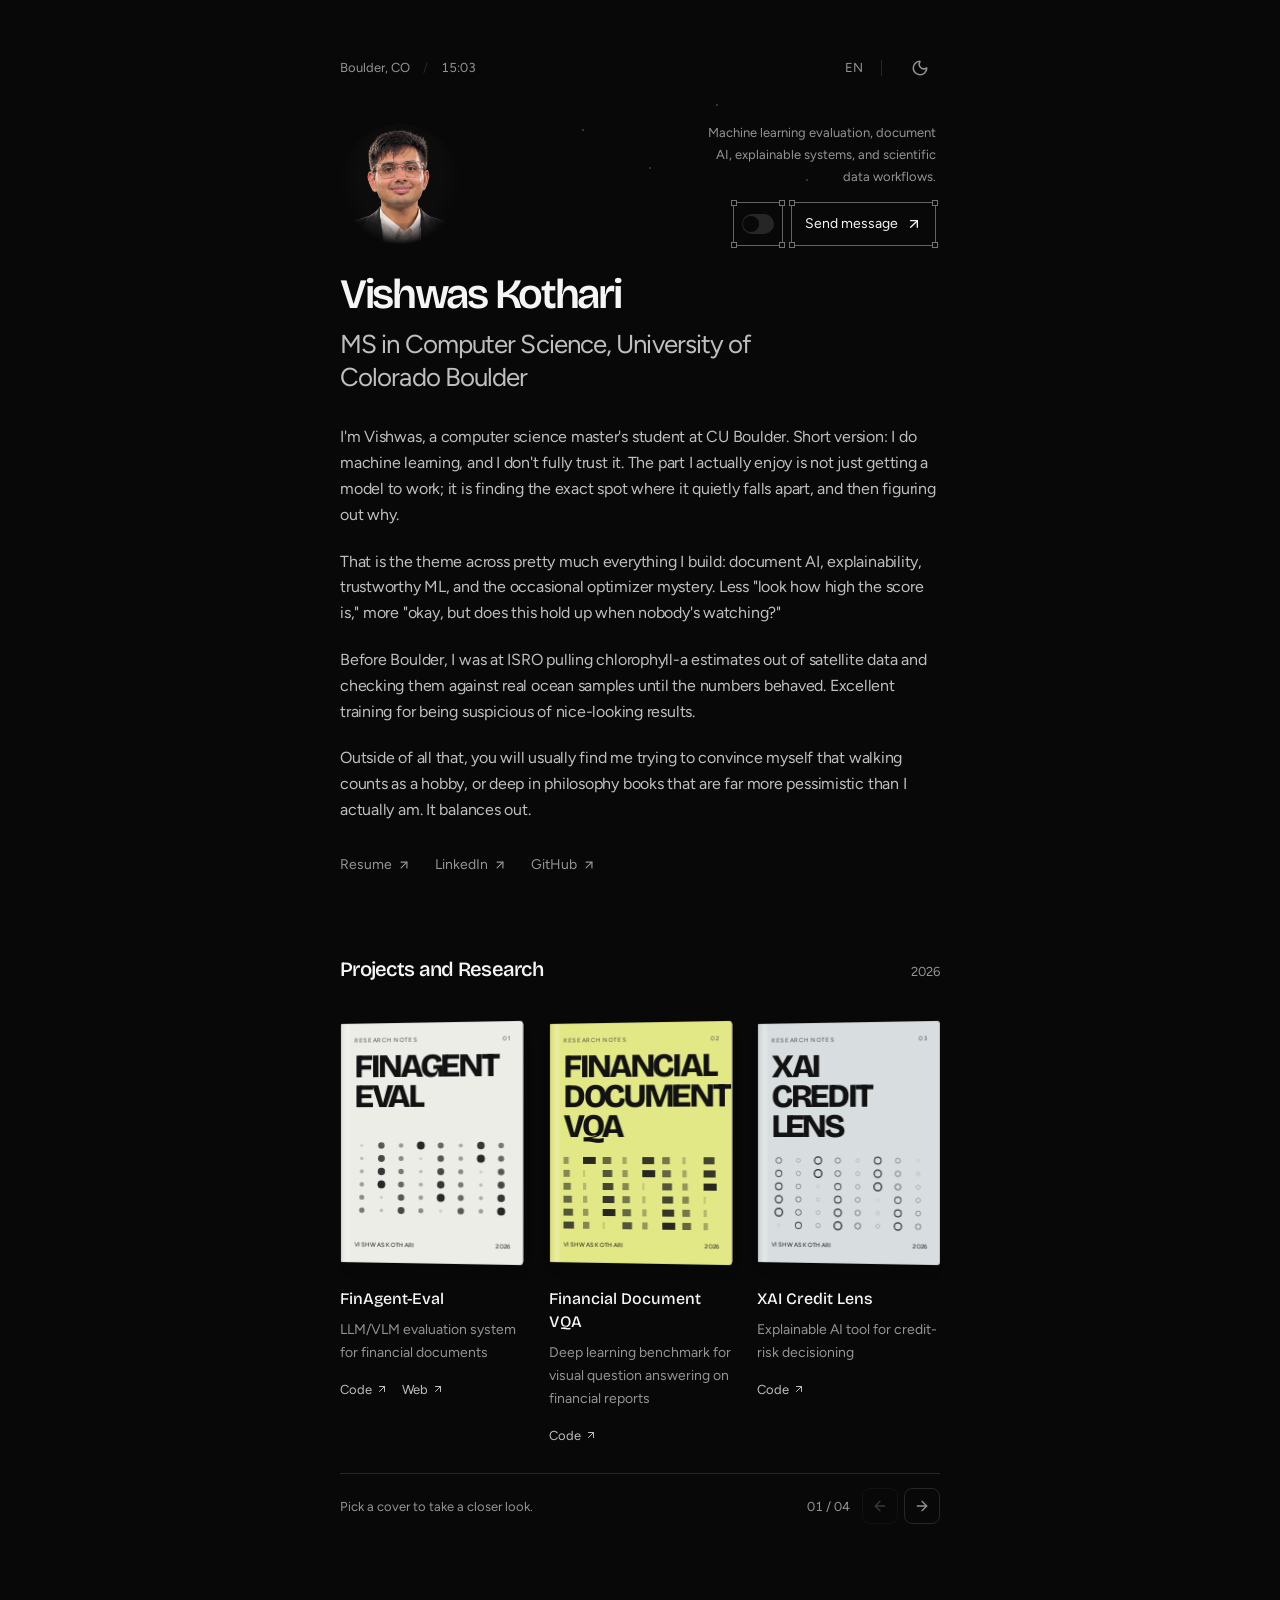
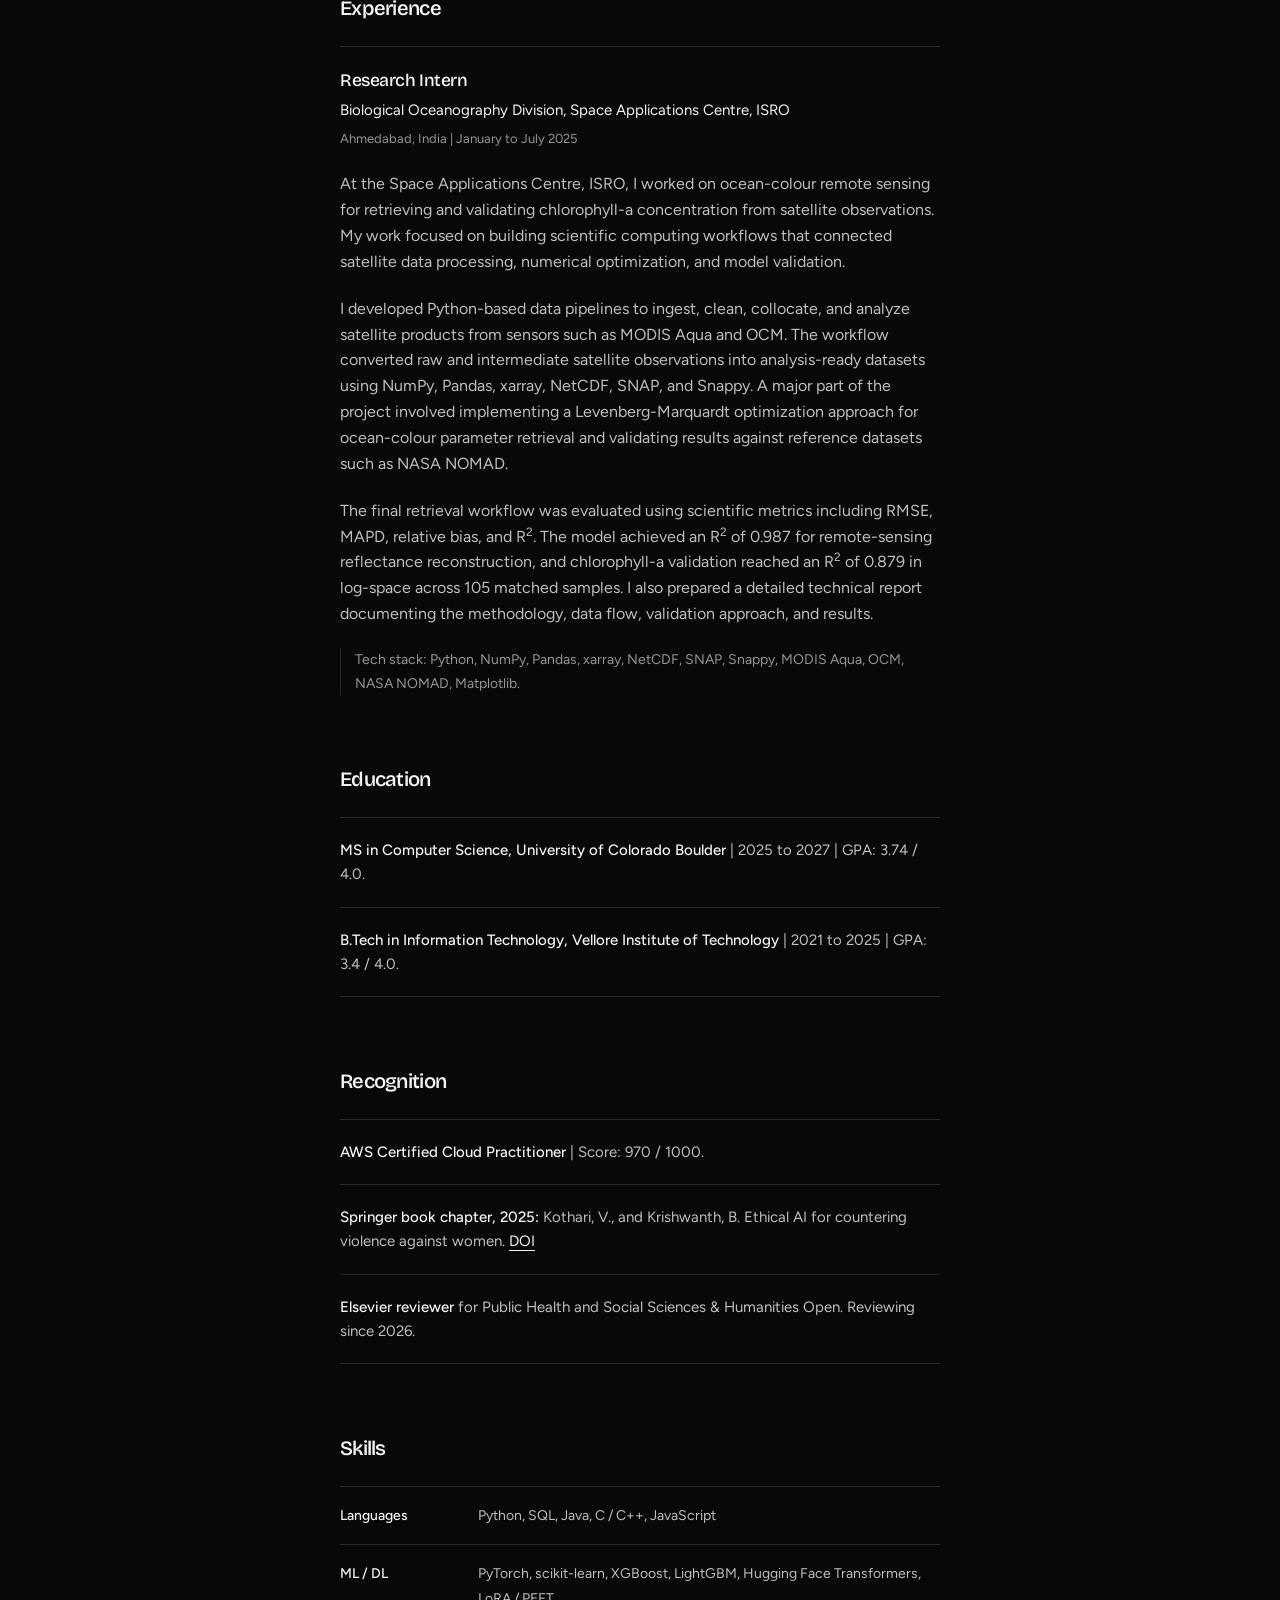
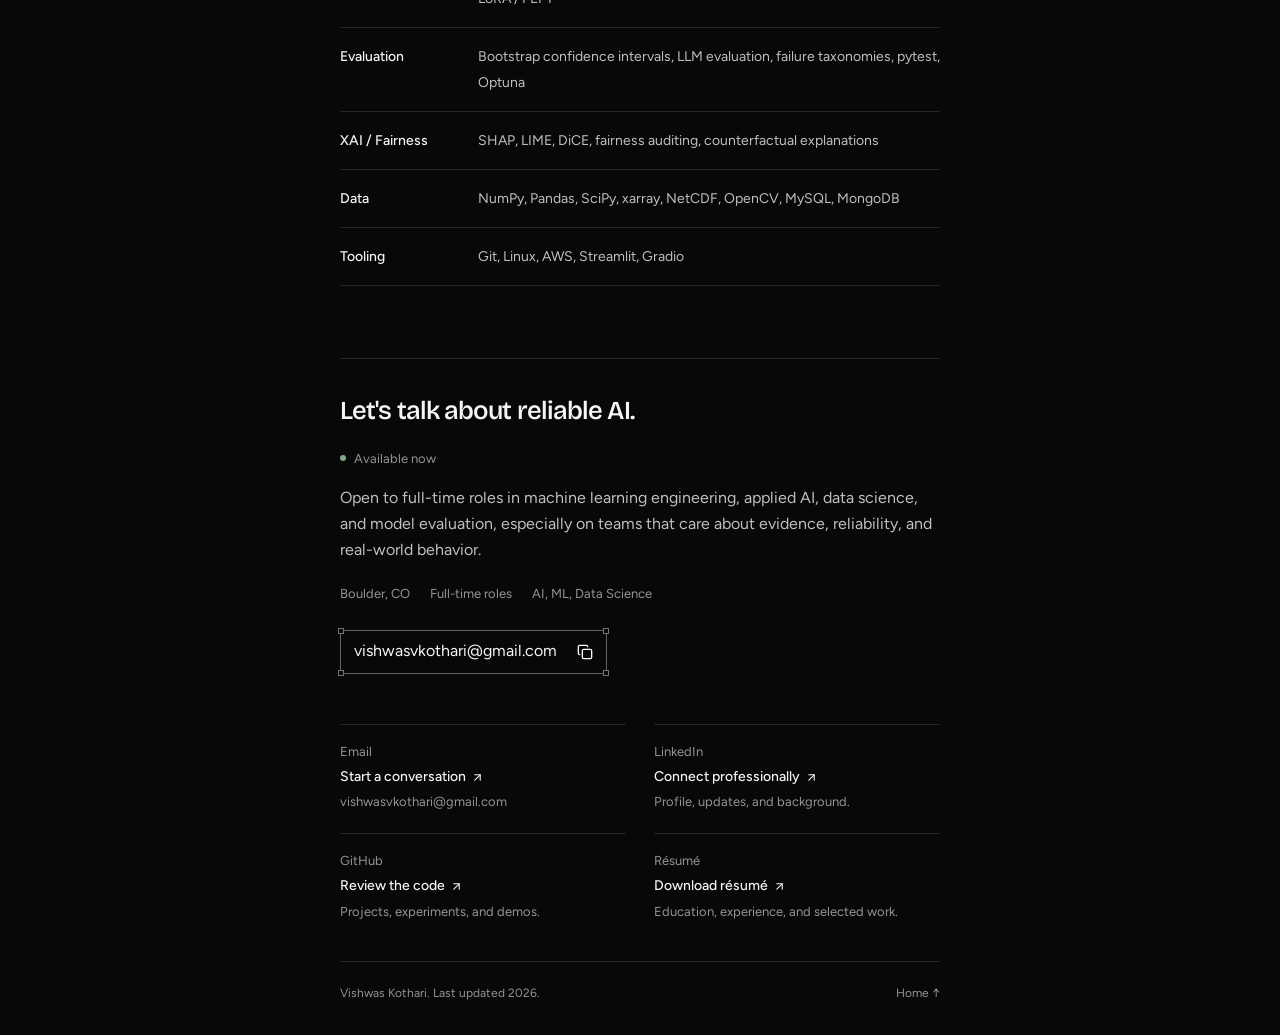
==== commit c15762a6: "Version static assets so returning visitors receive portfolio updates" ====
--- a/index.html
+++ b/index.html
@@ -3,16 +3,16 @@
   <head>
     <meta charset="utf-8" />
     <meta name="viewport" content="width=device-width,initial-scale=1" />
-    <title>Vishwas Kothari — ML Engineer &amp; Researcher</title>
+    <title>Vishwas Kothari: ML Engineer &amp; Researcher</title>
     <meta
       name="description"
       content="Vishwas Kothari. MS Computer Science at CU Boulder. Machine learning, model evaluation, document intelligence, trustworthy AI, and scientific data systems."
     />
     <meta name="theme-color" content="#080808" />
     <link rel="icon" href="favicon.svg" />
-    <script src="theme.js"></script>
-    <link rel="stylesheet" href="styles.css" />
-    <script src="app.js" defer></script>
+    <script src="theme.js?v=a57bfdd5c724"></script>
+    <link rel="stylesheet" href="styles.css?v=65fab81c3093" />
+    <script src="app.js?v=531ff5485dea" defer></script>
   </head>
   <body>
     <!-- Generated from source/app/page.tsx. Make lasting edits in source/. -->
@@ -78,7 +78,7 @@
                 <span
                   class="selection switch-frame"
                   data-inspect-label="Creative mode"
-                  title="Creative mode — research notes"
+                  title="Creative mode: research notes"
                 >
                   <span
                     data-unchecked=""
@@ -930,8 +930,23 @@
         </section>
         <!-- Experience -->
         <section class="section original-section" id="experience" data-reveal="true">
+          <h2>Experience</h2>
+          <aside class="margin-note note-left" aria-hidden="true">
+            <b>05 / Where the skepticism started</b>
+            <span>
+              Real satellite data. Numerical optimization. Results checked against the ocean.
+            </span>
+            <svg viewBox="0 0 64 48" fill="none">
+              <path
+                d="M3 39C8 10 34 6 59 17M49 7Q55 13 59 17Q53 18 48 23"
+                stroke="currentColor"
+                stroke-width="1.6"
+                stroke-linecap="round"
+                stroke-linejoin="round"
+              ></path>
+            </svg>
+          </aside>
           <div class="original-content">
-            <h2>Experience</h2>
             <article class="work-item experience-item">
               <div class="work-heading experience-heading">
                 <div>
@@ -982,75 +997,125 @@
         <!-- Education -->
         <section class="section original-section" id="education" data-reveal="true">
           <h2>Education</h2>
-          <ul class="plain-list">
-            <li>
-              <strong>MS in Computer Science, University of Colorado Boulder</strong>
-              | 2025 to 2027 | GPA: 3.74 / 4.0.
-            </li>
-            <li>
-              <strong>B.Tech in Information Technology, Vellore Institute of Technology</strong>
-              | 2021 to 2025 | GPA: 3.4 / 4.0.
-            </li>
-          </ul>
+          <aside class="margin-note note-right" aria-hidden="true">
+            <b>06 / Still asking questions</b>
+            <span>From VIT to Boulder. More to learn, more assumptions to question.</span>
+            <svg viewBox="0 0 64 48" fill="none">
+              <path
+                d="M3 39C8 10 34 6 59 17M49 7Q55 13 59 17Q53 18 48 23"
+                stroke="currentColor"
+                stroke-width="1.6"
+                stroke-linecap="round"
+                stroke-linejoin="round"
+              ></path>
+            </svg>
+          </aside>
+          <div class="original-content">
+            <ul class="plain-list">
+              <li>
+                <strong>MS in Computer Science, University of Colorado Boulder</strong>
+                | 2025 to 2027 | GPA: 3.74 / 4.0.
+              </li>
+              <li>
+                <strong>B.Tech in Information Technology, Vellore Institute of Technology</strong>
+                | 2021 to 2025 | GPA: 3.4 / 4.0.
+              </li>
+            </ul>
+          </div>
         </section>
         <!-- Recognition -->
         <section class="section original-section" id="recognition" data-reveal="true">
           <h2>Recognition</h2>
-          <ul class="plain-list">
-            <li>
-              <strong>AWS Certified Cloud Practitioner</strong>
-              | Score: 970 / 1000.
-            </li>
-            <li>
-              <strong>Springer book chapter, 2025:</strong>
-              Kothari, V., and Krishwanth, B. Ethical AI for countering violence against women.
-              <a
-                href="https://doi.org/10.1007/978-981-96-6046-9_26"
-                target="_blank"
-                rel="noreferrer"
-              >
-                DOI
-              </a>
-            </li>
-            <li>
-              <strong>Elsevier reviewer</strong>
-              for Public Health and Social Sciences &amp; Humanities Open. Reviewing since 2026.
-            </li>
-          </ul>
+          <aside class="margin-note note-left" aria-hidden="true">
+            <b>07 / Beyond the experiments</b>
+            <span>
+              Writing, reviewing, and thinking about the responsibility that comes with AI.
+            </span>
+            <svg viewBox="0 0 64 48" fill="none">
+              <path
+                d="M3 39C8 10 34 6 59 17M49 7Q55 13 59 17Q53 18 48 23"
+                stroke="currentColor"
+                stroke-width="1.6"
+                stroke-linecap="round"
+                stroke-linejoin="round"
+              ></path>
+            </svg>
+          </aside>
+          <div class="original-content">
+            <ul class="plain-list">
+              <li>
+                <strong>AWS Certified Cloud Practitioner</strong>
+                | Score: 970 / 1000.
+              </li>
+              <li>
+                <strong>Springer book chapter, 2025:</strong>
+                Kothari, V., and Krishwanth, B. Ethical AI for countering violence against women.
+                <a
+                  href="https://doi.org/10.1007/978-981-96-6046-9_26"
+                  target="_blank"
+                  rel="noreferrer"
+                >
+                  DOI
+                </a>
+              </li>
+              <li>
+                <strong>Elsevier reviewer</strong>
+                for Public Health and Social Sciences &amp; Humanities Open. Reviewing since 2026.
+              </li>
+            </ul>
+          </div>
         </section>
         <!-- Skills -->
         <section class="section original-section" id="skills" data-reveal="true">
           <h2>Skills</h2>
-          <ul class="skills-list">
-            <li>
-              <strong>Languages</strong>
-              <span>Python, SQL, Java, C / C++, JavaScript</span>
-            </li>
-            <li>
-              <strong>ML / DL</strong>
-              <span>
-                PyTorch, scikit-learn, XGBoost, LightGBM, Hugging Face Transformers, LoRA / PEFT
-              </span>
-            </li>
-            <li>
-              <strong>Evaluation</strong>
-              <span>
-                Bootstrap confidence intervals, LLM evaluation, failure taxonomies, pytest, Optuna
-              </span>
-            </li>
-            <li>
-              <strong>XAI / Fairness</strong>
-              <span>SHAP, LIME, DiCE, fairness auditing, counterfactual explanations</span>
-            </li>
-            <li>
-              <strong>Data</strong>
-              <span>NumPy, Pandas, SciPy, xarray, NetCDF, OpenCV, MySQL, MongoDB</span>
-            </li>
-            <li>
-              <strong>Tooling</strong>
-              <span>Git, Linux, AWS, Streamlit, Gradio</span>
-            </li>
-          </ul>
+          <aside class="margin-note note-right" aria-hidden="true">
+            <b>08 / Tools with a purpose</b>
+            <span>
+              From messy data to model behavior and the tools to understand what happened in
+              between.
+            </span>
+            <svg viewBox="0 0 64 48" fill="none">
+              <path
+                d="M3 39C8 10 34 6 59 17M49 7Q55 13 59 17Q53 18 48 23"
+                stroke="currentColor"
+                stroke-width="1.6"
+                stroke-linecap="round"
+                stroke-linejoin="round"
+              ></path>
+            </svg>
+          </aside>
+          <div class="original-content">
+            <ul class="skills-list">
+              <li>
+                <strong>Languages</strong>
+                <span>Python, SQL, Java, C / C++, JavaScript</span>
+              </li>
+              <li>
+                <strong>ML / DL</strong>
+                <span>
+                  PyTorch, scikit-learn, XGBoost, LightGBM, Hugging Face Transformers, LoRA / PEFT
+                </span>
+              </li>
+              <li>
+                <strong>Evaluation</strong>
+                <span>
+                  Bootstrap confidence intervals, LLM evaluation, failure taxonomies, pytest, Optuna
+                </span>
+              </li>
+              <li>
+                <strong>XAI / Fairness</strong>
+                <span>SHAP, LIME, DiCE, fairness auditing, counterfactual explanations</span>
+              </li>
+              <li>
+                <strong>Data</strong>
+                <span>NumPy, Pandas, SciPy, xarray, NetCDF, OpenCV, MySQL, MongoDB</span>
+              </li>
+              <li>
+                <strong>Tooling</strong>
+                <span>Git, Linux, AWS, Streamlit, Gradio</span>
+              </li>
+            </ul>
+          </div>
         </section>
         <!-- Contact and email -->
         <section class="section contact-section" id="contact" tabindex="-1" data-reveal="true">
@@ -1071,7 +1136,7 @@
           </div>
           <div class="email-anchor">
             <aside class="margin-note note-left" aria-hidden="true">
-              <b>05 / It starts here</b>
+              <b>09 / It starts here</b>
               <span>A good product starts with a conversation.</span>
               <svg viewBox="0 0 64 48" fill="none">
                 <path
